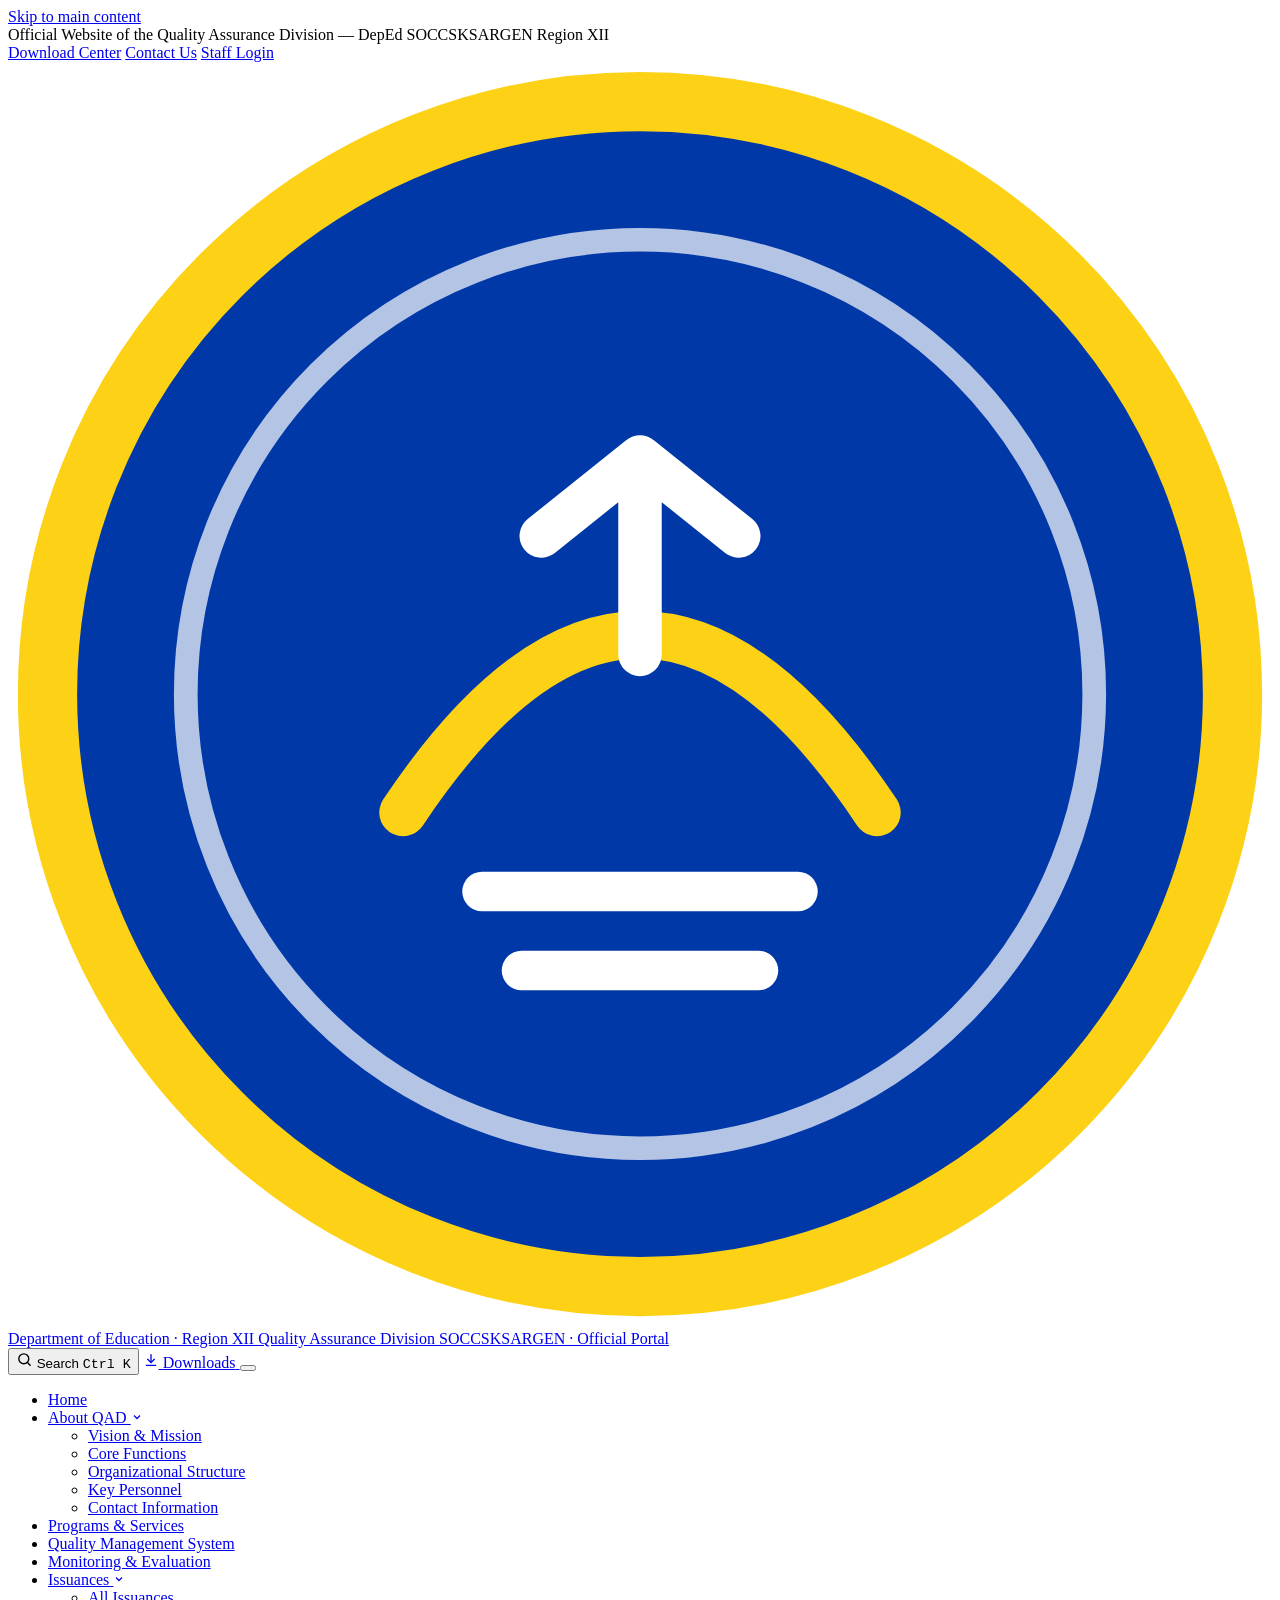
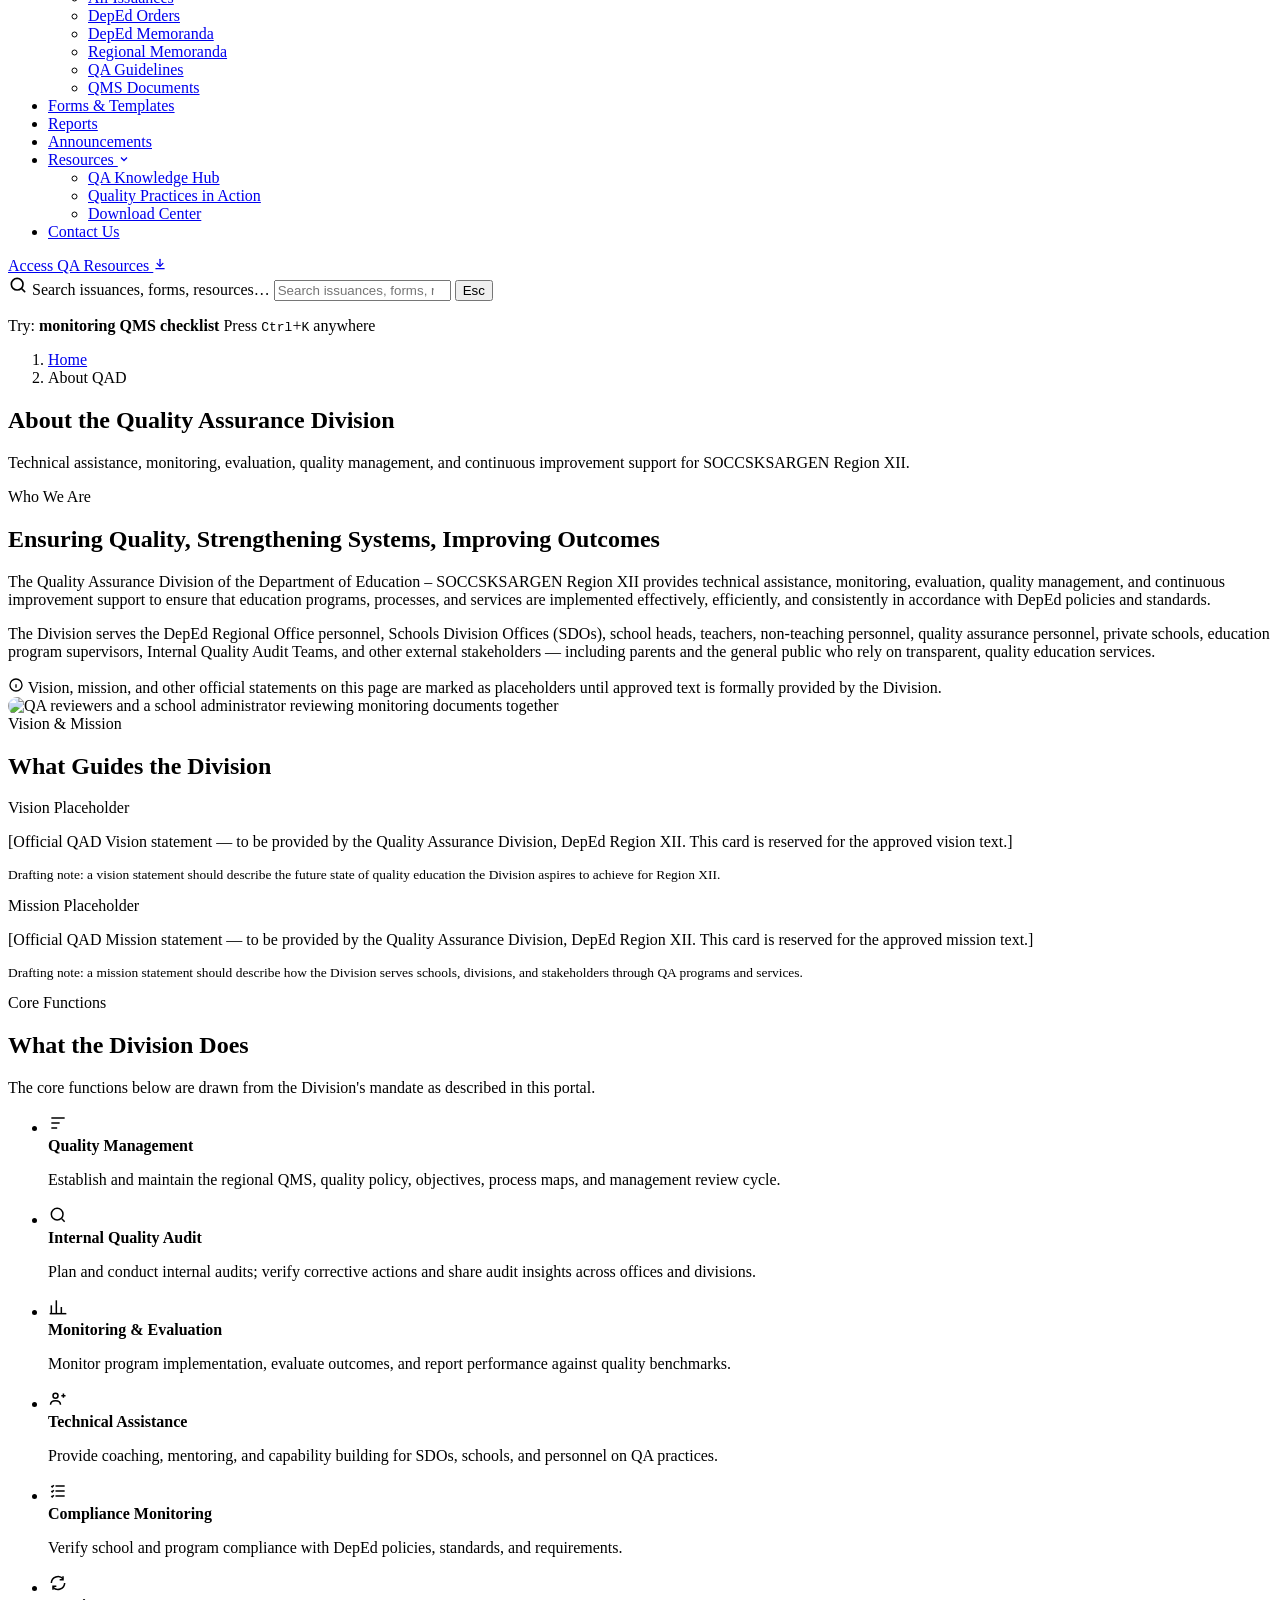
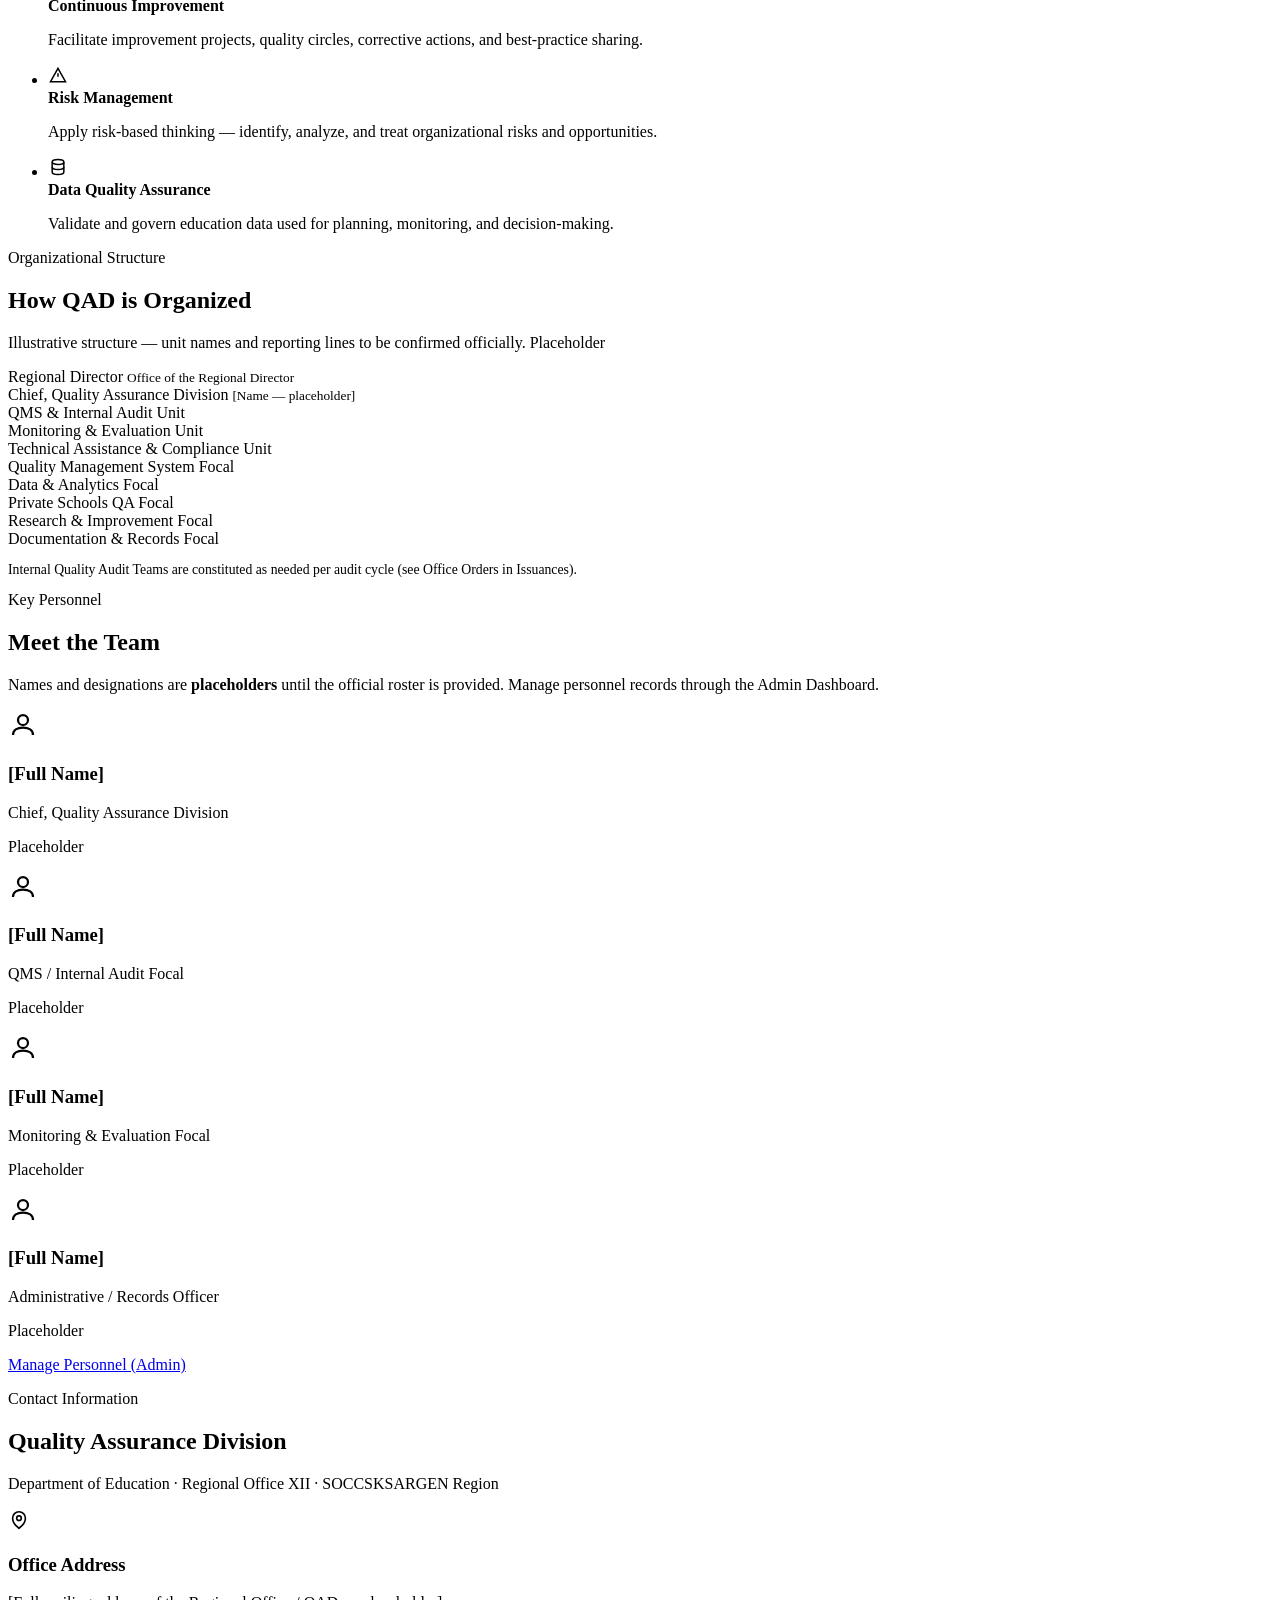
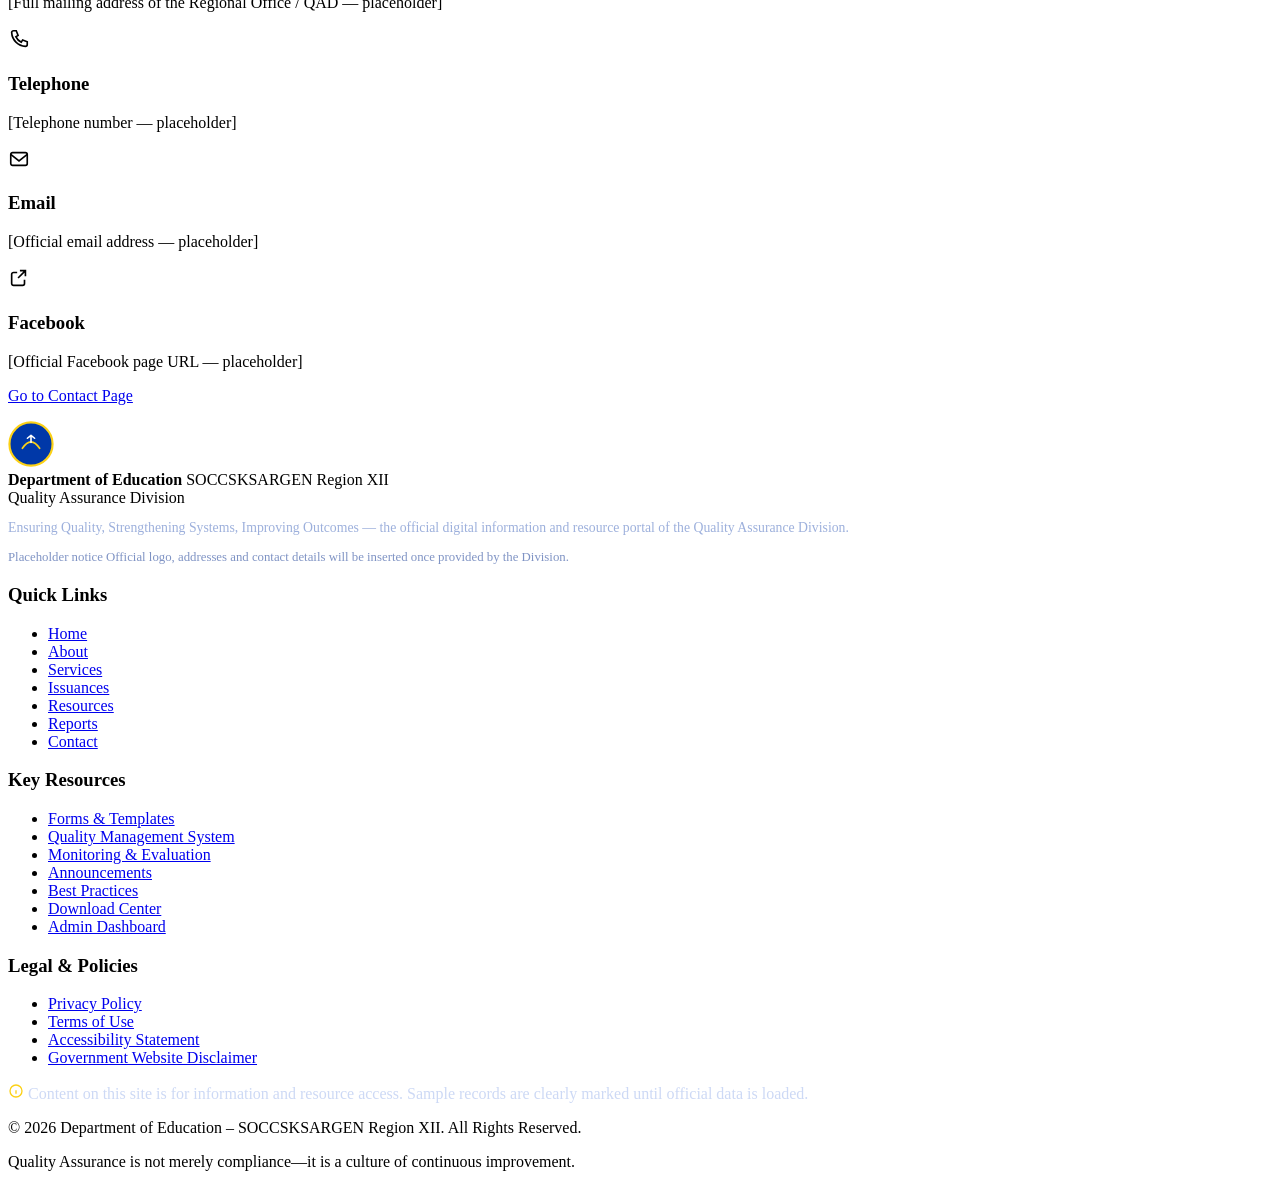
==== about.html @ a79f0c4d "Add files via upload" ====
<!DOCTYPE html>
<html lang="en-PH">
<head>
  <meta charset="UTF-8">
  <meta name="viewport" content="width=device-width, initial-scale=1.0">
  <title>About QAD | QAD DepEd Region XII</title>
  <meta name="description" content="Vision, mission, core functions, organizational structure and key personnel of the Quality Assurance Division — DepEd SOCCSKSARGEN Region XII.">
  <meta name="author" content="Quality Assurance Division, DepEd SOCCSKSARGEN Region XII">
  <meta name="theme-color" content="#0038a8">
  <meta property="og:title" content="About QAD | QAD DepEd Region XII">
  <meta property="og:description" content="Vision, mission, core functions, organizational structure and key personnel of the Quality Assurance Division — DepEd SOCCSKSARGEN Region XII.">
  <meta property="og:type" content="website">
  <meta property="og:locale" content="en_PH">
  <link rel="icon" href="assets/img/favicon.svg" type="image/svg+xml">
  <link rel="stylesheet" href="assets/css/styles.css">
  <script type="application/ld+json">
  {
    "@context": "https://schema.org",
    "@type": "GovernmentService",
    "name": "Quality Assurance Division",
    "provider": {
      "@type": "Organization",
      "name": "Department of Education — SOCCSKSARGEN Region XII",
      "areaServed": "SOCCSKSARGEN (Region XII), Philippines"
    },
    "description": "Technical assistance, monitoring, evaluation, quality management and continuous improvement support for Region XII."
  }
  </script>
</head>
<body class="page-about">
<a class="skip-link" href="#main-content">Skip to main content</a>
<div class="topbar">
  <div class="container">
    <span class="topbar__tag">Official Website of the Quality Assurance Division — DepEd SOCCSKSARGEN Region XII</span>
    <div class="topbar__links">
      <a href="resources.html#downloads">Download Center</a>
      <a href="contact.html">Contact Us</a>
      <a href="admin-dashboard.html">Staff Login</a>
    </div>
  </div>
</div>

<header class="site-header" role="banner">
  <div class="container header-main">
    <a class="brand" href="index.html" aria-label="QAD DepEd Region XII — Home">
      <!-- Placeholder seal: replace with the official DepEd Region XII / QAD logo -->
      <svg class="brand__seal" viewBox="0 0 64 64" role="img" aria-label="Placeholder official seal">
        <circle cx="32" cy="32" r="30" fill="#0038a8"/>
        <circle cx="32" cy="32" r="30" fill="none" stroke="#fcd116" stroke-width="3"/>
        <circle cx="32" cy="32" r="23" fill="none" stroke="#fff" stroke-width="1.2" opacity=".7"/>
        <path d="M20 38c4-6 8-9 12-9s8 3 12 9" fill="none" stroke="#fcd116" stroke-width="2.4" stroke-linecap="round"/>
        <path d="M32 20v10M27 24l5-4 5 4" fill="none" stroke="#fff" stroke-width="2.2" stroke-linecap="round" stroke-linejoin="round"/>
        <path d="M24 42h16M26 46h12" stroke="#fff" stroke-width="2" stroke-linecap="round"/>
      </svg>
      <span class="brand__text">
        <span class="brand__dep">Department of Education · Region XII</span>
        <span class="brand__title">Quality Assurance Division</span>
        <span class="brand__sub">SOCCSKSARGEN · Official Portal</span>
      </span>
    </a>

    <div class="header-actions">
      <button type="button" class="icon-btn" data-open-search aria-label="Open search">
        <svg width="17" height="17" viewBox="0 0 24 24" fill="none" stroke="currentColor" stroke-width="2" stroke-linecap="round" aria-hidden="true"><circle cx="11" cy="11" r="7"/><path d="M20 20l-3.5-3.5"/></svg>
        <span class="icon-btn__label">Search</span> <kbd>Ctrl K</kbd>
      </button>
      <a class="icon-btn" href="resources.html#downloads">
        <svg width="16" height="16" viewBox="0 0 24 24" fill="none" stroke="currentColor" stroke-width="2" stroke-linecap="round" aria-hidden="true"><path d="M12 4v11"/><path d="M7 11l5 5 5-5"/><path d="M5 20h14"/></svg>
        <span class="icon-btn__label">Downloads</span>
      </a>
      <button type="button" class="nav-toggle" aria-label="Toggle navigation menu" aria-expanded="false" aria-controls="main-nav">
        <span></span><span></span><span></span>
      </button>
    </div>
  </div>

  <nav class="main-nav" id="main-nav" aria-label="Primary">
    <div class="container">
      <ul class="nav-list">
        <li><a class="nav-link" data-page="index.html" href="index.html">Home</a></li>
        <li class="nav-item--drop">
          <a class="nav-link" data-page="about.html" href="about.html" aria-haspopup="true" aria-expanded="false">
            About QAD
            <svg class="caret" width="12" height="12" viewBox="0 0 24 24" fill="none" stroke="currentColor" stroke-width="2.5" aria-hidden="true"><path d="M6 9l6 6 6-6"/></svg>
          </a>
          <ul class="nav-dropdown">
            <li><a href="about.html#vision-mission">Vision & Mission</a></li>
            <li><a href="about.html#core-functions">Core Functions</a></li>
            <li><a href="about.html#structure">Organizational Structure</a></li>
            <li><a href="about.html#personnel">Key Personnel</a></li>
            <li><a href="about.html#contact-info">Contact Information</a></li>
          </ul>
        </li>
        <li><a class="nav-link" data-page="programs.html" href="programs.html">Programs &amp; Services</a></li>
        <li><a class="nav-link" data-page="qms.html" href="qms.html">Quality Management System</a></li>
        <li><a class="nav-link" data-page="monitoring.html" href="monitoring.html">Monitoring &amp; Evaluation</a></li>
        <li class="nav-item--drop">
          <a class="nav-link" data-page="issuances.html" href="issuances.html" aria-haspopup="true" aria-expanded="false">
            Issuances
            <svg class="caret" width="12" height="12" viewBox="0 0 24 24" fill="none" stroke="currentColor" stroke-width="2.5" aria-hidden="true"><path d="M6 9l6 6 6-6"/></svg>
          </a>
          <ul class="nav-dropdown">
            <li><a href="issuances.html">All Issuances</a></li>
            <li><a href="issuances.html?type=DepEd%20Orders">DepEd Orders</a></li>
            <li><a href="issuances.html?type=DepEd%20Memoranda">DepEd Memoranda</a></li>
            <li><a href="issuances.html?type=Regional%20Memoranda">Regional Memoranda</a></li>
            <li><a href="issuances.html?type=QA%20Guidelines">QA Guidelines</a></li>
            <li><a href="issuances.html?type=QMS%20Documents">QMS Documents</a></li>
          </ul>
        </li>
        <li><a class="nav-link" data-page="forms.html" href="forms.html">Forms &amp; Templates</a></li>
        <li><a class="nav-link" data-page="reports.html" href="reports.html">Reports</a></li>
        <li><a class="nav-link" data-page="announcements.html" href="announcements.html">Announcements</a></li>
        <li class="nav-item--drop">
          <a class="nav-link" data-page="resources.html" href="resources.html" aria-haspopup="true" aria-expanded="false">
            Resources
            <svg class="caret" width="12" height="12" viewBox="0 0 24 24" fill="none" stroke="currentColor" stroke-width="2.5" aria-hidden="true"><path d="M6 9l6 6 6-6"/></svg>
          </a>
          <ul class="nav-dropdown">
            <li><a href="resources.html">QA Knowledge Hub</a></li>
            <li><a href="resources.html#best-practices">Quality Practices in Action</a></li>
            <li><a href="resources.html#downloads">Download Center</a></li>
          </ul>
        </li>
        <li><a class="nav-link" data-page="contact.html" href="contact.html">Contact Us</a></li>
        <li style="display:none" data-wide-only><a class="nav-link" href="admin-dashboard.html">Admin</a></li>
      </ul>
      <a class="btn btn--gold nav-cta" href="resources.html#downloads">
        Access QA Resources
        <svg width="14" height="14" viewBox="0 0 24 24" fill="none" stroke="currentColor" stroke-width="2.2" stroke-linecap="round" aria-hidden="true"><path d="M12 4v11"/><path d="M7 11l5 5 5-5"/><path d="M5 20h14"/></svg>
      </a>
    </div>
  </nav>
</header>


<div class="search-modal" id="search-modal" role="dialog" aria-modal="true" aria-label="Search the QAD website" aria-hidden="true">
  <div class="search-panel">
    <div class="search-panel__bar">
      <svg width="20" height="20" viewBox="0 0 24 24" fill="none" stroke="currentColor" stroke-width="2" stroke-linecap="round" aria-hidden="true"><circle cx="11" cy="11" r="7"/><path d="M20 20l-3.5-3.5"/></svg>
      <label class="visually-hidden" for="global-search-input">Search issuances, forms, resources…</label>
      <input id="global-search-input" type="search" placeholder="Search issuances, forms, resources, announcements…" autocomplete="off">
      <button type="button" class="search-panel__close" id="search-close">Esc</button>
    </div>
    <ul class="search-results" id="global-search-results" role="listbox" aria-label="Search results"></ul>
    <div class="search-hint">
      <span>Try: <strong>monitoring</strong></span>
      <span><strong>QMS</strong></span>
      <span><strong>checklist</strong></span>
      <span>Press <kbd>Ctrl</kbd>+<kbd>K</kbd> anywhere</span>
    </div>
  </div>
</div>

<main id="main-content">

  <section class="page-hero">
    <div class="container">
      <ol class="breadcrumb" aria-label="Breadcrumb"><li><a href="index.html">Home</a></li><li>About QAD</li></ol>
      <h1>About the Quality Assurance Division</h1>
      <p>Technical assistance, monitoring, evaluation, quality management, and continuous improvement support for SOCCSKSARGEN Region XII.</p>
    </div>
  </section>

  <!-- Overview -->
  <section class="section" aria-labelledby="ov-title">
    <div class="container">
      <div class="grid grid-2" style="gap:2rem;align-items:start;">
        <div>
          <span class="eyebrow">Who We Are</span>
          <h2 id="ov-title">Ensuring Quality, Strengthening Systems, Improving Outcomes</h2>
          <p>The Quality Assurance Division of the Department of Education – SOCCSKSARGEN Region XII provides technical assistance, monitoring, evaluation, quality management, and continuous improvement support to ensure that education programs, processes, and services are implemented effectively, efficiently, and consistently in accordance with DepEd policies and standards.</p>
          <p>The Division serves the DepEd Regional Office personnel, Schools Division Offices (SDOs), school heads, teachers, non-teaching personnel, quality assurance personnel, private schools, education program supervisors, Internal Quality Audit Teams, and other external stakeholders — including parents and the general public who rely on transparent, quality education services.</p>
          <div class="callout">
            <svg width="16" height="16" viewBox="0 0 24 24" fill="none" stroke="currentColor" stroke-width="2" aria-hidden="true"><circle cx="12" cy="12" r="9"/><path d="M12 11v5M12 8h.01"/></svg>
            <span>Vision, mission, and other official statements on this page are marked as placeholders until approved text is formally provided by the Division.</span>
          </div>
        </div>
        <div>
          <img src="assets/img/about-team.jpg" alt="QA reviewers and a school administrator reviewing monitoring documents together" width="900" height="600" style="border-radius:16px;box-shadow:var(--shadow-md);" loading="lazy">
        </div>
      </div>
    </div>
  </section>

  <!-- Vision & Mission -->
  <section class="section section--tint" id="vision-mission" aria-labelledby="vm-title">
    <div class="container">
      <div class="section-head section-head--center">
        <span class="eyebrow">Vision &amp; Mission</span>
        <h2 id="vm-title">What Guides the Division</h2>
      </div>
      <div class="grid grid-2">
        <div class="card" style="border-top:5px solid var(--blue-700);">
          <div class="card__meta"><span class="eyebrow">Vision</span> <span class="chip chip--placeholder">Placeholder</span></div>
          <p>[Official QAD Vision statement — to be provided by the Quality Assurance Division, DepEd Region XII. This card is reserved for the approved vision text.]</p>
          <p class="mb-0 text-muted" style="font-size:.84rem;">Drafting note: a vision statement should describe the future state of quality education the Division aspires to achieve for Region XII.</p>
        </div>
        <div class="card" style="border-top:5px solid var(--gold-500);">
          <div class="card__meta"><span class="eyebrow">Mission</span> <span class="chip chip--placeholder">Placeholder</span></div>
          <p>[Official QAD Mission statement — to be provided by the Quality Assurance Division, DepEd Region XII. This card is reserved for the approved mission text.]</p>
          <p class="mb-0 text-muted" style="font-size:.84rem;">Drafting note: a mission statement should describe how the Division serves schools, divisions, and stakeholders through QA programs and services.</p>
        </div>
      </div>
    </div>
  </section>

  <!-- Core Functions -->
  <section class="section" id="core-functions" aria-labelledby="cf-title">
    <div class="container">
      <div class="section-head">
        <span class="eyebrow">Core Functions</span>
        <h2 id="cf-title">What the Division Does</h2>
        <p>The core functions below are drawn from the Division's mandate as described in this portal.</p>
      </div>
      <div class="grid grid-2" style="gap:1.5rem;">
        <ul class="function-list">
          <li>
            <span class="fn-icon"><svg width="20" height="20" viewBox="0 0 24 24" fill="none" stroke="currentColor" stroke-width="1.8"><path d="M4 6h16M4 12h10M4 18h7"/></svg></span>
            <div><strong>Quality Management</strong><p>Establish and maintain the regional QMS, quality policy, objectives, process maps, and management review cycle.</p></div>
          </li>
          <li>
            <span class="fn-icon"><svg width="20" height="20" viewBox="0 0 24 24" fill="none" stroke="currentColor" stroke-width="1.8"><circle cx="11" cy="11" r="7"/><path d="M20 20l-3.5-3.5"/></svg></span>
            <div><strong>Internal Quality Audit</strong><p>Plan and conduct internal audits; verify corrective actions and share audit insights across offices and divisions.</p></div>
          </li>
          <li>
            <span class="fn-icon"><svg width="20" height="20" viewBox="0 0 24 24" fill="none" stroke="currentColor" stroke-width="1.8"><path d="M4 20V10"/><path d="M10 20V4"/><path d="M16 20v-8"/><path d="M22 20H2"/></svg></span>
            <div><strong>Monitoring &amp; Evaluation</strong><p>Monitor program implementation, evaluate outcomes, and report performance against quality benchmarks.</p></div>
          </li>
          <li>
            <span class="fn-icon"><svg width="20" height="20" viewBox="0 0 24 24" fill="none" stroke="currentColor" stroke-width="1.8"><circle cx="9" cy="8" r="3"/><path d="M3 19c0-3 2.5-5 6-5s6 2 6 5"/><path d="M16 8h5M18.5 5.5v5"/></svg></span>
            <div><strong>Technical Assistance</strong><p>Provide coaching, mentoring, and capability building for SDOs, schools, and personnel on QA practices.</p></div>
          </li>
        </ul>
        <ul class="function-list">
          <li>
            <span class="fn-icon"><svg width="20" height="20" viewBox="0 0 24 24" fill="none" stroke="currentColor" stroke-width="1.8"><path d="M9 6h11M9 12h11M9 18h11"/><path d="M4 6l1 1 2-2M4 12l1 1 2-2M4 18l1 1 2-2"/></svg></span>
            <div><strong>Compliance Monitoring</strong><p>Verify school and program compliance with DepEd policies, standards, and requirements.</p></div>
          </li>
          <li>
            <span class="fn-icon"><svg width="20" height="20" viewBox="0 0 24 24" fill="none" stroke="currentColor" stroke-width="1.8"><path d="M4 12a8 8 0 0 1 14-5M20 12a8 8 0 0 1-14 5"/><path d="M18 4v4h-4M6 20v-4h4"/></svg></span>
            <div><strong>Continuous Improvement</strong><p>Facilitate improvement projects, quality circles, corrective actions, and best-practice sharing.</p></div>
          </li>
          <li>
            <span class="fn-icon"><svg width="20" height="20" viewBox="0 0 24 24" fill="none" stroke="currentColor" stroke-width="1.8"><path d="M12 4l9 16H3z"/><path d="M12 10v4M12 17h.01"/></svg></span>
            <div><strong>Risk Management</strong><p>Apply risk-based thinking — identify, analyze, and treat organizational risks and opportunities.</p></div>
          </li>
          <li>
            <span class="fn-icon"><svg width="20" height="20" viewBox="0 0 24 24" fill="none" stroke="currentColor" stroke-width="1.8"><ellipse cx="12" cy="6" rx="7" ry="3"/><path d="M5 6v6c0 1.7 3.1 3 7 3s7-1.3 7-3V6"/><path d="M5 12v6c0 1.7 3.1 3 7 3s7-1.3 7-3v-6"/></svg></span>
            <div><strong>Data Quality Assurance</strong><p>Validate and govern education data used for planning, monitoring, and decision-making.</p></div>
          </li>
        </ul>
      </div>
    </div>
  </section>

  <!-- Organizational Structure -->
  <section class="section section--tint" id="structure" aria-labelledby="org-title">
    <div class="container">
      <div class="section-head section-head--center">
        <span class="eyebrow">Organizational Structure</span>
        <h2 id="org-title">How QAD is Organized</h2>
        <p>Illustrative structure — unit names and reporting lines to be confirmed officially. <span class="chip chip--placeholder">Placeholder</span></p>
      </div>

      <div class="org-chart">
        <div class="org-node org-node--gold">Regional Director <small>Office of the Regional Director</small></div>
        <div class="org-connector"></div>
        <div class="org-node">Chief, Quality Assurance Division <small>[Name — placeholder]</small></div>
        <div class="org-connector"></div>
        <div class="org-row">
          <div class="org-node">QMS &amp; Internal Audit Unit</div>
          <div class="org-node">Monitoring &amp; Evaluation Unit</div>
          <div class="org-node">Technical Assistance &amp; Compliance Unit</div>
        </div>
        <div class="org-connector"></div>
        <div class="org-row">
          <div class="org-node">Quality Management System Focal</div>
          <div class="org-node">Data &amp; Analytics Focal</div>
          <div class="org-node">Private Schools QA Focal</div>
          <div class="org-node">Research &amp; Improvement Focal</div>
          <div class="org-node">Documentation &amp; Records Focal</div>
        </div>
      </div>
      <p class="text-center text-muted" style="font-size:.86rem;">Internal Quality Audit Teams are constituted as needed per audit cycle (see Office Orders in Issuances).</p>
    </div>
  </section>

  <!-- Key Personnel -->
  <section class="section" id="personnel" aria-labelledby="pers-title">
    <div class="container">
      <div class="section-head section-head--center">
        <span class="eyebrow">Key Personnel</span>
        <h2 id="pers-title">Meet the Team</h2>
        <p>Names and designations are <strong>placeholders</strong> until the official roster is provided. Manage personnel records through the Admin Dashboard.</p>
      </div>
      <div class="grid grid-4">
        <div class="person-card">
          <div class="person-card__avatar" aria-hidden="true"><svg width="30" height="30" viewBox="0 0 24 24" fill="none" stroke="currentColor" stroke-width="1.8"><circle cx="12" cy="8" r="4"/><path d="M4 20c0-4 3.5-6 8-6s8 2 8 6"/></svg></div>
          <h3>[Full Name]</h3>
          <span class="role">Chief, Quality Assurance Division</span>
          <p class="placeholder-note"><span class="chip chip--placeholder">Placeholder</span></p>
        </div>
        <div class="person-card">
          <div class="person-card__avatar" aria-hidden="true"><svg width="30" height="30" viewBox="0 0 24 24" fill="none" stroke="currentColor" stroke-width="1.8"><circle cx="12" cy="8" r="4"/><path d="M4 20c0-4 3.5-6 8-6s8 2 8 6"/></svg></div>
          <h3>[Full Name]</h3>
          <span class="role">QMS / Internal Audit Focal</span>
          <p class="placeholder-note"><span class="chip chip--placeholder">Placeholder</span></p>
        </div>
        <div class="person-card">
          <div class="person-card__avatar" aria-hidden="true"><svg width="30" height="30" viewBox="0 0 24 24" fill="none" stroke="currentColor" stroke-width="1.8"><circle cx="12" cy="8" r="4"/><path d="M4 20c0-4 3.5-6 8-6s8 2 8 6"/></svg></div>
          <h3>[Full Name]</h3>
          <span class="role">Monitoring &amp; Evaluation Focal</span>
          <p class="placeholder-note"><span class="chip chip--placeholder">Placeholder</span></p>
        </div>
        <div class="person-card">
          <div class="person-card__avatar" aria-hidden="true"><svg width="30" height="30" viewBox="0 0 24 24" fill="none" stroke="currentColor" stroke-width="1.8"><circle cx="12" cy="8" r="4"/><path d="M4 20c0-4 3.5-6 8-6s8 2 8 6"/></svg></div>
          <h3>[Full Name]</h3>
          <span class="role">Administrative / Records Officer</span>
          <p class="placeholder-note"><span class="chip chip--placeholder">Placeholder</span></p>
        </div>
      </div>
      <p class="text-center mt-2"><a class="btn btn--outline" href="admin-dashboard.html">Manage Personnel (Admin)</a></p>
    </div>
  </section>

  <!-- Contact Information -->
  <section class="section section--tint" id="contact-info" aria-labelledby="ci-title">
    <div class="container">
      <div class="section-head">
        <span class="eyebrow">Contact Information</span>
        <h2 id="ci-title">Quality Assurance Division</h2>
        <p>Department of Education · Regional Office XII · SOCCSKSARGEN Region</p>
      </div>
      <div class="grid grid-4">
        <div class="card"><div class="card__icon"><svg width="22" height="22" viewBox="0 0 24 24" fill="none" stroke="currentColor" stroke-width="1.8"><path d="M12 21s-7-5.2-7-11a7 7 0 0 1 14 0c0 5.8-7 11-7 11z"/><circle cx="12" cy="10" r="2.5"/></svg></div><h3>Office Address</h3><p>[Full mailing address of the Regional Office / QAD — placeholder]</p></div>
        <div class="card"><div class="card__icon"><svg width="22" height="22" viewBox="0 0 24 24" fill="none" stroke="currentColor" stroke-width="1.8"><path d="M6 3h3l2 5-2.5 1.5a12 12 0 0 0 6 6L16 13l5 2v3a2 2 0 0 1-2 2A16 16 0 0 1 4 5a2 2 0 0 1 2-2z"/></svg></div><h3>Telephone</h3><p>[Telephone number — placeholder]</p></div>
        <div class="card"><div class="card__icon"><svg width="22" height="22" viewBox="0 0 24 24" fill="none" stroke="currentColor" stroke-width="1.8"><rect x="3" y="5" width="18" height="14" rx="2"/><path d="M3 7l9 7 9-7"/></svg></div><h3>Email</h3><p>[Official email address — placeholder]</p></div>
        <div class="card"><div class="card__icon card__icon--gold"><svg width="22" height="22" viewBox="0 0 24 24" fill="none" stroke="currentColor" stroke-width="1.8"><path d="M13 4h6v6M19 4l-8 8"/><path d="M18 14v4a2 2 0 0 1-2 2H6a2 2 0 0 1-2-2V8a2 2 0 0 1 2-2h4"/></svg></div><h3>Facebook</h3><p>[Official Facebook page URL — placeholder]</p></div>
      </div>
      <p class="mt-2"><a class="btn btn--primary" href="contact.html">Go to Contact Page</a></p>
    </div>
  </section>

</main>

<footer class="site-footer" role="contentinfo">
  <div class="container">
    <div class="footer-grid">
      <div>
        <div class="footer-brand">
          <svg width="46" height="46" viewBox="0 0 64 64" aria-hidden="true">
            <circle cx="32" cy="32" r="30" fill="#0038a8" stroke="#fcd116" stroke-width="3"/>
            <path d="M20 38c4-6 8-9 12-9s8 3 12 9" fill="none" stroke="#fcd116" stroke-width="2.4" stroke-linecap="round"/>
            <path d="M32 20v10M27 24l5-4 5 4" fill="none" stroke="#fff" stroke-width="2.2" stroke-linecap="round" stroke-linejoin="round"/>
          </svg>
          <div>
            <strong>Department of Education</strong>
            <span>SOCCSKSARGEN Region XII<br>Quality Assurance Division</span>
          </div>
        </div>
        <p style="font-size:.86rem;color:#9db0dc;">
          Ensuring Quality, Strengthening Systems, Improving Outcomes — the official digital information and resource portal of the Quality Assurance Division.
        </p>
        <p style="font-size:.8rem;color:#7f93c4;">
          <span class="chip chip--placeholder">Placeholder notice</span>
          Official logo, addresses and contact details will be inserted once provided by the Division.
        </p>
      </div>

      <div>
        <h3>Quick Links</h3>
        <ul class="footer-links">
          <li><a href="index.html">Home</a></li>
          <li><a href="about.html">About</a></li>
          <li><a href="programs.html">Services</a></li>
          <li><a href="issuances.html">Issuances</a></li>
          <li><a href="resources.html">Resources</a></li>
          <li><a href="reports.html">Reports</a></li>
          <li><a href="contact.html">Contact</a></li>
        </ul>
      </div>

      <div>
        <h3>Key Resources</h3>
        <ul class="footer-links">
          <li><a href="forms.html">Forms &amp; Templates</a></li>
          <li><a href="qms.html">Quality Management System</a></li>
          <li><a href="monitoring.html">Monitoring &amp; Evaluation</a></li>
          <li><a href="announcements.html">Announcements</a></li>
          <li><a href="resources.html#best-practices">Best Practices</a></li>
          <li><a href="resources.html#downloads">Download Center</a></li>
          <li><a href="admin-dashboard.html">Admin Dashboard</a></li>
        </ul>
      </div>

      <div>
        <h3>Legal &amp; Policies</h3>
        <ul class="footer-legal">
          <li><a href="#" data-demo-link>Privacy Policy</a></li>
          <li><a href="#" data-demo-link>Terms of Use</a></li>
          <li><a href="#" data-demo-link>Accessibility Statement</a></li>
          <li><a href="#" data-demo-link>Government Website Disclaimer</a></li>
        </ul>
        <div class="callout callout--info" style="margin-top:1rem;background:rgba(255,255,255,.06);border-color:rgba(255,255,255,.2);border-left-color:#fcd116;color:#cdd9f5;">
          <svg width="16" height="16" viewBox="0 0 24 24" fill="none" stroke="#fcd116" stroke-width="2" aria-hidden="true"><circle cx="12" cy="12" r="9"/><path d="M12 11v5M12 8h.01"/></svg>
          <span>Content on this site is for information and resource access. Sample records are clearly marked until official data is loaded.</span>
        </div>
      </div>
    </div>

    <div class="footer-bottom">
      <p>© <span data-year>2026</span> Department of Education – SOCCSKSARGEN Region XII. All Rights Reserved.</p>
      <p>Quality Assurance is not merely compliance—it is a culture of continuous improvement.</p>
    </div>
  </div>
</footer>

<script src="assets/js/data.js" defer></script>
<script src="assets/js/main.js" defer></script>
</body>
</html>
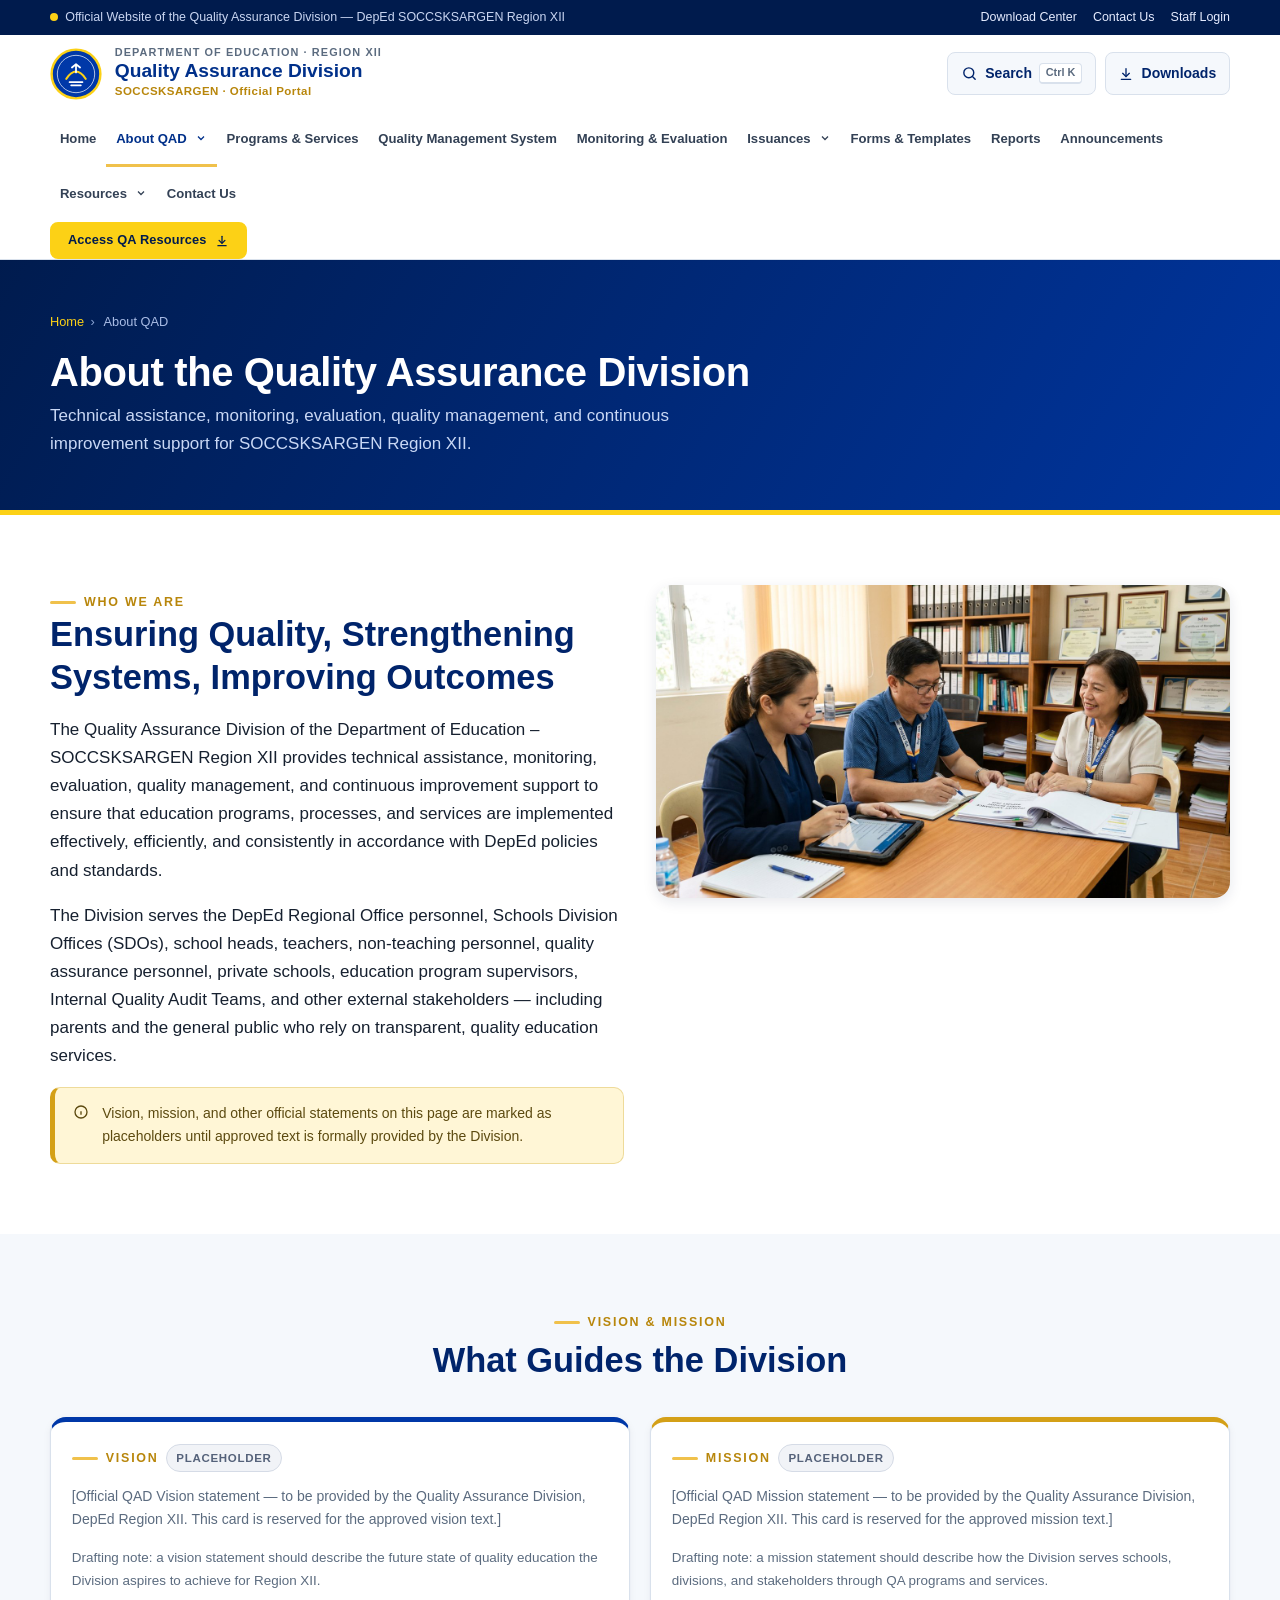
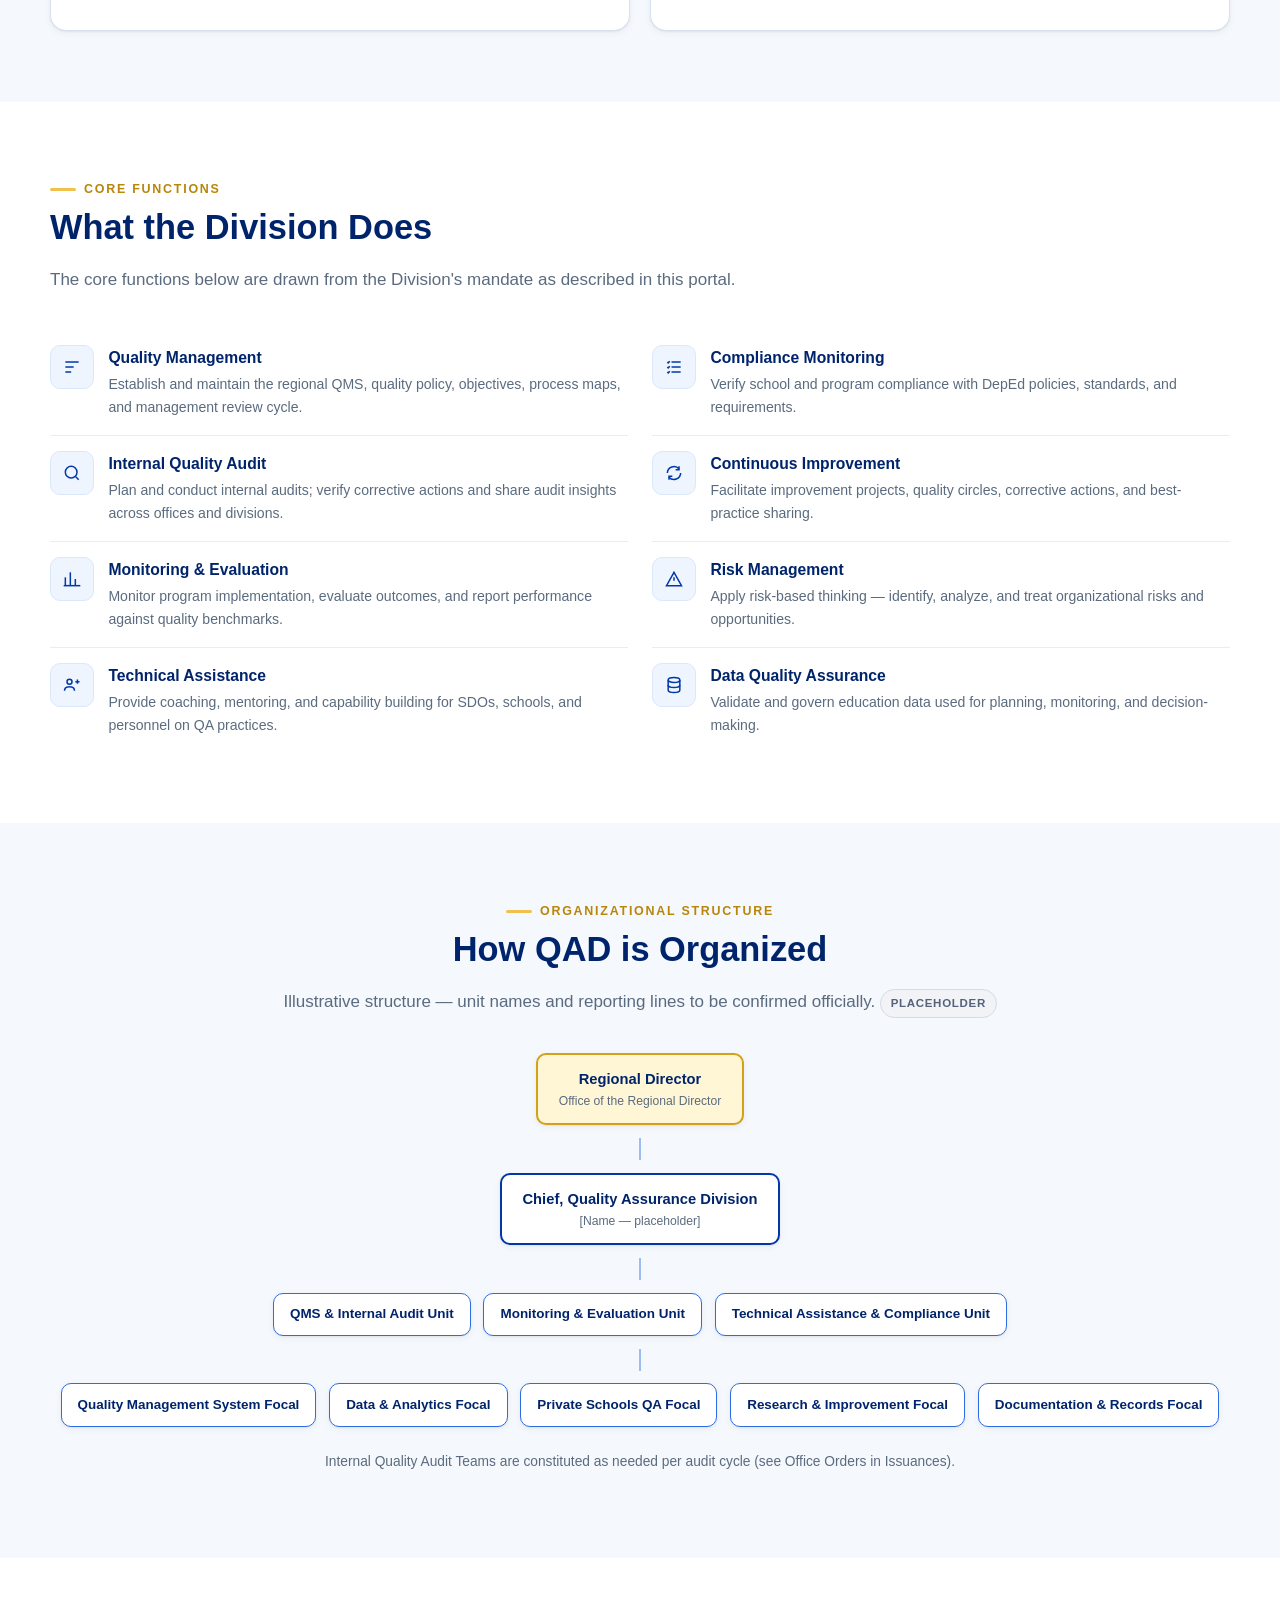
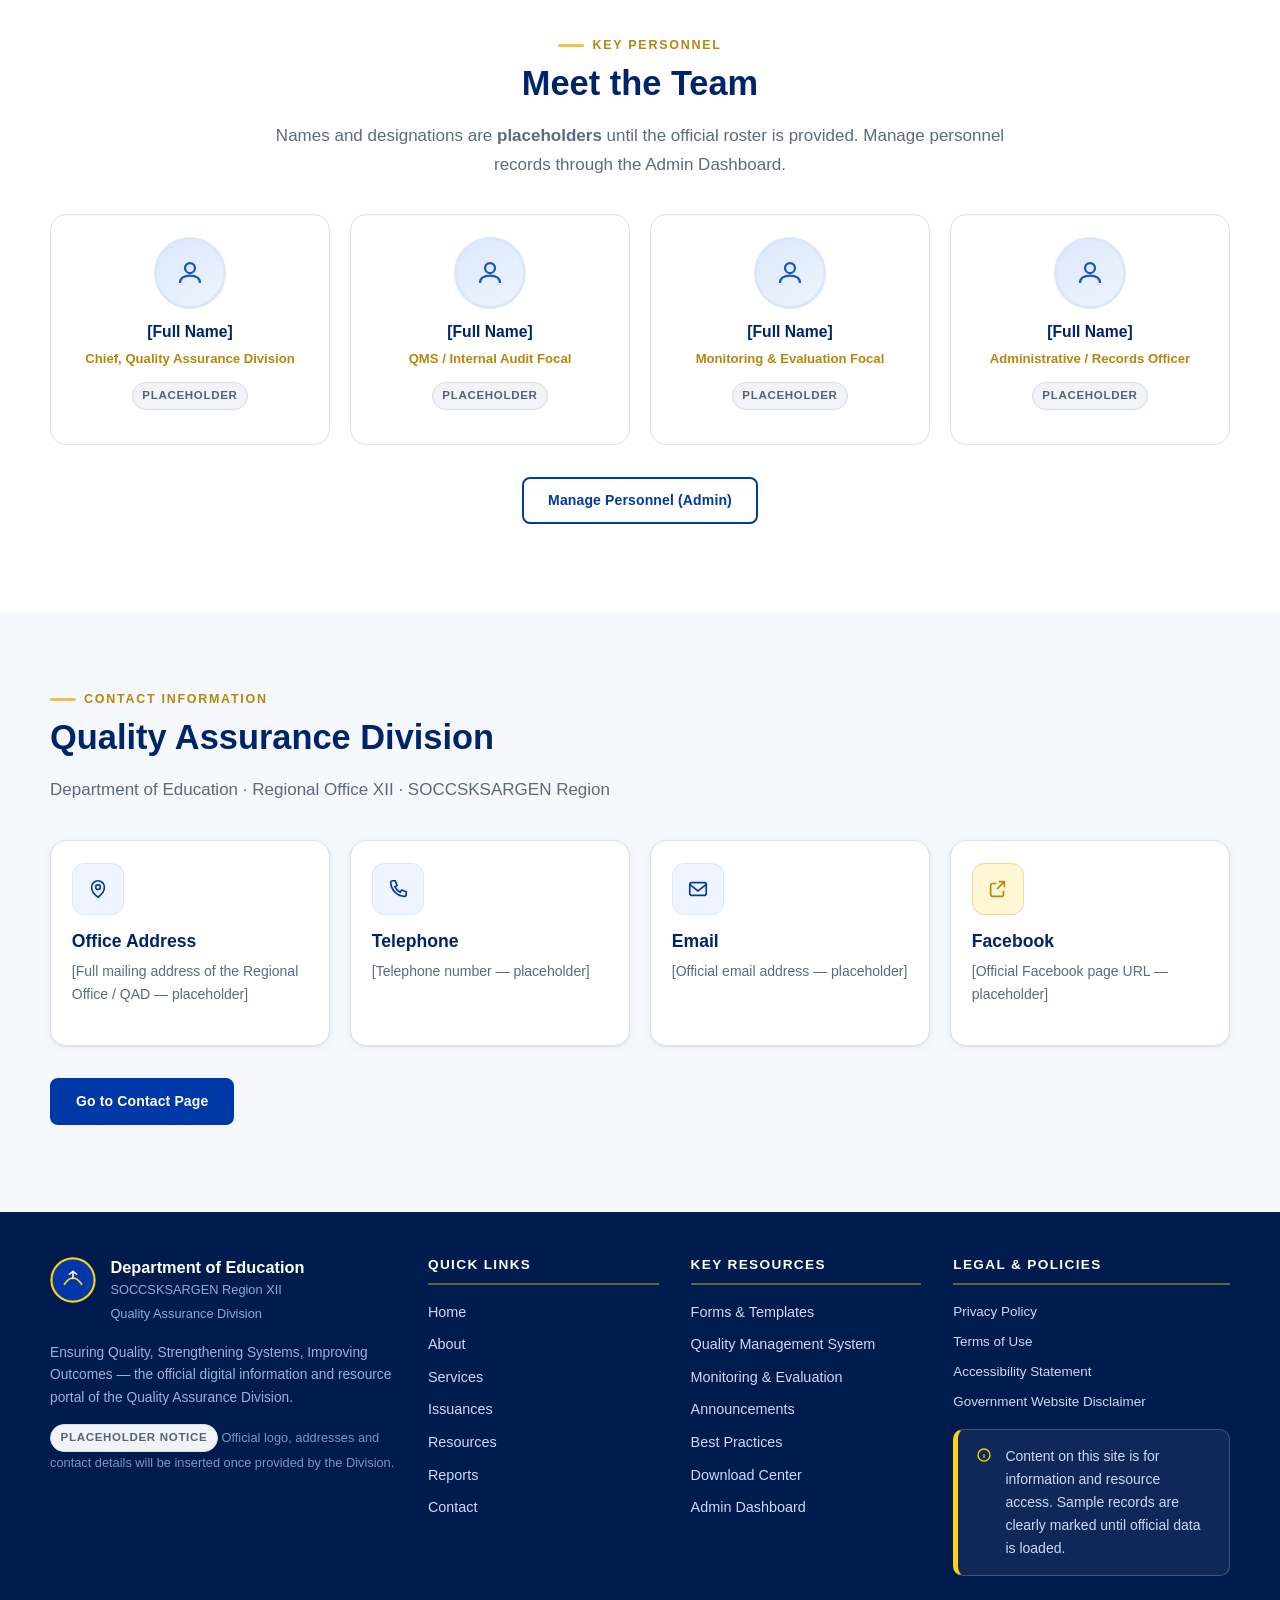
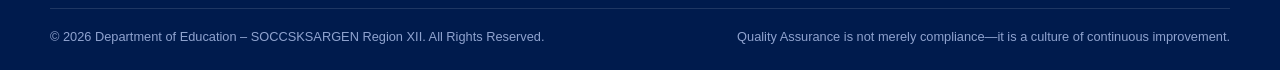
==== commit 13891889: "Add files via upload" ====
--- a/about.html
+++ b/about.html
@@ -11,8 +11,8 @@
   <meta property="og:description" content="Vision, mission, core functions, organizational structure and key personnel of the Quality Assurance Division — DepEd SOCCSKSARGEN Region XII.">
   <meta property="og:type" content="website">
   <meta property="og:locale" content="en_PH">
-  <link rel="icon" href="assets/img/favicon.svg" type="image/svg+xml">
-  <link rel="stylesheet" href="assets/css/styles.css">
+  <link rel="icon" href="favicon.svg" type="image/svg+xml">
+  <link rel="stylesheet" href="styles.css">
   <script type="application/ld+json">
   {
     "@context": "https://schema.org",
@@ -177,7 +177,7 @@
           </div>
         </div>
         <div>
-          <img src="assets/img/about-team.jpg" alt="QA reviewers and a school administrator reviewing monitoring documents together" width="900" height="600" style="border-radius:16px;box-shadow:var(--shadow-md);" loading="lazy">
+          <img src="about-team.jpg" alt="QA reviewers and a school administrator reviewing monitoring documents together" width="900" height="600" style="border-radius:16px;box-shadow:var(--shadow-md);" loading="lazy">
         </div>
       </div>
     </div>
@@ -416,8 +416,8 @@
   </div>
 </footer>
 
-<script src="assets/js/data.js" defer></script>
-<script src="assets/js/main.js" defer></script>
+<script src="data.js" defer></script>
+<script src="main.js" defer></script>
 </body>
 </html>
 
--- a/styles.css
+++ b/styles.css
@@ -0,0 +1,1725 @@
+/* ============================================================
+   QUALITY ASSURANCE DIVISION — DepEd SOCCSKSARGEN Region XII
+   Official Website Stylesheet
+   Mobile-first · WCAG-conscious · No external dependencies
+   ============================================================ */
+
+/* ---------- 1. Design Tokens ---------- */
+:root {
+  /* Brand palette (DepEd-inspired) */
+  --blue-950: #001b4d;
+  --blue-900: #00246b;
+  --blue-800: #00308a;
+  --blue-700: #0038a8;   /* primary DepEd blue */
+  --blue-600: #1552c4;
+  --blue-500: #2e6de0;
+  --blue-100: #dbe7fb;
+  --blue-50:  #eff5ff;
+
+  --gold-600: #b8860b;
+  --gold-500: #d4a017;
+  --gold-400: #f0c14b;
+  --gold-300: #fcd116;   /* flag gold */
+  --gold-100: #fff6d6;
+
+  --red-600: #b32424;
+  --green-700: #1b7a43;
+  --green-100: #e2f5ea;
+
+  --ink-900: #16202f;
+  --ink-700: #334155;
+  --ink-500: #5b6b7f;
+  --ink-400: #7a8798;
+  --line:     #d9e1ec;
+  --line-soft:#e8edf5;
+  --surface:  #ffffff;
+  --surface-2:#f5f8fc;
+  --surface-3:#eef3fa;
+
+  --focus: #ffbf47;
+
+  /* Typography */
+  --font-sans: "Segoe UI", "Helvetica Neue", Arial, "Noto Sans", "Liberation Sans", sans-serif;
+  --font-serif: Georgia, "Times New Roman", serif;
+
+  --fs-xs: .78rem;
+  --fs-sm: .875rem;
+  --fs-base: 1rem;
+  --fs-md: 1.0625rem;
+  --fs-lg: 1.25rem;
+  --fs-xl: clamp(1.35rem, 1.1rem + 1vw, 1.65rem);
+  --fs-2xl: clamp(1.6rem, 1.2rem + 1.6vw, 2.15rem);
+  --fs-3xl: clamp(1.9rem, 1.3rem + 2.4vw, 2.75rem);
+  --fs-hero: clamp(2rem, 1.2rem + 3.6vw, 3.35rem);
+
+  /* Layout */
+  --container: 1180px;
+  --radius: 10px;
+  --radius-lg: 16px;
+  --shadow-sm: 0 1px 2px rgba(16, 32, 64, .06), 0 2px 8px rgba(16, 32, 64, .05);
+  --shadow-md: 0 4px 14px rgba(16, 32, 64, .10);
+  --shadow-lg: 0 14px 40px rgba(0, 36, 107, .14);
+  --header-h: 118px;
+  --transition: .2s ease;
+}
+
+/* ---------- 2. Reset & Base ---------- */
+*, *::before, *::after { box-sizing: border-box; }
+
+html { scroll-behavior: smooth; -webkit-text-size-adjust: 100%; }
+
+body {
+  margin: 0;
+  font-family: var(--font-sans);
+  font-size: var(--fs-md);
+  line-height: 1.65;
+  color: var(--ink-900);
+  background: var(--surface);
+}
+
+img, svg { max-width: 100%; height: auto; display: block; }
+a { color: var(--blue-700); text-decoration-thickness: 1px; text-underline-offset: 2px; }
+a:hover { color: var(--blue-600); }
+
+h1, h2, h3, h4 { line-height: 1.25; margin: 0 0 .5em; font-weight: 700; color: var(--blue-900); }
+h1 { font-size: var(--fs-3xl); letter-spacing: -.01em; }
+h2 { font-size: var(--fs-2xl); }
+h3 { font-size: var(--fs-xl); }
+h4 { font-size: var(--fs-lg); }
+p { margin: 0 0 1em; }
+
+ul, ol { padding-left: 1.3em; }
+
+button { font: inherit; cursor: pointer; }
+input, select, textarea { font: inherit; color: inherit; }
+
+:focus-visible {
+  outline: 3px solid var(--focus);
+  outline-offset: 2px;
+  border-radius: 4px;
+}
+
+::selection { background: var(--blue-100); }
+
+/* Accessibility helpers */
+.visually-hidden {
+  position: absolute !important;
+  width: 1px; height: 1px;
+  padding: 0; margin: -1px;
+  overflow: hidden; clip: rect(0 0 0 0);
+  white-space: nowrap; border: 0;
+}
+
+.skip-link {
+  position: absolute;
+  left: 8px; top: -60px;
+  z-index: 2000;
+  background: var(--blue-900);
+  color: #fff;
+  padding: .7rem 1.2rem;
+  border-radius: 0 0 8px 8px;
+  font-weight: 600;
+  transition: top var(--transition);
+}
+.skip-link:focus { top: 0; color: #fff; }
+
+/* ---------- 3. Layout Utilities ---------- */
+.container {
+  width: min(100% - 2rem, var(--container));
+  margin-inline: auto;
+}
+.section { padding: clamp(2.6rem, 2rem + 3vw, 4.5rem) 0; }
+.section--tint { background: var(--surface-2); }
+.section--navy {
+  background: linear-gradient(160deg, var(--blue-950) 0%, var(--blue-800) 70%, var(--blue-700) 100%);
+  color: #e8eefb;
+}
+.section--navy h2, .section--navy h3 { color: #fff; }
+
+.section-head { max-width: 780px; margin-bottom: 2.2rem; }
+.section-head--center { margin-inline: auto; text-align: center; }
+.section-head .eyebrow { margin-bottom: .4rem; }
+.section-head p { color: var(--ink-500); font-size: var(--fs-md); margin-bottom: 0; }
+.section--navy .section-head p { color: #c3d2f0; }
+
+.eyebrow {
+  display: inline-flex;
+  align-items: center;
+  gap: .5rem;
+  font-size: var(--fs-xs);
+  font-weight: 700;
+  letter-spacing: .14em;
+  text-transform: uppercase;
+  color: var(--gold-600);
+}
+.eyebrow::before {
+  content: "";
+  width: 26px; height: 3px;
+  background: var(--gold-400);
+  border-radius: 2px;
+}
+
+.grid { display: grid; gap: 1.25rem; }
+.grid-2 { grid-template-columns: repeat(auto-fit, minmax(280px, 1fr)); }
+.grid-3 { grid-template-columns: repeat(auto-fit, minmax(260px, 1fr)); }
+.grid-4 { grid-template-columns: repeat(auto-fit, minmax(220px, 1fr)); }
+
+.text-muted { color: var(--ink-500); }
+.text-center { text-align: center; }
+.mb-0 { margin-bottom: 0; }
+.mt-1 { margin-top: 1rem; }
+.mt-2 { margin-top: 2rem; }
+
+/* Chips / badges */
+.chip {
+  display: inline-flex;
+  align-items: center;
+  gap: .35rem;
+  font-size: .72rem;
+  font-weight: 700;
+  letter-spacing: .06em;
+  text-transform: uppercase;
+  padding: .22rem .6rem;
+  border-radius: 999px;
+  border: 1px solid transparent;
+  white-space: nowrap;
+}
+.chip--sample { background: var(--gold-100); color: #7a5c00; border-color: #eedb9a; }
+.chip--placeholder { background: #f1f3f7; color: #55627a; border-color: #d5dbe6; }
+.chip--blue { background: var(--blue-50); color: var(--blue-800); border-color: var(--blue-100); }
+.chip--green { background: var(--green-100); color: var(--green-700); border-color: #bfe8d0; }
+.chip--red { background: #fdecec; color: var(--red-600); border-color: #f5c9c9; }
+
+/* Notice / callout */
+.callout {
+  display: flex;
+  gap: .85rem;
+  align-items: flex-start;
+  background: var(--gold-100);
+  border: 1px solid #eedb9a;
+  border-left: 5px solid var(--gold-500);
+  border-radius: var(--radius);
+  padding: .9rem 1.1rem;
+  font-size: var(--fs-sm);
+  color: #5c4a10;
+}
+.callout svg { flex: 0 0 auto; margin-top: 2px; }
+.callout--info { background: var(--blue-50); border-color: var(--blue-100); border-left-color: var(--blue-600); color: var(--blue-900); }
+
+/* ---------- 4. Buttons ---------- */
+.btn {
+  display: inline-flex;
+  align-items: center;
+  justify-content: center;
+  gap: .55rem;
+  padding: .78rem 1.5rem;
+  border-radius: 8px;
+  border: 2px solid transparent;
+  font-weight: 600;
+  font-size: var(--fs-sm);
+  letter-spacing: .01em;
+  text-decoration: none;
+  transition: background var(--transition), color var(--transition), border-color var(--transition), transform var(--transition);
+  line-height: 1.3;
+}
+.btn:active { transform: translateY(1px); }
+.btn svg { flex: 0 0 auto; }
+
+.btn--primary {
+  background: var(--blue-700);
+  color: #fff;
+  border-color: var(--blue-700);
+}
+.btn--primary:hover { background: var(--blue-800); border-color: var(--blue-800); color: #fff; }
+
+.btn--gold {
+  background: var(--gold-300);
+  color: var(--blue-950);
+  border-color: var(--gold-300);
+}
+.btn--gold:hover { background: var(--gold-400); border-color: var(--gold-400); color: var(--blue-950); }
+
+.btn--outline {
+  background: transparent;
+  color: var(--blue-700);
+  border-color: var(--blue-700);
+}
+.btn--outline:hover { background: var(--blue-50); color: var(--blue-800); }
+
+.btn--ghost-light {
+  background: rgba(255,255,255,.08);
+  color: #fff;
+  border-color: rgba(255,255,255,.65);
+}
+.btn--ghost-light:hover { background: #fff; color: var(--blue-900); border-color: #fff; }
+
+.btn--sm { padding: .5rem 1rem; font-size: var(--fs-xs); }
+.btn--block { width: 100%; }
+
+/* ---------- 5. Top government strip ---------- */
+.topbar {
+  background: var(--blue-950);
+  color: #c9d6f2;
+  font-size: .78rem;
+  padding: .45rem 0;
+}
+.topbar .container {
+  display: flex;
+  flex-wrap: wrap;
+  justify-content: space-between;
+  gap: .4rem 1.2rem;
+  align-items: center;
+}
+.topbar a { color: #e5ecff; text-decoration: none; }
+.topbar a:hover { text-decoration: underline; color: #fff; }
+.topbar__tag {
+  display: inline-flex;
+  align-items: center;
+  gap: .45rem;
+}
+.topbar__tag::before {
+  content: "";
+  width: 8px; height: 8px;
+  border-radius: 50%;
+  background: var(--gold-300);
+}
+.topbar__links { display: none; gap: 1rem; }
+@media (min-width: 760px) { .topbar__links { display: flex; } }
+
+/* ---------- 6. Header & Navigation ---------- */
+.site-header {
+  position: sticky;
+  top: 0;
+  z-index: 1000;
+  background: var(--surface);
+  border-bottom: 1px solid var(--line);
+  box-shadow: 0 1px 0 rgba(0,0,0,.02);
+}
+.site-header.is-scrolled { box-shadow: var(--shadow-md); }
+
+.header-main {
+  display: flex;
+  align-items: center;
+  justify-content: space-between;
+  gap: 1rem;
+  padding: .7rem 0;
+}
+
+.brand {
+  display: flex;
+  align-items: center;
+  gap: .8rem;
+  text-decoration: none;
+  color: inherit;
+  min-width: 0;
+}
+.brand:hover { color: inherit; }
+
+.brand__seal { flex: 0 0 auto; width: 52px; height: 52px; }
+.brand__text { min-width: 0; }
+.brand__dep {
+  font-size: .68rem;
+  font-weight: 700;
+  letter-spacing: .1em;
+  text-transform: uppercase;
+  color: var(--ink-500);
+  display: block;
+  line-height: 1.2;
+}
+.brand__title {
+  display: block;
+  font-size: clamp(.95rem, .8rem + .6vw, 1.2rem);
+  font-weight: 800;
+  color: var(--blue-800);
+  line-height: 1.2;
+  white-space: nowrap;
+  overflow: hidden;
+  text-overflow: ellipsis;
+}
+.brand__sub {
+  display: block;
+  font-size: .72rem;
+  color: var(--gold-600);
+  font-weight: 600;
+  letter-spacing: .04em;
+}
+
+.header-actions { display: flex; align-items: center; gap: .55rem; }
+
+.icon-btn {
+  display: inline-flex;
+  align-items: center;
+  justify-content: center;
+  gap: .45rem;
+  background: var(--surface-2);
+  border: 1px solid var(--line);
+  color: var(--blue-900);
+  border-radius: 8px;
+  padding: .55rem .8rem;
+  font-size: var(--fs-sm);
+  font-weight: 600;
+  text-decoration: none;
+  transition: background var(--transition), border-color var(--transition);
+}
+.icon-btn:hover { background: var(--blue-50); border-color: var(--blue-100); color: var(--blue-800); }
+.icon-btn kbd {
+  font-family: inherit;
+  font-size: .68rem;
+  background: #fff;
+  border: 1px solid var(--line);
+  border-bottom-width: 2px;
+  border-radius: 4px;
+  padding: 0 .35rem;
+  color: var(--ink-500);
+}
+.icon-btn__label { display: none; }
+@media (min-width: 900px) { .icon-btn__label { display: inline; } }
+
+.nav-toggle {
+  display: inline-flex;
+  flex-direction: column;
+  justify-content: center;
+  gap: 5px;
+  width: 44px; height: 44px;
+  padding: 10px;
+  background: var(--blue-700);
+  border: none;
+  border-radius: 8px;
+}
+.nav-toggle span {
+  display: block;
+  height: 2.5px;
+  background: #fff;
+  border-radius: 2px;
+  transition: transform var(--transition), opacity var(--transition);
+}
+.nav-toggle[aria-expanded="true"] span:nth-child(1) { transform: translateY(7.5px) rotate(45deg); }
+.nav-toggle[aria-expanded="true"] span:nth-child(2) { opacity: 0; }
+.nav-toggle[aria-expanded="true"] span:nth-child(3) { transform: translateY(-7.5px) rotate(-45deg); }
+@media (min-width: 1100px) { .nav-toggle { display: none; } }
+
+/* Primary nav */
+.main-nav { border-top: 1px solid var(--line-soft); display: none; }
+.main-nav.is-open { display: block; }
+@media (min-width: 1100px) {
+  .main-nav { display: block !important; border-top: none; }
+}
+
+.nav-list {
+  list-style: none;
+  margin: 0;
+  padding: .4rem 0 .8rem;
+  display: flex;
+  flex-direction: column;
+}
+@media (min-width: 1100px) {
+  .nav-list {
+    flex-direction: row;
+    flex-wrap: wrap;
+    padding: 0;
+    gap: 0;
+  }
+}
+
+.nav-list > li { position: relative; }
+
+.nav-link {
+  display: flex;
+  align-items: center;
+  justify-content: space-between;
+  gap: .5rem;
+  padding: .78rem 1rem;
+  color: var(--ink-700);
+  text-decoration: none;
+  font-size: var(--fs-sm);
+  font-weight: 600;
+  border-radius: 6px;
+  transition: background var(--transition), color var(--transition);
+}
+.nav-link:hover { background: var(--blue-50); color: var(--blue-800); }
+.nav-link.is-active {
+  color: var(--blue-800);
+  background: var(--blue-50);
+}
+.nav-link .caret { transition: transform var(--transition); flex: 0 0 auto; }
+
+@media (min-width: 1100px) {
+  .nav-list { align-items: stretch; }
+  .nav-link {
+    padding: .95rem .62rem;
+    font-size: .82rem;
+    border-radius: 0;
+    border-bottom: 3px solid transparent;
+    white-space: nowrap;
+  }
+  .nav-link:hover { background: transparent; color: var(--blue-800); border-bottom-color: var(--blue-100); }
+  .nav-link.is-active { background: transparent; border-bottom-color: var(--gold-400); color: var(--blue-800); }
+}
+
+/* Dropdown */
+.nav-item--drop > .nav-link .caret { display: inline-block; }
+@media (min-width: 1100px) {
+  .nav-item--drop > .nav-link .caret { display: inline-block; }
+}
+
+.nav-dropdown {
+  list-style: none;
+  margin: 0;
+  padding: .35rem;
+  background: var(--surface);
+  border: 1px solid var(--line);
+  border-radius: var(--radius);
+  box-shadow: var(--shadow-md);
+  min-width: 240px;
+  display: none;
+  position: absolute;
+  left: .5rem;
+  top: calc(100% - 2px);
+  z-index: 50;
+}
+@media (min-width: 1100px) {
+  .nav-dropdown { left: 0; top: 100%; }
+}
+.nav-item--drop:hover > .nav-dropdown,
+.nav-item--drop:focus-within > .nav-dropdown,
+.nav-item--drop.is-open > .nav-dropdown { display: block; }
+
+.nav-dropdown a {
+  display: block;
+  padding: .55rem .8rem;
+  font-size: var(--fs-sm);
+  color: var(--ink-700);
+  text-decoration: none;
+  border-radius: 6px;
+}
+.nav-dropdown a:hover { background: var(--blue-50); color: var(--blue-800); }
+
+.nav-cta { display: none; }
+@media (min-width: 1100px) {
+  .nav-cta {
+    display: inline-flex;
+    margin-left: auto;
+    align-self: center;
+    padding: .5rem 1rem;
+    font-size: .8rem;
+  }
+}
+
+/* ---------- 7. Search modal ---------- */
+.search-modal {
+  position: fixed;
+  inset: 0;
+  z-index: 1500;
+  display: none;
+  align-items: flex-start;
+  justify-content: center;
+  padding: 10vh 1rem 2rem;
+  background: rgba(0, 20, 60, .55);
+  backdrop-filter: blur(3px);
+}
+.search-modal.is-open { display: flex; }
+
+.search-panel {
+  width: min(680px, 100%);
+  background: var(--surface);
+  border-radius: var(--radius-lg);
+  box-shadow: var(--shadow-lg);
+  overflow: hidden;
+  animation: pop .18s ease;
+}
+@keyframes pop { from { transform: translateY(-8px); opacity: 0; } to { transform: none; opacity: 1; } }
+
+.search-panel__bar {
+  display: flex;
+  align-items: center;
+  gap: .7rem;
+  padding: 1rem 1.1rem;
+  border-bottom: 1px solid var(--line);
+}
+.search-panel__bar svg { flex: 0 0 auto; color: var(--blue-700); }
+.search-panel__bar input {
+  flex: 1;
+  border: none;
+  outline: none;
+  font-size: 1.05rem;
+  background: transparent;
+  min-width: 0;
+}
+.search-panel__close {
+  border: 1px solid var(--line);
+  background: var(--surface-2);
+  border-radius: 6px;
+  padding: .3rem .6rem;
+  font-size: .75rem;
+  color: var(--ink-500);
+}
+.search-results {
+  max-height: min(52vh, 460px);
+  overflow-y: auto;
+  padding: .5rem;
+  list-style: none;
+  margin: 0;
+}
+.search-results li a {
+  display: block;
+  padding: .7rem .9rem;
+  border-radius: 8px;
+  text-decoration: none;
+  color: inherit;
+}
+.search-results li a:hover,
+.search-results li a:focus-visible { background: var(--blue-50); }
+.search-results .sr-type {
+  font-size: .7rem;
+  font-weight: 700;
+  text-transform: uppercase;
+  letter-spacing: .08em;
+  color: var(--gold-600);
+}
+.search-results .sr-title { font-weight: 600; color: var(--blue-900); font-size: .95rem; }
+.search-results .sr-desc { font-size: .82rem; color: var(--ink-500); }
+.search-empty { padding: 1.4rem 1rem; text-align: center; color: var(--ink-500); font-size: var(--fs-sm); }
+.search-hint {
+  padding: .6rem 1.1rem;
+  background: var(--surface-2);
+  border-top: 1px solid var(--line);
+  font-size: .75rem;
+  color: var(--ink-400);
+  display: flex;
+  gap: 1rem;
+  flex-wrap: wrap;
+}
+
+/* ---------- 8. Hero ---------- */
+.hero {
+  position: relative;
+  background:
+    linear-gradient(105deg, rgba(0, 27, 77, .94) 0%, rgba(0, 36, 107, .88) 46%, rgba(0, 56, 168, .62) 100%),
+    var(--blue-900);
+  color: #eef3ff;
+  overflow: hidden;
+}
+.hero::after {
+  content: "";
+  position: absolute;
+  inset: auto 0 0;
+  height: 6px;
+  background: linear-gradient(90deg, var(--blue-700) 0 60%, var(--gold-300) 60% 100%);
+}
+.hero__grid {
+  position: relative;
+  z-index: 2;
+  display: grid;
+  gap: 2rem;
+  padding: clamp(2.8rem, 2rem + 4vw, 5rem) 0 clamp(3rem, 2rem + 4vw, 5.2rem);
+  align-items: center;
+}
+@media (min-width: 920px) {
+  .hero__grid { grid-template-columns: 1.1fr .9fr; gap: 3rem; }
+}
+
+.hero__kicker {
+  display: inline-flex;
+  align-items: center;
+  gap: .55rem;
+  background: rgba(252, 209, 22, .14);
+  border: 1px solid rgba(252, 209, 22, .45);
+  color: var(--gold-300);
+  font-size: .75rem;
+  font-weight: 700;
+  letter-spacing: .13em;
+  text-transform: uppercase;
+  padding: .4rem .9rem;
+  border-radius: 999px;
+  margin-bottom: 1.1rem;
+}
+
+.hero h1 {
+  color: #fff;
+  font-size: var(--fs-hero);
+  line-height: 1.08;
+  letter-spacing: -.015em;
+  margin-bottom: .35rem;
+}
+.hero__region {
+  font-size: clamp(1.1rem, 1rem + 1vw, 1.5rem);
+  font-weight: 600;
+  color: var(--blue-100);
+  margin-bottom: 1rem;
+  font-family: var(--font-serif);
+  font-style: italic;
+  font-weight: 500;
+}
+.hero__tagline {
+  font-size: clamp(1.02rem, .95rem + .5vw, 1.2rem);
+  color: #f3f7ff;
+  border-left: 4px solid var(--gold-300);
+  padding-left: 1rem;
+  margin-bottom: 1.7rem;
+  max-width: 560px;
+}
+.hero__actions { display: flex; flex-wrap: wrap; gap: .8rem; margin-bottom: 1.6rem; }
+
+.hero__search {
+  display: flex;
+  max-width: 540px;
+  background: #fff;
+  border-radius: 10px;
+  overflow: hidden;
+  box-shadow: var(--shadow-lg);
+}
+.hero__search svg { margin: 0 .35rem 0 1rem; color: var(--blue-700); align-self: center; flex: 0 0 auto; }
+.hero__search input {
+  flex: 1;
+  border: none;
+  outline: none;
+  padding: .85rem .6rem;
+  min-width: 0;
+  font-size: .95rem;
+}
+.hero__search button {
+  border: none;
+  background: var(--blue-700);
+  color: #fff;
+  font-weight: 700;
+  padding: 0 1.2rem;
+  font-size: .88rem;
+}
+.hero__search button:hover { background: var(--blue-800); }
+
+.hero__media {
+  position: relative;
+  border-radius: var(--radius-lg);
+  overflow: hidden;
+  box-shadow: 0 24px 60px rgba(0, 10, 40, .45);
+  border: 1px solid rgba(255,255,255,.22);
+  aspect-ratio: 4 / 3;
+  background: var(--blue-800);
+}
+.hero__media img { width: 100%; height: 100%; object-fit: cover; }
+.hero__media-cap {
+  position: absolute;
+  left: 0; right: 0; bottom: 0;
+  padding: 1.6rem 1rem .75rem;
+  background: linear-gradient(transparent, rgba(0, 15, 45, .88));
+  font-size: .78rem;
+  color: #dbe6ff;
+}
+.hero__stats {
+  position: relative;
+  z-index: 2;
+  display: grid;
+  grid-template-columns: repeat(2, 1fr);
+  gap: 1px;
+  background: rgba(255,255,255,.16);
+  border-top: 1px solid rgba(255,255,255,.16);
+}
+@media (min-width: 760px) { .hero__stats { grid-template-columns: repeat(4, 1fr); } }
+.hero__stat {
+  background: rgba(0, 20, 60, .55);
+  padding: 1rem 1.1rem;
+  text-align: center;
+}
+.hero__stat strong {
+  display: block;
+  font-size: 1.5rem;
+  color: var(--gold-300);
+  line-height: 1.2;
+}
+.hero__stat span { font-size: .78rem; color: #c9d8f5; }
+
+/* ---------- 9. Quick access ---------- */
+.quick-access { margin-top: -1.9rem; position: relative; z-index: 5; }
+.quick-access__grid {
+  display: grid;
+  grid-template-columns: repeat(2, 1fr);
+  gap: .8rem;
+  background: var(--surface);
+  border: 1px solid var(--line);
+  box-shadow: var(--shadow-md);
+  border-radius: var(--radius-lg);
+  padding: 1rem;
+}
+@media (min-width: 760px) { .quick-access__grid { grid-template-columns: repeat(4, 1fr); padding: 1.2rem; gap: 1rem; } }
+@media (min-width: 1024px) { .quick-access__grid { grid-template-columns: repeat(7, 1fr); } }
+
+.quick-card {
+  display: flex;
+  flex-direction: column;
+  align-items: center;
+  text-align: center;
+  gap: .5rem;
+  padding: .85rem .5rem;
+  border-radius: var(--radius);
+  text-decoration: none;
+  color: var(--blue-900);
+  font-size: .8rem;
+  font-weight: 700;
+  border: 1px solid transparent;
+  transition: background var(--transition), border-color var(--transition), transform var(--transition);
+}
+.quick-card:hover { background: var(--blue-50); border-color: var(--blue-100); color: var(--blue-800); transform: translateY(-2px); }
+.quick-card__icon {
+  width: 42px; height: 42px;
+  border-radius: 10px;
+  background: linear-gradient(145deg, var(--blue-700), var(--blue-500));
+  color: #fff;
+  display: grid;
+  place-items: center;
+}
+.quick-card:nth-child(2n) .quick-card__icon { background: linear-gradient(145deg, var(--gold-600), var(--gold-400)); }
+
+/* ---------- 10. Cards ---------- */
+.card {
+  background: var(--surface);
+  border: 1px solid var(--line);
+  border-radius: var(--radius-lg);
+  padding: 1.4rem 1.3rem;
+  box-shadow: var(--shadow-sm);
+  display: flex;
+  flex-direction: column;
+  height: 100%;
+  transition: box-shadow var(--transition), transform var(--transition), border-color var(--transition);
+}
+.card:hover { box-shadow: var(--shadow-md); transform: translateY(-3px); border-color: var(--blue-100); }
+.card__icon {
+  width: 52px; height: 52px;
+  border-radius: 12px;
+  display: grid;
+  place-items: center;
+  background: var(--blue-50);
+  color: var(--blue-700);
+  margin-bottom: 1rem;
+  border: 1px solid var(--blue-100);
+}
+.card__icon--gold { background: var(--gold-100); color: var(--gold-600); border-color: #eedb9a; }
+.card h3 { font-size: 1.1rem; margin-bottom: .45rem; }
+.card p { font-size: var(--fs-sm); color: var(--ink-500); flex: 1; margin-bottom: 1rem; }
+.card .btn { align-self: flex-start; }
+.card__meta {
+  display: flex;
+  flex-wrap: wrap;
+  gap: .45rem;
+  margin-bottom: .8rem;
+}
+
+/* ---------- 11. QA Framework cycle ---------- */
+.framework-wrap {
+  display: grid;
+  gap: 2.5rem;
+  align-items: center;
+}
+@media (min-width: 920px) { .framework-wrap { grid-template-columns: 1.05fr .95fr; } }
+
+.cycle {
+  position: relative;
+  width: min(440px, 92vw);
+  aspect-ratio: 1;
+  margin-inline: auto;
+}
+.cycle svg { width: 100%; height: 100%; }
+.cycle__center {
+  position: absolute;
+  inset: 31%;
+  border-radius: 50%;
+  background: radial-gradient(circle at 35% 30%, var(--blue-600), var(--blue-900));
+  color: #fff;
+  display: grid;
+  place-items: center;
+  text-align: center;
+  padding: 1rem;
+  box-shadow: inset 0 0 0 4px rgba(252, 209, 22, .55), var(--shadow-lg);
+  font-size: clamp(.72rem, .6rem + .6vw, .92rem);
+  font-weight: 800;
+  letter-spacing: .06em;
+  text-transform: uppercase;
+  line-height: 1.45;
+}
+
+.framework-steps { list-style: none; margin: 0; padding: 0; counter-reset: fw; }
+.framework-steps li {
+  position: relative;
+  padding: .65rem 0 .65rem 3.1rem;
+  border-bottom: 1px dashed var(--line);
+  font-size: var(--fs-sm);
+  color: var(--ink-700);
+}
+.framework-steps li:last-child { border-bottom: none; }
+.framework-steps li strong {
+  display: block;
+  color: var(--blue-900);
+  font-size: .98rem;
+  letter-spacing: .04em;
+}
+.framework-steps li::before {
+  counter-increment: fw;
+  content: counter(fw);
+  position: absolute;
+  left: 0; top: .6rem;
+  width: 34px; height: 34px;
+  border-radius: 50%;
+  background: var(--blue-700);
+  color: #fff;
+  font-weight: 800;
+  font-size: .85rem;
+  display: grid;
+  place-items: center;
+}
+.framework-steps li:nth-child(6)::before { background: var(--gold-500); color: var(--blue-950); }
+
+/* ---------- 12. QMS section ---------- */
+.qms-grid { display: grid; gap: 1rem; grid-template-columns: repeat(auto-fit, minmax(240px, 1fr)); }
+.qms-item {
+  background: rgba(255,255,255,.07);
+  border: 1px solid rgba(255,255,255,.16);
+  border-radius: var(--radius);
+  padding: 1.1rem 1.15rem;
+  transition: background var(--transition), border-color var(--transition);
+}
+.qms-item:hover { background: rgba(255,255,255,.12); border-color: rgba(252,209,22,.5); }
+.qms-item h3 {
+  color: #fff;
+  font-size: .98rem;
+  display: flex;
+  align-items: center;
+  gap: .55rem;
+  margin-bottom: .4rem;
+}
+.qms-item h3 svg { color: var(--gold-300); flex: 0 0 auto; }
+.qms-item p { color: #c6d4f2; font-size: .86rem; margin: 0; }
+
+.iso-banner {
+  display: flex;
+  flex-wrap: wrap;
+  align-items: center;
+  gap: 1.2rem;
+  background: rgba(252, 209, 22, .12);
+  border: 1px solid rgba(252, 209, 22, .4);
+  border-radius: var(--radius-lg);
+  padding: 1.2rem 1.4rem;
+  margin-bottom: 1.8rem;
+}
+.iso-banner strong { color: var(--gold-300); font-size: 1.15rem; letter-spacing: .03em; }
+.iso-banner p { margin: 0; color: #e8eeff; font-size: var(--fs-sm); flex: 1; min-width: 240px; }
+
+/* ---------- 13. Dashboard / KPI ---------- */
+.sample-banner {
+  display: flex;
+  align-items: center;
+  gap: .7rem;
+  background: repeating-linear-gradient(-45deg, var(--gold-100), var(--gold-100) 12px, #fff8e4 12px, #fff8e4 24px);
+  border: 1px dashed var(--gold-500);
+  border-radius: var(--radius);
+  padding: .7rem 1rem;
+  font-size: var(--fs-sm);
+  color: #6b5310;
+  font-weight: 600;
+  margin-bottom: 1.4rem;
+}
+
+.kpi-grid {
+  display: grid;
+  grid-template-columns: repeat(auto-fit, minmax(165px, 1fr));
+  gap: .9rem;
+  margin-bottom: 1.6rem;
+}
+.kpi {
+  background: var(--surface);
+  border: 1px solid var(--line);
+  border-radius: var(--radius);
+  padding: 1rem 1.05rem;
+  box-shadow: var(--shadow-sm);
+  position: relative;
+  overflow: hidden;
+}
+.kpi::before {
+  content: "";
+  position: absolute;
+  left: 0; top: 0; bottom: 0;
+  width: 4px;
+  background: var(--blue-600);
+}
+.kpi:nth-child(2n)::before { background: var(--gold-500); }
+.kpi:nth-child(3n)::before { background: var(--green-700); }
+.kpi__label {
+  font-size: .74rem;
+  font-weight: 700;
+  text-transform: uppercase;
+  letter-spacing: .07em;
+  color: var(--ink-500);
+  display: block;
+  margin-bottom: .3rem;
+}
+.kpi__value {
+  font-size: 1.85rem;
+  font-weight: 800;
+  color: var(--blue-900);
+  line-height: 1.1;
+  display: block;
+}
+.kpi__delta { font-size: .76rem; color: var(--ink-400); display: block; margin-top: .25rem; }
+.kpi__delta.up { color: var(--green-700); font-weight: 600; }
+
+.panel {
+  background: var(--surface);
+  border: 1px solid var(--line);
+  border-radius: var(--radius-lg);
+  box-shadow: var(--shadow-sm);
+  overflow: hidden;
+}
+.panel__head {
+  display: flex;
+  flex-wrap: wrap;
+  align-items: center;
+  justify-content: space-between;
+  gap: .6rem;
+  padding: .95rem 1.2rem;
+  border-bottom: 1px solid var(--line-soft);
+  background: var(--surface-2);
+}
+.panel__head h3 { margin: 0; font-size: 1rem; color: var(--blue-900); }
+.panel__body { padding: 1.2rem; }
+
+.chart-grid {
+  display: grid;
+  gap: 1.1rem;
+  grid-template-columns: 1fr;
+}
+@media (min-width: 880px) {
+  .chart-grid { grid-template-columns: 1.25fr 1fr; }
+  .chart-grid .span-2 { grid-column: 1 / -1; }
+}
+
+.chart-box { position: relative; }
+.chart-box svg { width: 100%; height: auto; }
+.chart-legend {
+  display: flex;
+  flex-wrap: wrap;
+  gap: .8rem 1.2rem;
+  font-size: .78rem;
+  color: var(--ink-500);
+  margin-top: .7rem;
+}
+.chart-legend span { display: inline-flex; align-items: center; gap: .4rem; }
+.chart-legend i {
+  width: 12px; height: 12px;
+  border-radius: 3px;
+  display: inline-block;
+}
+
+/* Progress bars */
+.progress-list { list-style: none; margin: 0; padding: 0; }
+.progress-list li { margin-bottom: 1rem; }
+.progress-list li:last-child { margin-bottom: 0; }
+.progress-row {
+  display: flex;
+  justify-content: space-between;
+  gap: 1rem;
+  font-size: .86rem;
+  font-weight: 600;
+  color: var(--ink-700);
+  margin-bottom: .3rem;
+}
+.progress-row span:last-child { color: var(--blue-800); }
+.progress-track {
+  height: 10px;
+  background: var(--surface-3);
+  border-radius: 999px;
+  overflow: hidden;
+}
+.progress-fill {
+  height: 100%;
+  background: linear-gradient(90deg, var(--blue-600), var(--blue-500));
+  border-radius: 999px;
+  transition: width .8s ease;
+}
+.progress-fill.gold { background: linear-gradient(90deg, var(--gold-600), var(--gold-400)); }
+.progress-fill.green { background: linear-gradient(90deg, #157a3e, #37b26a); }
+
+/* ---------- 14. Tables & filters ---------- */
+.table-wrap { overflow-x: auto; -webkit-overflow-scrolling: touch; }
+
+table.data {
+  width: 100%;
+  border-collapse: collapse;
+  font-size: var(--fs-sm);
+  min-width: 640px;
+}
+table.data th, table.data td {
+  padding: .75rem .9rem;
+  text-align: left;
+  border-bottom: 1px solid var(--line-soft);
+  vertical-align: top;
+}
+table.data th {
+  background: var(--surface-2);
+  color: var(--blue-900);
+  font-size: .74rem;
+  text-transform: uppercase;
+  letter-spacing: .07em;
+  position: sticky;
+  top: 0;
+}
+table.data tbody tr:hover { background: var(--blue-50); }
+table.data .doc-title { font-weight: 700; color: var(--blue-900); }
+table.data .doc-num { font-family: ui-monospace, "Courier New", monospace; font-size: .82rem; color: var(--gold-600); font-weight: 700; }
+
+.filters {
+  display: grid;
+  gap: .8rem;
+  grid-template-columns: 1fr;
+  margin-bottom: 1.2rem;
+}
+@media (min-width: 700px) {
+  .filters { grid-template-columns: 2fr 1fr 1fr auto; align-items: end; }
+}
+.field label {
+  display: block;
+  font-size: .76rem;
+  font-weight: 700;
+  text-transform: uppercase;
+  letter-spacing: .06em;
+  color: var(--ink-500);
+  margin-bottom: .3rem;
+}
+.field input, .field select, .field textarea {
+  width: 100%;
+  padding: .68rem .85rem;
+  border: 1.5px solid var(--line);
+  border-radius: 8px;
+  background: var(--surface);
+  font-size: .95rem;
+  transition: border-color var(--transition), box-shadow var(--transition);
+}
+.field input:focus, .field select:focus, .field textarea:focus {
+  outline: none;
+  border-color: var(--blue-600);
+  box-shadow: 0 0 0 3px var(--blue-100);
+}
+.field textarea { resize: vertical; min-height: 130px; }
+
+.result-count { font-size: var(--fs-sm); color: var(--ink-500); margin-bottom: .9rem; }
+
+.tabs {
+  display: flex;
+  flex-wrap: wrap;
+  gap: .5rem;
+  margin-bottom: 1.3rem;
+}
+.tab {
+  border: 1.5px solid var(--line);
+  background: var(--surface);
+  color: var(--ink-700);
+  border-radius: 999px;
+  padding: .45rem 1rem;
+  font-size: .82rem;
+  font-weight: 600;
+  transition: all var(--transition);
+}
+.tab:hover { border-color: var(--blue-500); color: var(--blue-800); }
+.tab.is-active, .tab[aria-selected="true"] {
+  background: var(--blue-700);
+  border-color: var(--blue-700);
+  color: #fff;
+}
+
+/* ---------- 15. Announcements ---------- */
+.news-grid { display: grid; gap: 1.2rem; grid-template-columns: repeat(auto-fit, minmax(270px, 1fr)); }
+.news-card {
+  background: var(--surface);
+  border: 1px solid var(--line);
+  border-radius: var(--radius-lg);
+  overflow: hidden;
+  display: flex;
+  flex-direction: column;
+  box-shadow: var(--shadow-sm);
+  transition: box-shadow var(--transition), transform var(--transition);
+}
+.news-card:hover { box-shadow: var(--shadow-md); transform: translateY(-3px); }
+.news-card__accent { height: 5px; background: linear-gradient(90deg, var(--blue-700), var(--gold-400)); }
+.news-card__body { padding: 1.2rem 1.25rem; display: flex; flex-direction: column; flex: 1; }
+.news-card__date {
+  font-size: .76rem;
+  font-weight: 700;
+  color: var(--gold-600);
+  letter-spacing: .05em;
+  text-transform: uppercase;
+  margin-bottom: .5rem;
+  display: flex;
+  align-items: center;
+  gap: .6rem;
+  flex-wrap: wrap;
+}
+.news-card h3 { font-size: 1.05rem; margin-bottom: .5rem; }
+.news-card p { font-size: var(--fs-sm); color: var(--ink-500); flex: 1; }
+.news-card__foot {
+  display: flex;
+  justify-content: space-between;
+  align-items: center;
+  gap: .6rem;
+  margin-top: .8rem;
+  padding-top: .8rem;
+  border-top: 1px dashed var(--line);
+}
+
+/* ---------- 16. Knowledge hub ---------- */
+.hub-search {
+  display: flex;
+  max-width: 640px;
+  margin: 0 auto 1.8rem;
+  background: #fff;
+  border: 2px solid var(--blue-100);
+  border-radius: 10px;
+  overflow: hidden;
+  box-shadow: var(--shadow-sm);
+}
+.hub-search svg { align-self: center; margin-left: 1rem; color: var(--blue-700); }
+.hub-search input { flex: 1; border: none; outline: none; padding: .85rem .7rem; min-width: 0; }
+.hub-search button {
+  border: none;
+  background: var(--blue-700);
+  color: #fff;
+  font-weight: 700;
+  padding: 0 1.3rem;
+}
+
+.resource-item {
+  display: flex;
+  gap: 1rem;
+  align-items: flex-start;
+  padding: 1.05rem 0;
+  border-bottom: 1px solid var(--line-soft);
+}
+.resource-item:last-child { border-bottom: none; }
+.resource-item__icon {
+  flex: 0 0 auto;
+  width: 44px; height: 44px;
+  border-radius: 10px;
+  background: var(--blue-50);
+  color: var(--blue-700);
+  display: grid;
+  place-items: center;
+  border: 1px solid var(--blue-100);
+}
+.resource-item h4 { font-size: .98rem; margin-bottom: .2rem; }
+.resource-item p { font-size: .85rem; color: var(--ink-500); margin-bottom: .4rem; }
+
+/* Best practices */
+.story-card {
+  border-radius: var(--radius-lg);
+  overflow: hidden;
+  background: var(--surface);
+  border: 1px solid var(--line);
+  box-shadow: var(--shadow-sm);
+  display: flex;
+  flex-direction: column;
+  transition: transform var(--transition), box-shadow var(--transition);
+}
+.story-card:hover { transform: translateY(-3px); box-shadow: var(--shadow-md); }
+.story-card__img { aspect-ratio: 16 / 10; overflow: hidden; background: var(--surface-3); position: relative; }
+.story-card__img img { width: 100%; height: 100%; object-fit: cover; }
+.story-card__img .chip { position: absolute; top: .7rem; left: .7rem; }
+.story-card__body { padding: 1.15rem 1.2rem 1.3rem; }
+.story-card__body h3 { font-size: 1.02rem; }
+.story-card__body p { font-size: .88rem; color: var(--ink-500); }
+
+/* ---------- 17. SDO directory ---------- */
+.sdo-grid { display: grid; gap: 1rem; grid-template-columns: repeat(auto-fit, minmax(255px, 1fr)); }
+.sdo-card {
+  background: var(--surface);
+  border: 1px solid var(--line);
+  border-radius: var(--radius-lg);
+  padding: 1.2rem 1.25rem;
+  box-shadow: var(--shadow-sm);
+  border-top: 4px solid var(--blue-700);
+  transition: box-shadow var(--transition), transform var(--transition);
+}
+.sdo-card:hover { box-shadow: var(--shadow-md); transform: translateY(-2px); }
+.sdo-card h3 { font-size: 1.02rem; margin-bottom: .15rem; }
+.sdo-card__sub { font-size: .76rem; color: var(--gold-600); font-weight: 700; text-transform: uppercase; letter-spacing: .06em; margin-bottom: .8rem; }
+.sdo-card dl { margin: 0; font-size: .86rem; }
+.sdo-card dt {
+  font-size: .7rem;
+  text-transform: uppercase;
+  letter-spacing: .06em;
+  color: var(--ink-400);
+  font-weight: 700;
+  margin-top: .6rem;
+}
+.sdo-card dd { margin: .1rem 0 0; color: var(--ink-700); }
+.sdo-card__actions { display: flex; flex-wrap: wrap; gap: .5rem; margin-top: 1rem; }
+
+/* ---------- 18. Downloads ---------- */
+.download-row {
+  display: flex;
+  flex-wrap: wrap;
+  gap: .9rem;
+  align-items: center;
+  justify-content: space-between;
+  padding: 1rem 1.1rem;
+  border: 1px solid var(--line);
+  border-radius: var(--radius);
+  background: var(--surface);
+  margin-bottom: .7rem;
+  transition: border-color var(--transition), box-shadow var(--transition);
+}
+.download-row:hover { border-color: var(--blue-100); box-shadow: var(--shadow-sm); }
+.download-row__info { min-width: 220px; flex: 1; }
+.download-row__info strong { display: block; color: var(--blue-900); font-size: .95rem; }
+.download-row__info span { font-size: .8rem; color: var(--ink-500); }
+.download-row__actions { display: flex; gap: .5rem; flex-wrap: wrap; }
+
+/* ---------- 19. Contact ---------- */
+.contact-grid {
+  display: grid;
+  gap: 1.6rem;
+}
+@media (min-width: 900px) { .contact-grid { grid-template-columns: .9fr 1.1fr; } }
+
+.contact-info-card {
+  background: var(--surface);
+  border: 1px solid var(--line);
+  border-radius: var(--radius-lg);
+  overflow: hidden;
+  box-shadow: var(--shadow-sm);
+}
+.contact-info-card__head {
+  background: linear-gradient(135deg, var(--blue-900), var(--blue-700));
+  color: #fff;
+  padding: 1.3rem 1.4rem;
+}
+.contact-info-card__head h3 { color: #fff; margin-bottom: .2rem; font-size: 1.1rem; }
+.contact-info-card__head p { margin: 0; font-size: .86rem; color: var(--blue-100); }
+.contact-info-card__body { padding: 1.2rem 1.4rem 1.4rem; }
+.contact-line {
+  display: flex;
+  gap: .85rem;
+  padding: .7rem 0;
+  border-bottom: 1px dashed var(--line);
+  font-size: .92rem;
+  align-items: flex-start;
+}
+.contact-line:last-of-type { border-bottom: none; }
+.contact-line__icon {
+  flex: 0 0 auto;
+  width: 38px; height: 38px;
+  border-radius: 9px;
+  background: var(--blue-50);
+  color: var(--blue-700);
+  display: grid;
+  place-items: center;
+}
+.contact-line strong { display: block; font-size: .78rem; text-transform: uppercase; letter-spacing: .06em; color: var(--ink-400); }
+.contact-line span { color: var(--ink-700); }
+
+.map-placeholder {
+  margin-top: 1rem;
+  border: 2px dashed var(--line);
+  border-radius: var(--radius);
+  background: var(--surface-2);
+  min-height: 150px;
+  display: grid;
+  place-items: center;
+  text-align: center;
+  padding: 1.2rem;
+  color: var(--ink-500);
+  font-size: .86rem;
+}
+
+.form-card {
+  background: var(--surface);
+  border: 1px solid var(--line);
+  border-radius: var(--radius-lg);
+  padding: clamp(1.3rem, 1rem + 1.5vw, 2rem);
+  box-shadow: var(--shadow-sm);
+}
+.form-row { display: grid; gap: .9rem; grid-template-columns: 1fr; }
+@media (min-width: 620px) { .form-row--2 { grid-template-columns: 1fr 1fr; } }
+
+.form-status {
+  display: none;
+  margin-top: 1rem;
+  padding: .85rem 1rem;
+  border-radius: 8px;
+  font-size: var(--fs-sm);
+  font-weight: 600;
+}
+.form-status.is-success { display: block; background: var(--green-100); color: var(--green-700); border: 1px solid #bfe8d0; }
+.form-status.is-error { display: block; background: #fdecec; color: var(--red-600); border: 1px solid #f5c9c9; }
+
+/* ---------- 20. Org / personnel ---------- */
+.org-chart {
+  display: grid;
+  gap: .8rem;
+  justify-items: center;
+  margin: 1.5rem 0;
+}
+.org-node {
+  background: var(--surface);
+  border: 2px solid var(--blue-700);
+  border-radius: var(--radius);
+  padding: .75rem 1.3rem;
+  text-align: center;
+  font-weight: 700;
+  color: var(--blue-900);
+  font-size: .92rem;
+  box-shadow: var(--shadow-sm);
+  max-width: 340px;
+}
+.org-node small { display: block; font-weight: 500; color: var(--ink-500); font-size: .76rem; }
+.org-node--gold { border-color: var(--gold-500); background: var(--gold-100); }
+.org-connector { width: 2px; height: 22px; background: var(--blue-300, #9dbdf0); }
+.org-row {
+  display: flex;
+  flex-wrap: wrap;
+  gap: .8rem;
+  justify-content: center;
+}
+.org-row .org-node { border-width: 1.5px; border-color: var(--blue-500); font-size: .84rem; padding: .6rem 1rem; }
+
+.person-card {
+  text-align: center;
+  background: var(--surface);
+  border: 1px solid var(--line);
+  border-radius: var(--radius-lg);
+  padding: 1.4rem 1rem;
+}
+.person-card__avatar {
+  width: 72px; height: 72px;
+  margin: 0 auto .8rem;
+  border-radius: 50%;
+  background: linear-gradient(145deg, var(--blue-100), var(--blue-50));
+  border: 3px solid var(--blue-100);
+  display: grid;
+  place-items: center;
+  color: var(--blue-600);
+}
+.person-card h3 { font-size: .98rem; margin-bottom: .15rem; }
+.person-card .role { font-size: .82rem; color: var(--gold-600); font-weight: 700; }
+.person-card .placeholder-note { font-size: .75rem; color: var(--ink-400); margin-top: .6rem; }
+
+/* Functions list */
+.function-list { list-style: none; margin: 0; padding: 0; }
+.function-list li {
+  display: flex;
+  gap: .9rem;
+  padding: .95rem 0;
+  border-bottom: 1px solid var(--line-soft);
+}
+.function-list li:last-child { border-bottom: none; }
+.function-list .fn-icon {
+  flex: 0 0 auto;
+  width: 44px; height: 44px;
+  border-radius: 10px;
+  background: var(--blue-50);
+  color: var(--blue-700);
+  display: grid;
+  place-items: center;
+  border: 1px solid var(--blue-100);
+}
+.function-list strong { display: block; color: var(--blue-900); font-size: .98rem; }
+.function-list p { margin: .15rem 0 0; font-size: .88rem; color: var(--ink-500); }
+
+/* ---------- 21. Page hero (interior pages) ---------- */
+.page-hero {
+  background:
+    linear-gradient(120deg, rgba(0, 27, 77, .96), rgba(0, 56, 168, .85)),
+    var(--blue-900);
+  color: #e9f0ff;
+  padding: clamp(2rem, 1.5rem + 3vw, 3.2rem) 0;
+  border-bottom: 5px solid var(--gold-300);
+}
+.page-hero h1 { color: #fff; font-size: clamp(1.7rem, 1.3rem + 2vw, 2.5rem); margin-bottom: .35rem; }
+.page-hero p { color: #c9d8f5; max-width: 720px; margin: 0; font-size: var(--fs-md); }
+.breadcrumb {
+  display: flex;
+  flex-wrap: wrap;
+  gap: .4rem;
+  list-style: none;
+  padding: 0;
+  margin: 0 0 .9rem;
+  font-size: .8rem;
+}
+.breadcrumb a { color: var(--gold-300); text-decoration: none; }
+.breadcrumb a:hover { text-decoration: underline; }
+.breadcrumb li:not(:last-child)::after { content: "›"; margin-left: .4rem; color: #8fa8d8; margin-right: .15rem; }
+.breadcrumb li { color: #a9bde6; }
+
+/* ---------- 22. Quote banner ---------- */
+.quote-banner {
+  text-align: center;
+  padding: clamp(2.4rem, 2rem + 3vw, 4rem) 0;
+  background:
+    linear-gradient(rgba(0, 27, 77, .93), rgba(0, 36, 107, .93)),
+    repeating-linear-gradient(45deg, var(--blue-900), var(--blue-900) 20px, var(--blue-800) 20px, var(--blue-800) 40px);
+  color: #fff;
+}
+.quote-banner blockquote {
+  margin: 0 auto;
+  max-width: 860px;
+  font-size: clamp(1.2rem, 1rem + 1.6vw, 1.8rem);
+  font-family: var(--font-serif);
+  font-style: italic;
+  line-height: 1.5;
+  color: #fff;
+}
+.quote-banner blockquote::before { content: "“"; color: var(--gold-300); }
+.quote-banner blockquote::after { content: "”"; color: var(--gold-300); }
+.quote-banner cite {
+  display: block;
+  margin-top: 1rem;
+  font-style: normal;
+  font-size: .85rem;
+  letter-spacing: .12em;
+  text-transform: uppercase;
+  color: var(--gold-300);
+  font-weight: 700;
+  font-family: var(--font-sans);
+}
+
+/* ---------- 23. Footer ---------- */
+.site-footer {
+  background: var(--blue-950);
+  color: #b9c8e8;
+  font-size: .9rem;
+}
+.footer-grid {
+  display: grid;
+  gap: 2rem;
+  padding: 2.8rem 0 2rem;
+  grid-template-columns: 1fr;
+}
+@media (min-width: 760px) { .footer-grid { grid-template-columns: 1.4fr 1fr 1fr; } }
+@media (min-width: 1024px) { .footer-grid { grid-template-columns: 1.5fr 1fr 1fr 1.2fr; } }
+
+.site-footer h3 {
+  color: #fff;
+  font-size: .85rem;
+  text-transform: uppercase;
+  letter-spacing: .1em;
+  margin-bottom: 1rem;
+  padding-bottom: .55rem;
+  border-bottom: 2px solid rgba(252, 209, 22, .4);
+}
+.site-footer a { color: #cdd9f5; text-decoration: none; }
+.site-footer a:hover { color: var(--gold-300); text-decoration: underline; }
+
+.footer-brand { display: flex; gap: .9rem; align-items: flex-start; margin-bottom: 1rem; }
+.footer-brand svg { flex: 0 0 auto; }
+.footer-brand strong { display: block; color: #fff; font-size: 1.02rem; line-height: 1.3; }
+.footer-brand span { font-size: .8rem; color: #93a8d6; }
+
+.footer-links { list-style: none; margin: 0; padding: 0; }
+.footer-links li { margin-bottom: .55rem; }
+.footer-links a { display: inline-flex; align-items: center; gap: .45rem; }
+
+.footer-legal { list-style: none; margin: 0; padding: 0; font-size: .84rem; }
+.footer-legal li { margin-bottom: .5rem; }
+
+.footer-bottom {
+  border-top: 1px solid rgba(255,255,255,.12);
+  padding: 1.1rem 0 1.4rem;
+  display: flex;
+  flex-wrap: wrap;
+  gap: .6rem 1.5rem;
+  justify-content: space-between;
+  font-size: .8rem;
+  color: #8fa3cf;
+}
+.footer-bottom p { margin: 0; }
+
+/* ---------- 24. Admin dashboard ---------- */
+.admin-body {
+  background: var(--surface-2);
+  min-height: 100vh;
+}
+.admin-login {
+  min-height: 100vh;
+  display: grid;
+  place-items: center;
+  padding: 2rem 1rem;
+  background: linear-gradient(150deg, var(--blue-950), var(--blue-800));
+}
+.login-card {
+  width: min(420px, 100%);
+  background: #fff;
+  border-radius: var(--radius-lg);
+  padding: 2rem 1.8rem;
+  box-shadow: var(--shadow-lg);
+}
+.login-card h1 { font-size: 1.35rem; text-align: center; }
+.login-card .brand-mini { text-align: center; margin-bottom: 1.2rem; font-size: .8rem; color: var(--ink-500); }
+.demo-note {
+  background: var(--gold-100);
+  border: 1px dashed var(--gold-500);
+  border-radius: 8px;
+  padding: .7rem .9rem;
+  font-size: .8rem;
+  color: #6b5310;
+  margin-bottom: 1.1rem;
+}
+
+.admin-shell { display: none; min-height: 100vh; }
+.admin-shell.is-active { display: flex; }
+.admin-shell.is-login { display: grid; }
+
+.admin-side {
+  width: 250px;
+  background: var(--blue-950);
+  color: #c5d2ef;
+  padding: 1.2rem 0;
+  flex: 0 0 auto;
+  display: none;
+  flex-direction: column;
+}
+@media (min-width: 900px) { .admin-side { display: flex; } }
+
+.admin-side__brand {
+  display: flex;
+  gap: .7rem;
+  align-items: center;
+  padding: 0 1.2rem 1.1rem;
+  border-bottom: 1px solid rgba(255,255,255,.12);
+  margin-bottom: .8rem;
+}
+.admin-side__brand strong { color: #fff; font-size: .92rem; display: block; line-height: 1.25; }
+.admin-side__brand span { font-size: .7rem; color: var(--gold-300); }
+
+.admin-nav { list-style: none; margin: 0; padding: 0 .7rem; flex: 1; }
+.admin-nav button {
+  width: 100%;
+  display: flex;
+  align-items: center;
+  gap: .65rem;
+  background: transparent;
+  border: none;
+  color: #b9c8e8;
+  padding: .68rem .85rem;
+  border-radius: 8px;
+  font-size: .88rem;
+  font-weight: 600;
+  text-align: left;
+  margin-bottom: .15rem;
+}
+.admin-nav button:hover { background: rgba(255,255,255,.08); color: #fff; }
+.admin-nav button.is-active { background: var(--blue-700); color: #fff; }
+.admin-nav .badge {
+  margin-left: auto;
+  background: var(--gold-300);
+  color: var(--blue-950);
+  font-size: .66rem;
+  font-weight: 800;
+  border-radius: 999px;
+  padding: .1rem .45rem;
+}
+
+.admin-main { flex: 1; min-width: 0; display: flex; flex-direction: column; }
+.admin-top {
+  background: #fff;
+  border-bottom: 1px solid var(--line);
+  padding: .8rem 1.3rem;
+  display: flex;
+  align-items: center;
+  justify-content: space-between;
+  gap: 1rem;
+  position: sticky;
+  top: 0;
+  z-index: 20;
+}
+.admin-top h1 { font-size: 1.05rem; margin: 0; }
+.admin-top .who { font-size: .8rem; color: var(--ink-500); }
+.admin-content { padding: 1.4rem 1.3rem 2.5rem; }
+.admin-mobile-nav { display: flex; }
+@media (min-width: 900px) { .admin-mobile-nav { display: none; } }
+
+.admin-panel { display: none; }
+.admin-panel.is-active { display: block; }
+
+.stat-mini-grid {
+  display: grid;
+  grid-template-columns: repeat(auto-fit, minmax(150px, 1fr));
+  gap: .8rem;
+  margin-bottom: 1.3rem;
+}
+.stat-mini {
+  background: #fff;
+  border: 1px solid var(--line);
+  border-radius: var(--radius);
+  padding: .9rem 1rem;
+}
+.stat-mini strong { display: block; font-size: 1.5rem; color: var(--blue-800); }
+.stat-mini span { font-size: .75rem; color: var(--ink-500); font-weight: 600; text-transform: uppercase; letter-spacing: .05em; }
+
+.admin-table {
+  width: 100%;
+  border-collapse: collapse;
+  font-size: .86rem;
+  background: #fff;
+  border: 1px solid var(--line);
+  border-radius: var(--radius);
+  overflow: hidden;
+}
+.admin-table th, .admin-table td { padding: .65rem .8rem; border-bottom: 1px solid var(--line-soft); text-align: left; }
+.admin-table th { background: var(--surface-2); font-size: .72rem; text-transform: uppercase; letter-spacing: .06em; color: var(--ink-500); }
+.admin-table tr:last-child td { border-bottom: none; }
+
+.btn-row { display: flex; gap: .4rem; flex-wrap: wrap; }
+.btn--danger { background: #fdecec; color: var(--red-600); border-color: #f5c9c9; }
+.btn--danger:hover { background: #fadcdc; color: var(--red-600); }
+
+.role-pill {
+  font-size: .7rem;
+  font-weight: 800;
+  text-transform: uppercase;
+  letter-spacing: .05em;
+  padding: .18rem .55rem;
+  border-radius: 999px;
+}
+.role-pill.admin { background: var(--blue-100); color: var(--blue-800); }
+.role-pill.editor { background: var(--green-100); color: var(--green-700); }
+.role-pill.viewer { background: #eef0f4; color: var(--ink-500); }
+
+/* ---------- 25. Utility: empty states, pagination ---------- */
+.empty-state {
+  text-align: center;
+  padding: 2.5rem 1rem;
+  color: var(--ink-500);
+  background: var(--surface-2);
+  border: 1px dashed var(--line);
+  border-radius: var(--radius);
+  font-size: var(--fs-sm);
+}
+
+.pager { display: flex; gap: .4rem; justify-content: center; margin-top: 1.4rem; flex-wrap: wrap; }
+.pager button {
+  min-width: 38px;
+  height: 38px;
+  border: 1.5px solid var(--line);
+  background: #fff;
+  border-radius: 8px;
+  font-weight: 600;
+  font-size: .86rem;
+  color: var(--ink-700);
+}
+.pager button:hover { border-color: var(--blue-500); color: var(--blue-800); }
+.pager button.is-active { background: var(--blue-700); border-color: var(--blue-700); color: #fff; }
+.pager button:disabled { opacity: .45; cursor: not-allowed; }
+
+/* ---------- 26. Motion preferences & print ---------- */
+@media (prefers-reduced-motion: reduce) {
+  html { scroll-behavior: auto; }
+  *, *::before, *::after {
+    animation-duration: .01ms !important;
+    animation-iteration-count: 1 !important;
+    transition-duration: .01ms !important;
+  }
+}
+
+@media print {
+  .topbar, .site-header, .site-footer, .search-modal, .hero__search,
+  .quick-access, .nav-toggle, .btn { display: none !important; }
+  body { font-size: 11pt; color: #000; }
+  a { color: #000; text-decoration: underline; }
+  .section { padding: 1rem 0; }
+  .panel, .card { box-shadow: none; border: 1px solid #999; break-inside: avoid; }
+}
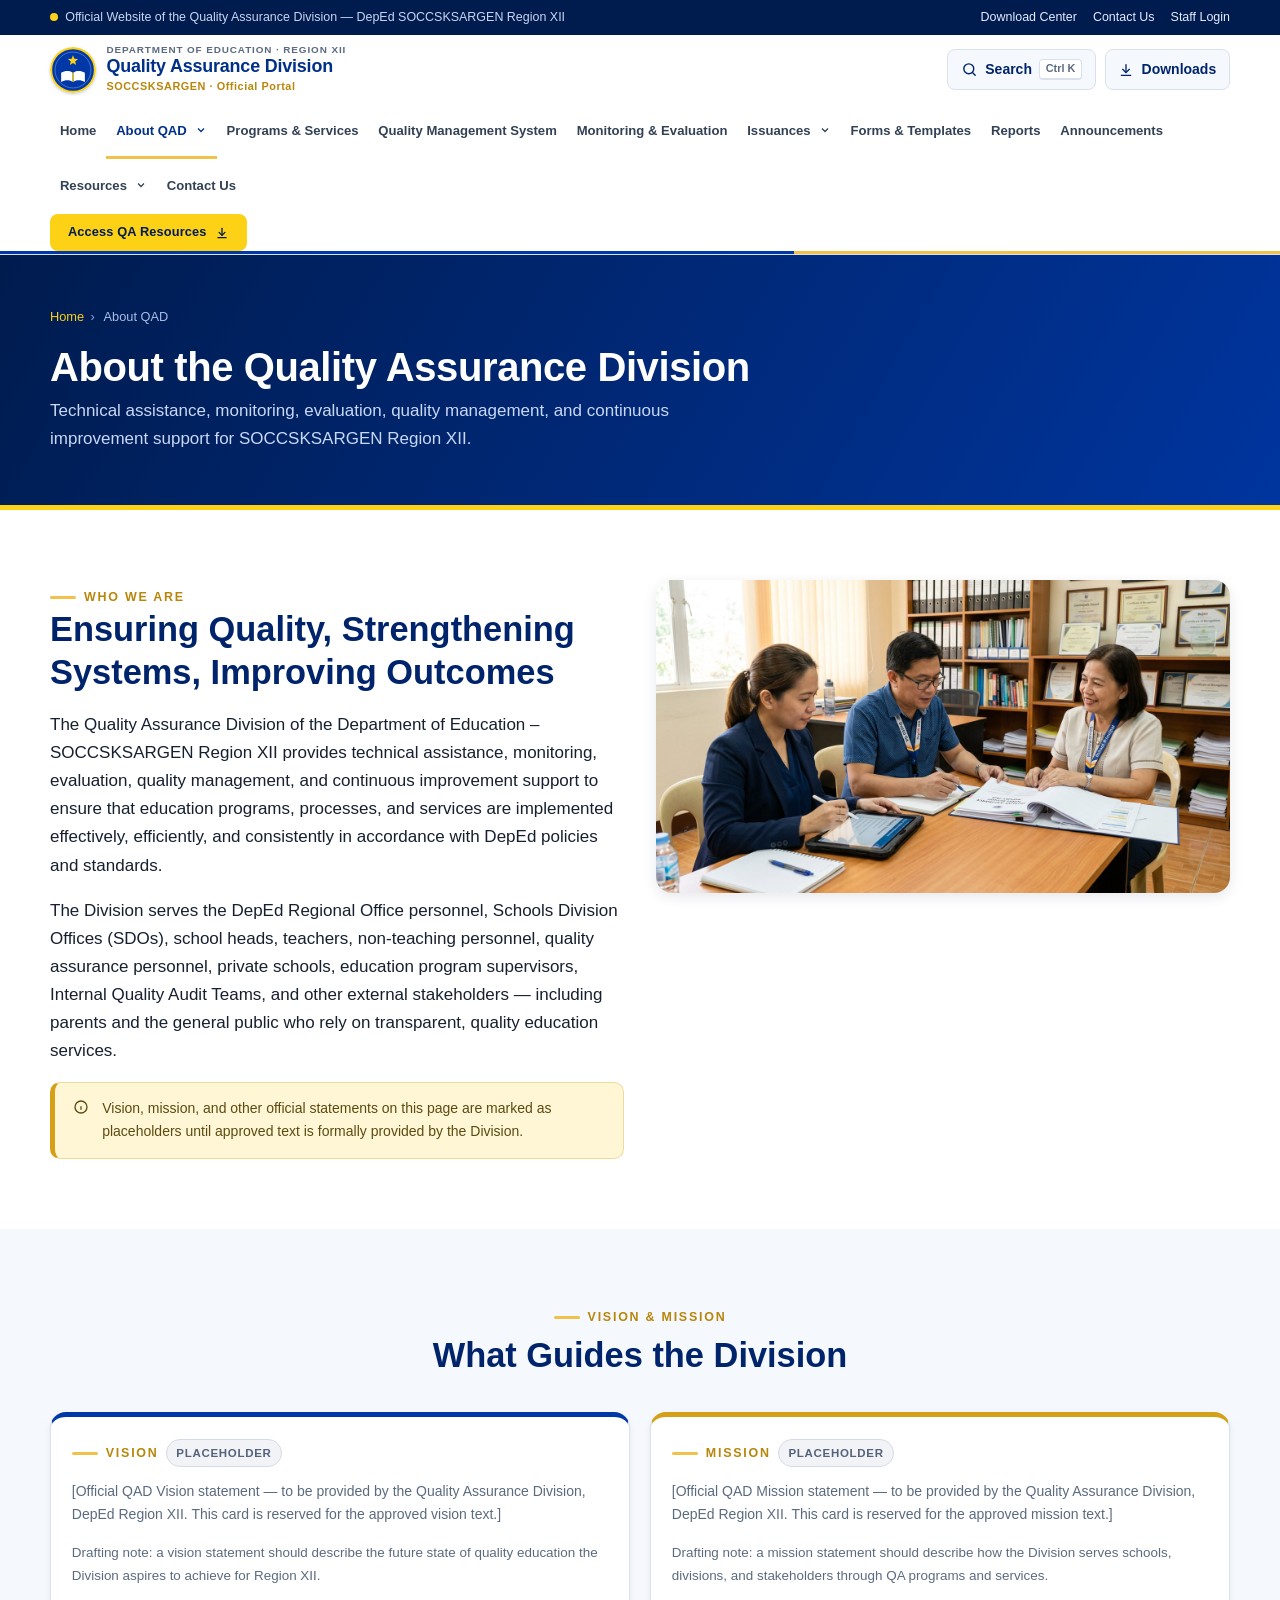
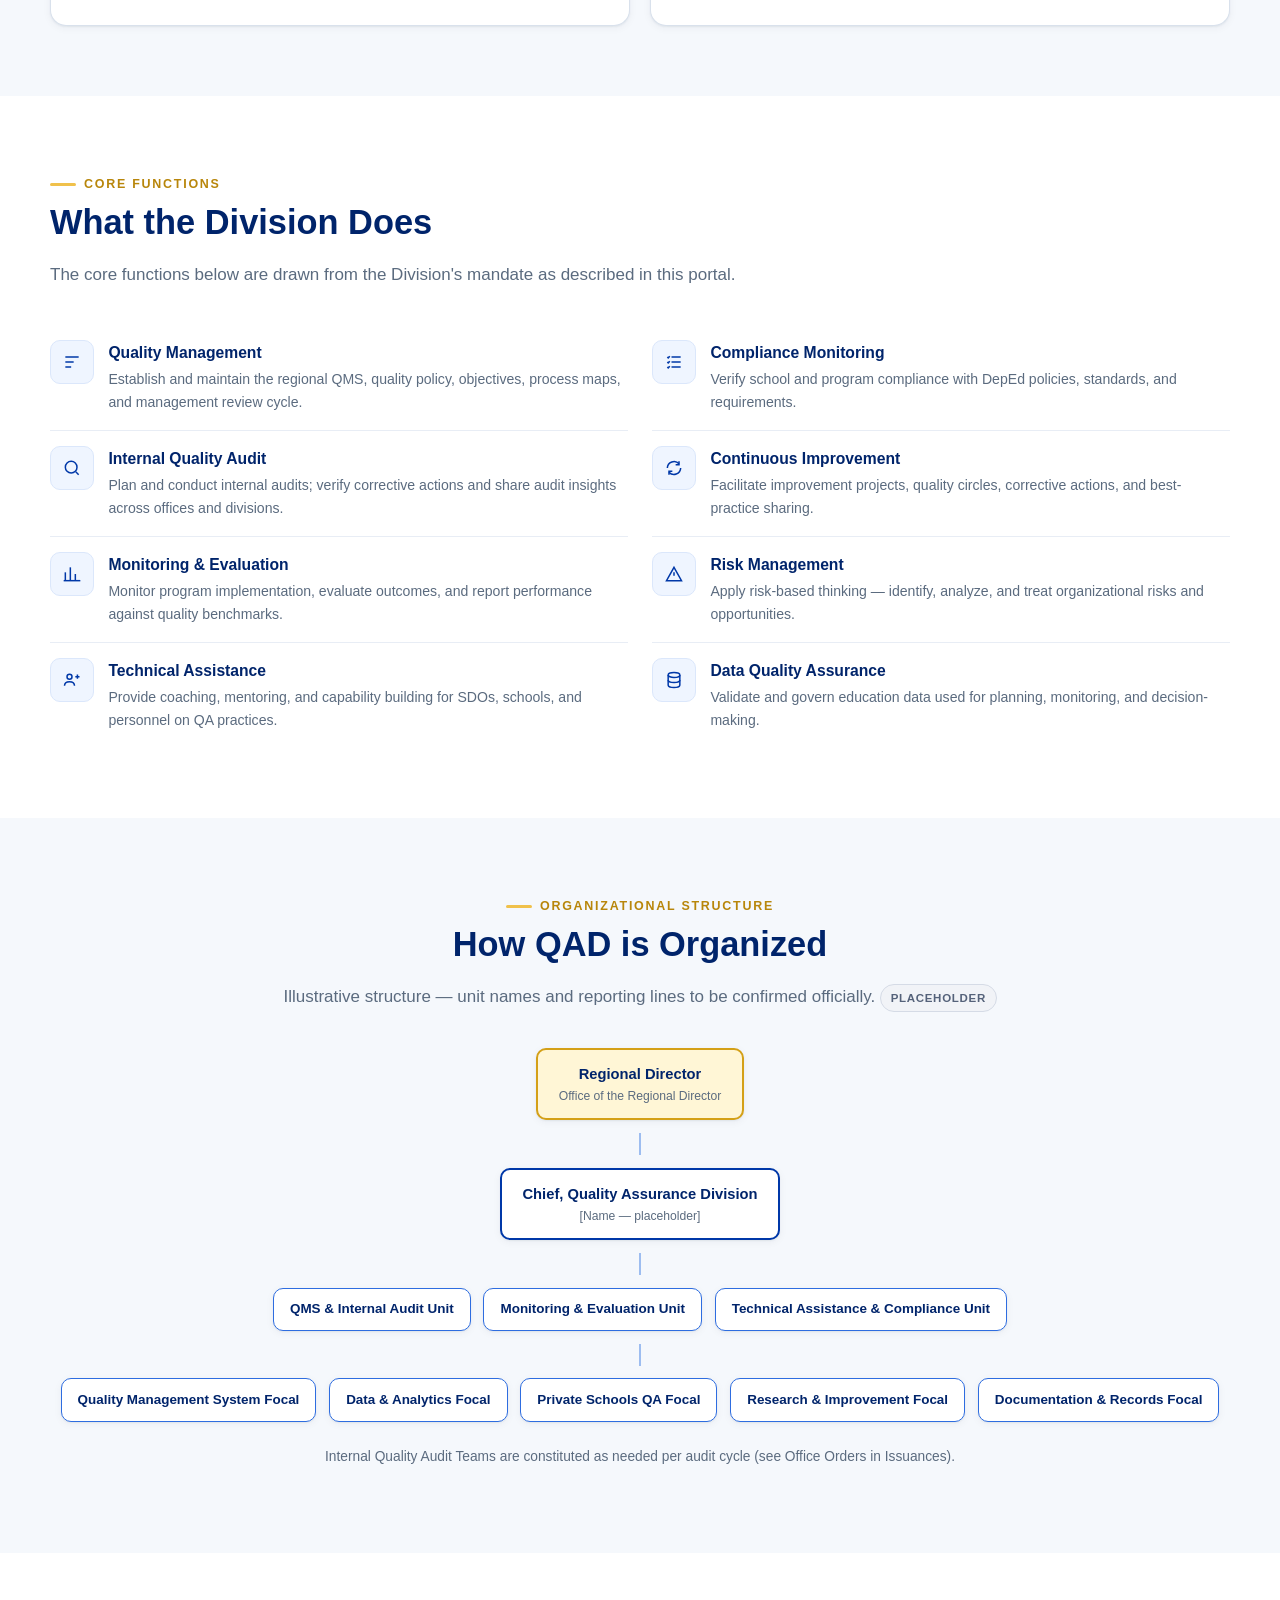
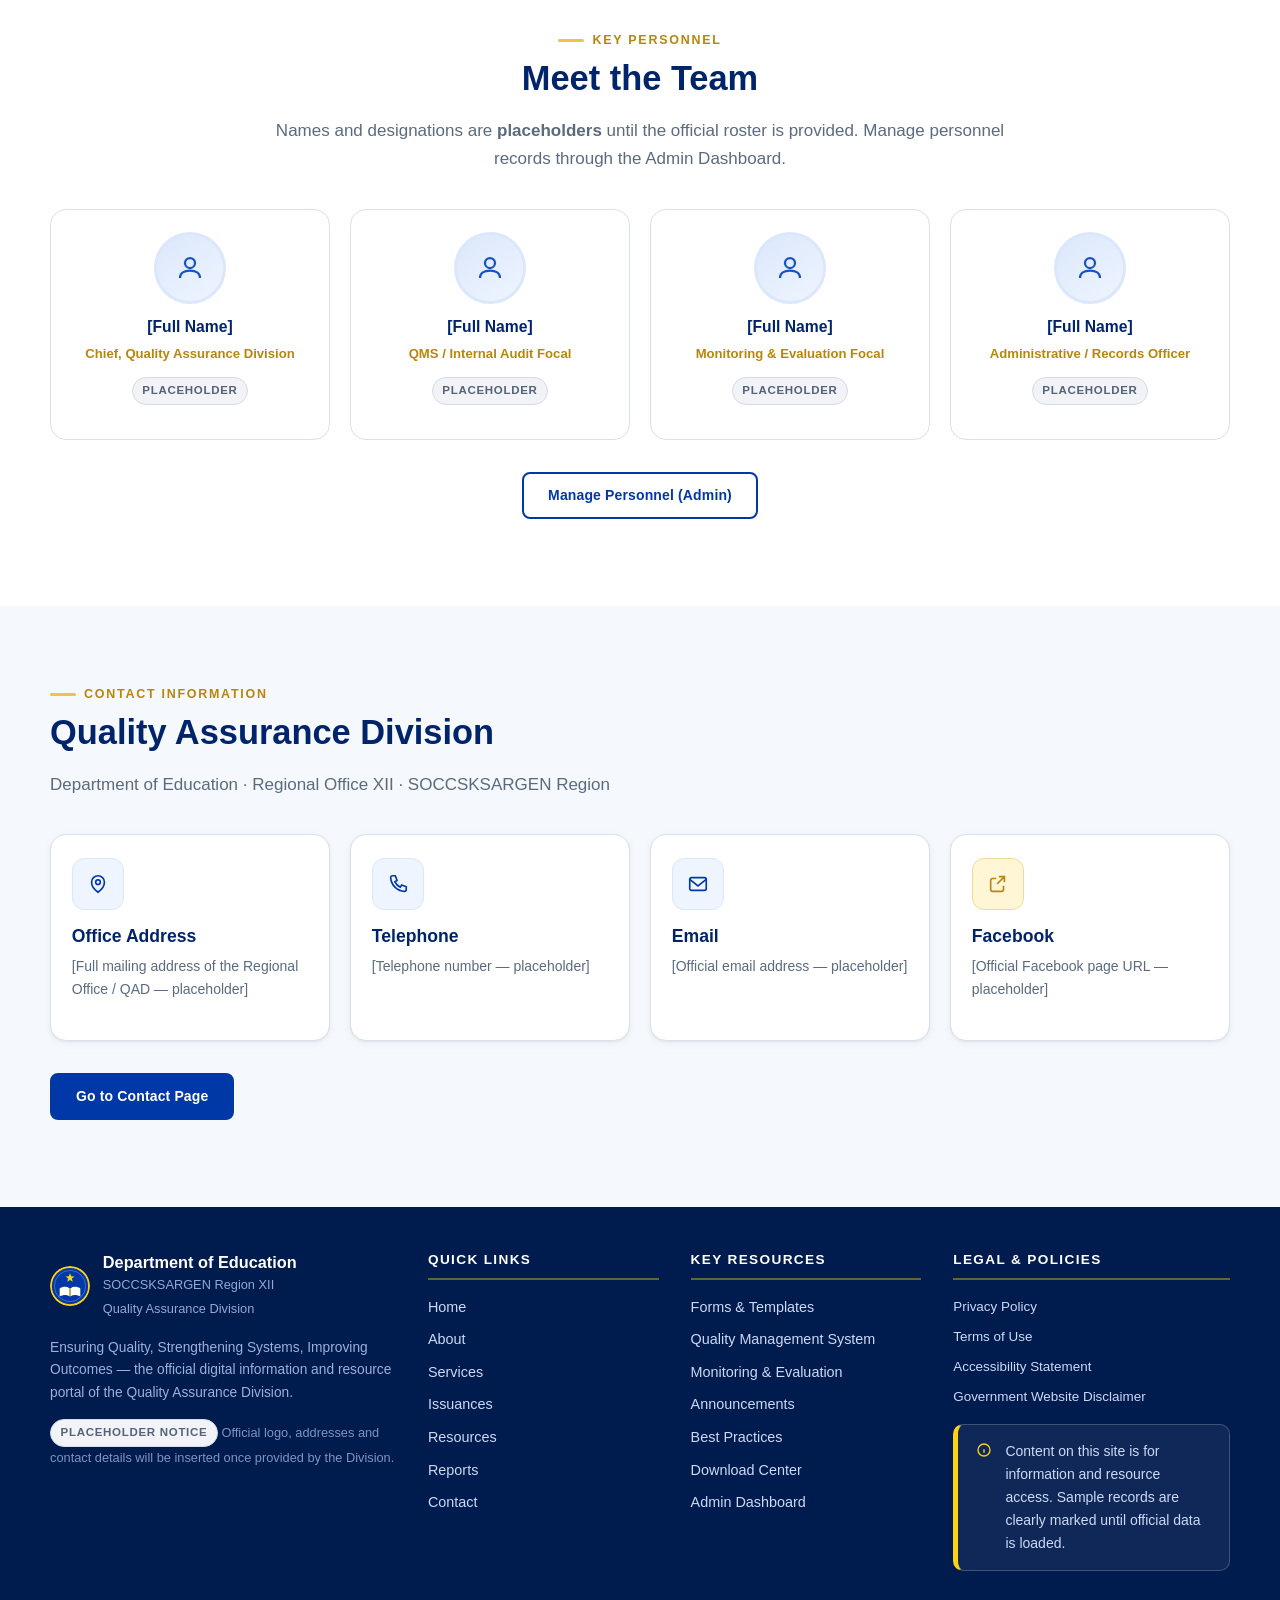
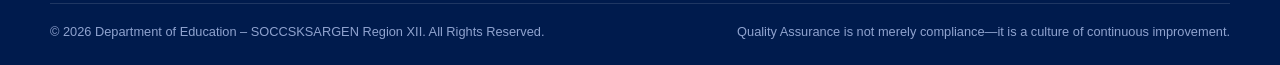
==== commit 368db322: "Add files via upload" ====
--- a/about.html
+++ b/about.html
@@ -44,13 +44,14 @@
   <div class="container header-main">
     <a class="brand" href="index.html" aria-label="QAD DepEd Region XII — Home">
       <!-- Placeholder seal: replace with the official DepEd Region XII / QAD logo -->
-      <svg class="brand__seal" viewBox="0 0 64 64" role="img" aria-label="Placeholder official seal">
-        <circle cx="32" cy="32" r="30" fill="#0038a8"/>
-        <circle cx="32" cy="32" r="30" fill="none" stroke="#fcd116" stroke-width="3"/>
-        <circle cx="32" cy="32" r="23" fill="none" stroke="#fff" stroke-width="1.2" opacity=".7"/>
-        <path d="M20 38c4-6 8-9 12-9s8 3 12 9" fill="none" stroke="#fcd116" stroke-width="2.4" stroke-linecap="round"/>
-        <path d="M32 20v10M27 24l5-4 5 4" fill="none" stroke="#fff" stroke-width="2.2" stroke-linecap="round" stroke-linejoin="round"/>
-        <path d="M24 42h16M26 46h12" stroke="#fff" stroke-width="2" stroke-linecap="round"/>
+      <svg class="brand__seal" viewBox="0 0 64 64" role="img" aria-label="QAD placeholder seal">
+        <circle cx="32" cy="32" r="30.5" fill="#0038a8"/>
+        <circle cx="32" cy="32" r="30.5" fill="none" stroke="#fcd116" stroke-width="3"/>
+        <circle cx="32" cy="32" r="25" fill="none" stroke="#ffffff" stroke-width="1" opacity="0.4"/>
+        <path fill="#fcd116" d="M32 11.5 33.9 16.4 39.1 16.7 35 20 36.4 25.1 32 22.2 27.6 25.1 29 20 24.9 16.7 30.1 16.4Z"/>
+        <path fill="#ffffff" d="M15.5 35.8C21 32.6 26.8 32.6 31 35.4V48.4C26.8 45.6 21 45.6 15.5 48.8Z"/>
+        <path fill="#ffffff" d="M48.5 35.8C43 32.6 37.2 32.6 33 35.4V48.4C37.2 45.6 43 45.6 48.5 48.8Z"/>
+        <rect x="31" y="35" width="2" height="13.6" rx="1" fill="#fcd116"/>
       </svg>
       <span class="brand__text">
         <span class="brand__dep">Department of Education · Region XII</span>
@@ -104,6 +105,8 @@
             <li><a href="issuances.html?type=DepEd%20Orders">DepEd Orders</a></li>
             <li><a href="issuances.html?type=DepEd%20Memoranda">DepEd Memoranda</a></li>
             <li><a href="issuances.html?type=Regional%20Memoranda">Regional Memoranda</a></li>
+            <li><a href="issuances.html?type=Regional%20Advisories">Regional Advisories</a></li>
+            <li><a href="issuances.html?type=Office%20Memoranda">Office Memoranda</a></li>
             <li><a href="issuances.html?type=QA%20Guidelines">QA Guidelines</a></li>
             <li><a href="issuances.html?type=QMS%20Documents">QMS Documents</a></li>
           </ul>
@@ -349,10 +352,14 @@
     <div class="footer-grid">
       <div>
         <div class="footer-brand">
-          <svg width="46" height="46" viewBox="0 0 64 64" aria-hidden="true">
-            <circle cx="32" cy="32" r="30" fill="#0038a8" stroke="#fcd116" stroke-width="3"/>
-            <path d="M20 38c4-6 8-9 12-9s8 3 12 9" fill="none" stroke="#fcd116" stroke-width="2.4" stroke-linecap="round"/>
-            <path d="M32 20v10M27 24l5-4 5 4" fill="none" stroke="#fff" stroke-width="2.2" stroke-linecap="round" stroke-linejoin="round"/>
+          <svg width="40" height="40" viewBox="0 0 64 64" aria-hidden="true">
+            <circle cx="32" cy="32" r="30.5" fill="#0038a8"/>
+            <circle cx="32" cy="32" r="30.5" fill="none" stroke="#fcd116" stroke-width="3"/>
+            <circle cx="32" cy="32" r="25" fill="none" stroke="#ffffff" stroke-width="1" opacity="0.4"/>
+            <path fill="#fcd116" d="M32 11.5 33.9 16.4 39.1 16.7 35 20 36.4 25.1 32 22.2 27.6 25.1 29 20 24.9 16.7 30.1 16.4Z"/>
+            <path fill="#ffffff" d="M15.5 35.8C21 32.6 26.8 32.6 31 35.4V48.4C26.8 45.6 21 45.6 15.5 48.8Z"/>
+            <path fill="#ffffff" d="M48.5 35.8C43 32.6 37.2 32.6 33 35.4V48.4C37.2 45.6 43 45.6 48.5 48.8Z"/>
+            <rect x="31" y="35" width="2" height="13.6" rx="1" fill="#fcd116"/>
           </svg>
           <div>
             <strong>Department of Education</strong>
--- a/styles.css
+++ b/styles.css
@@ -295,6 +295,12 @@
   border-bottom: 1px solid var(--line);
   box-shadow: 0 1px 0 rgba(0,0,0,.02);
 }
+.site-header::after {
+  content: "";
+  display: block;
+  height: 3px;
+  background: linear-gradient(90deg, var(--blue-700) 0 62%, var(--gold-400) 62% 100%);
+}
 .site-header.is-scrolled { box-shadow: var(--shadow-md); }
 
 .header-main {
@@ -302,47 +308,57 @@
   align-items: center;
   justify-content: space-between;
   gap: 1rem;
-  padding: .7rem 0;
+  padding: .55rem 0;
 }
 
 .brand {
   display: flex;
   align-items: center;
-  gap: .8rem;
+  gap: .65rem;
   text-decoration: none;
   color: inherit;
   min-width: 0;
 }
 .brand:hover { color: inherit; }
 
-.brand__seal { flex: 0 0 auto; width: 52px; height: 52px; }
+.brand__seal {
+  flex: 0 0 auto;
+  width: 42px;
+  height: 42px;
+  border-radius: 50%;
+  box-shadow: 0 1px 3px rgba(0, 36, 107, .25);
+}
+@media (min-width: 760px) { .brand__seal { width: 46px; height: 46px; } }
+
 .brand__text { min-width: 0; }
 .brand__dep {
-  font-size: .68rem;
+  font-size: .62rem;
   font-weight: 700;
-  letter-spacing: .1em;
+  letter-spacing: .09em;
   text-transform: uppercase;
   color: var(--ink-500);
   display: block;
-  line-height: 1.2;
+  line-height: 1.25;
 }
 .brand__title {
   display: block;
-  font-size: clamp(.95rem, .8rem + .6vw, 1.2rem);
+  font-size: clamp(.92rem, .8rem + .5vw, 1.12rem);
   font-weight: 800;
   color: var(--blue-800);
   line-height: 1.2;
+  letter-spacing: -.01em;
   white-space: nowrap;
   overflow: hidden;
   text-overflow: ellipsis;
 }
 .brand__sub {
-  display: block;
-  font-size: .72rem;
+  display: none;
+  font-size: .68rem;
   color: var(--gold-600);
   font-weight: 600;
-  letter-spacing: .04em;
-}
+  letter-spacing: .05em;
+}
+@media (min-width: 560px) { .brand__sub { display: block; } }
 
 .header-actions { display: flex; align-items: center; gap: .55rem; }
 
@@ -351,11 +367,12 @@
   align-items: center;
   justify-content: center;
   gap: .45rem;
+  min-height: 40px;
   background: var(--surface-2);
   border: 1px solid var(--line);
   color: var(--blue-900);
   border-radius: 8px;
-  padding: .55rem .8rem;
+  padding: .5rem .8rem;
   font-size: var(--fs-sm);
   font-weight: 600;
   text-decoration: none;
@@ -380,8 +397,8 @@
   flex-direction: column;
   justify-content: center;
   gap: 5px;
-  width: 44px; height: 44px;
-  padding: 10px;
+  width: 40px; height: 40px;
+  padding: 9px 10px;
   background: var(--blue-700);
   border: none;
   border-radius: 8px;
@@ -399,7 +416,7 @@
 @media (min-width: 1100px) { .nav-toggle { display: none; } }
 
 /* Primary nav */
-.main-nav { border-top: 1px solid var(--line-soft); display: none; }
+.main-nav { border-top: 1px solid var(--line-soft); display: none; background: var(--surface); }
 .main-nav.is-open { display: block; }
 @media (min-width: 1100px) {
   .main-nav { display: block !important; border-top: none; }
@@ -1504,8 +1521,8 @@
 .site-footer a { color: #cdd9f5; text-decoration: none; }
 .site-footer a:hover { color: var(--gold-300); text-decoration: underline; }
 
-.footer-brand { display: flex; gap: .9rem; align-items: flex-start; margin-bottom: 1rem; }
-.footer-brand svg { flex: 0 0 auto; }
+.footer-brand { display: flex; gap: .8rem; align-items: center; margin-bottom: 1rem; }
+.footer-brand svg { flex: 0 0 auto; border-radius: 50%; }
 .footer-brand strong { display: block; color: #fff; font-size: 1.02rem; line-height: 1.3; }
 .footer-brand span { font-size: .8rem; color: #93a8d6; }
 
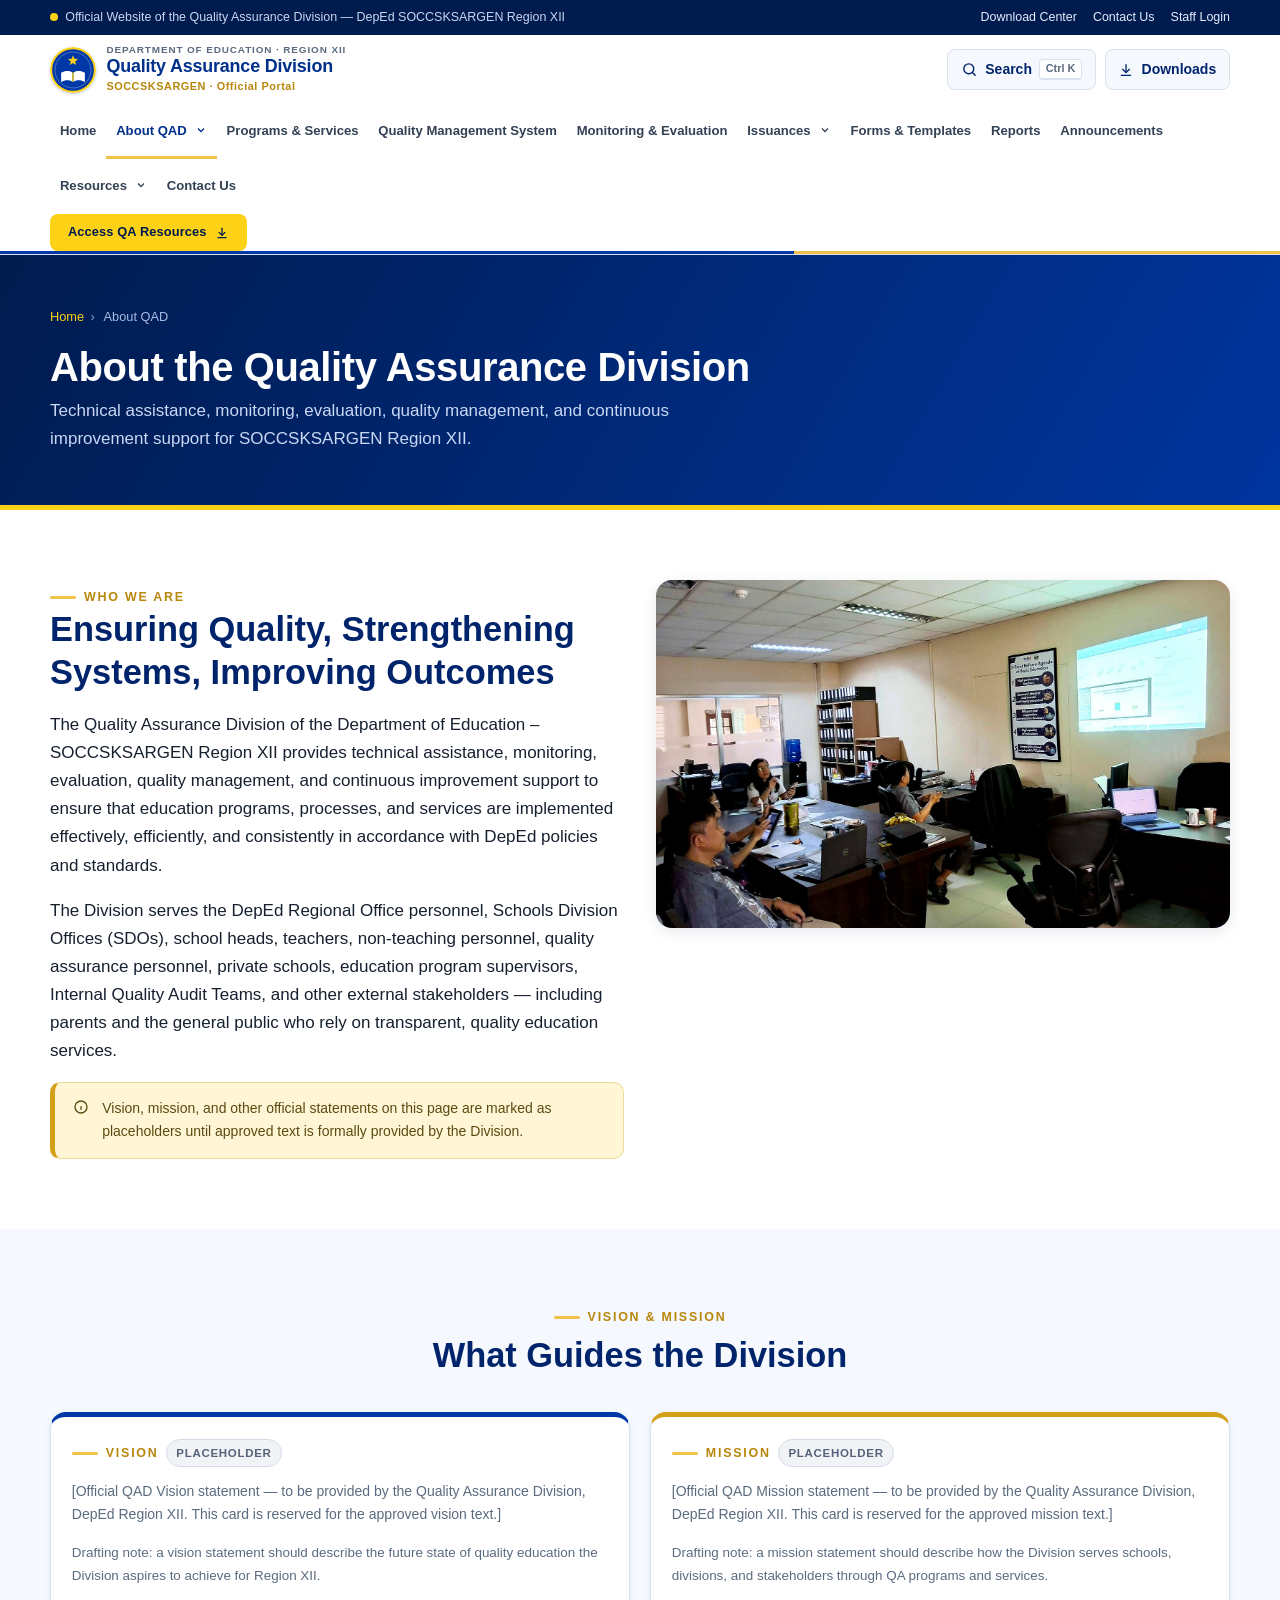
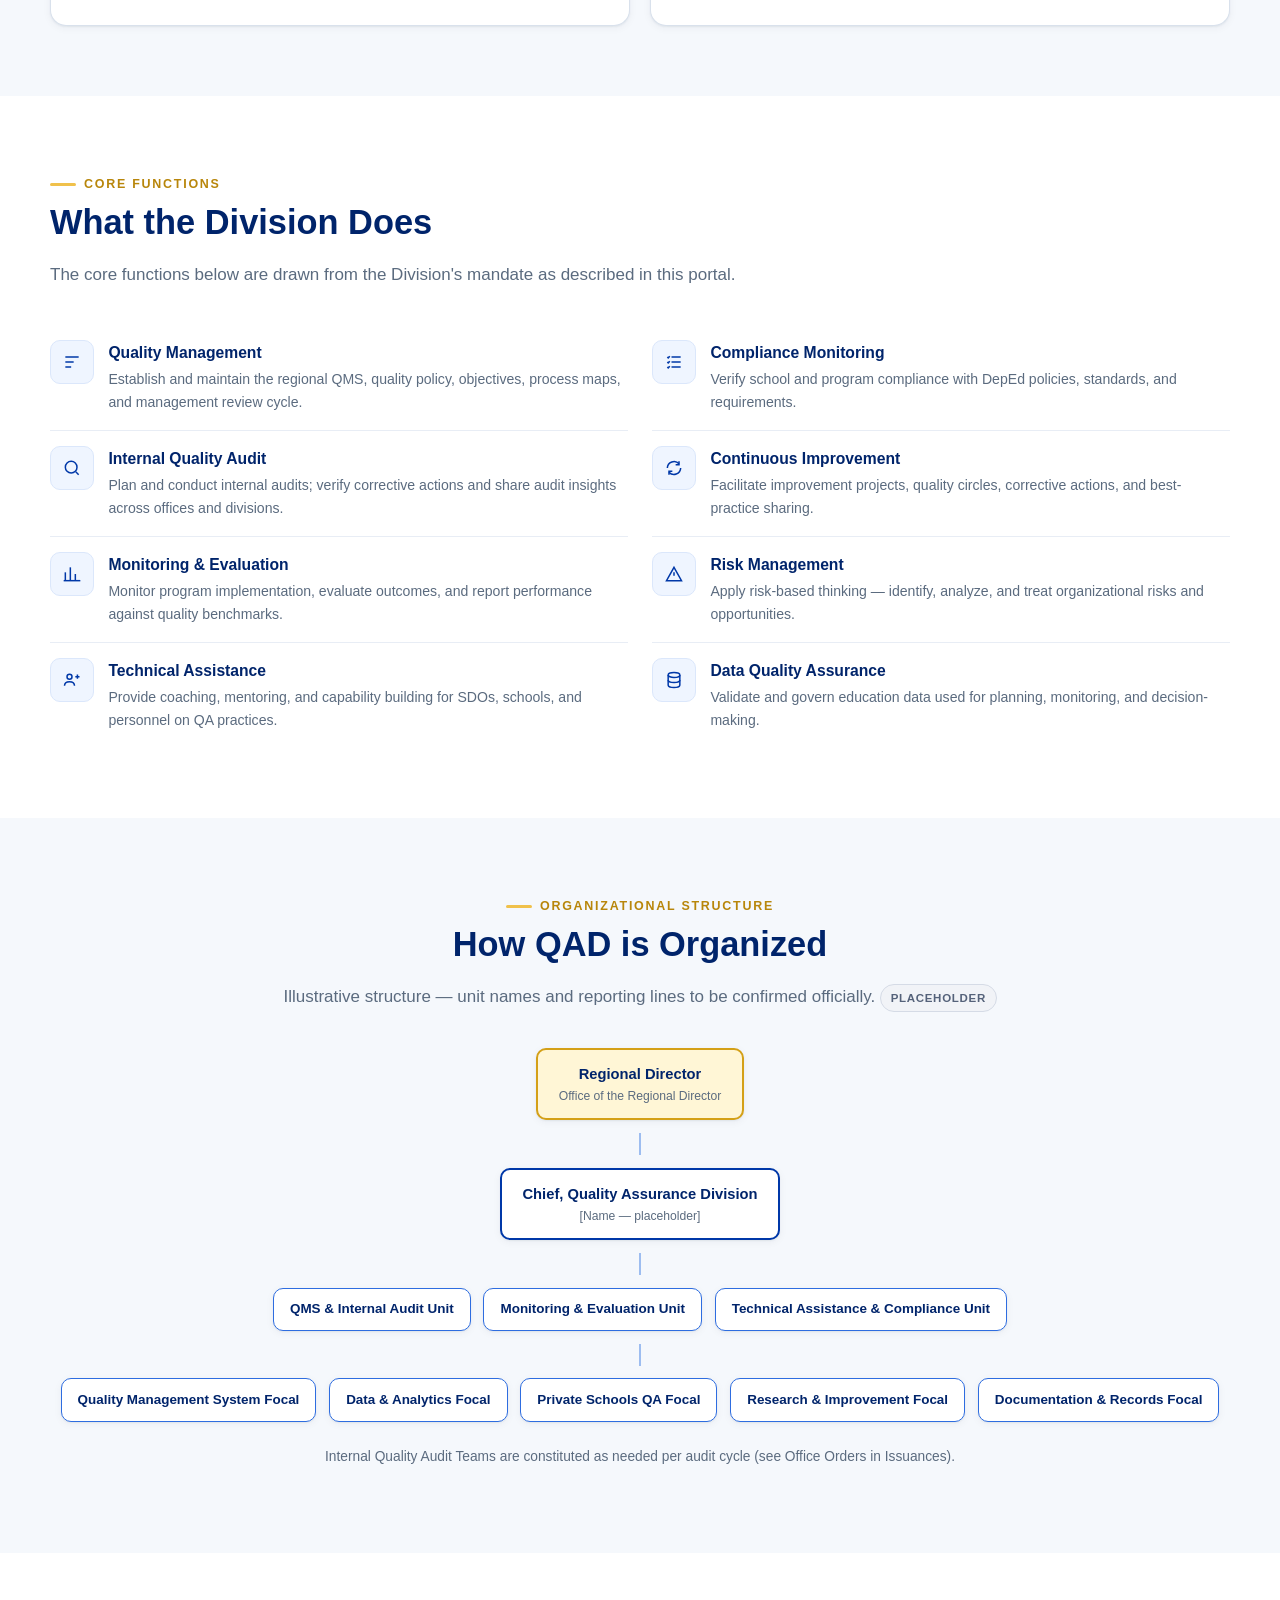
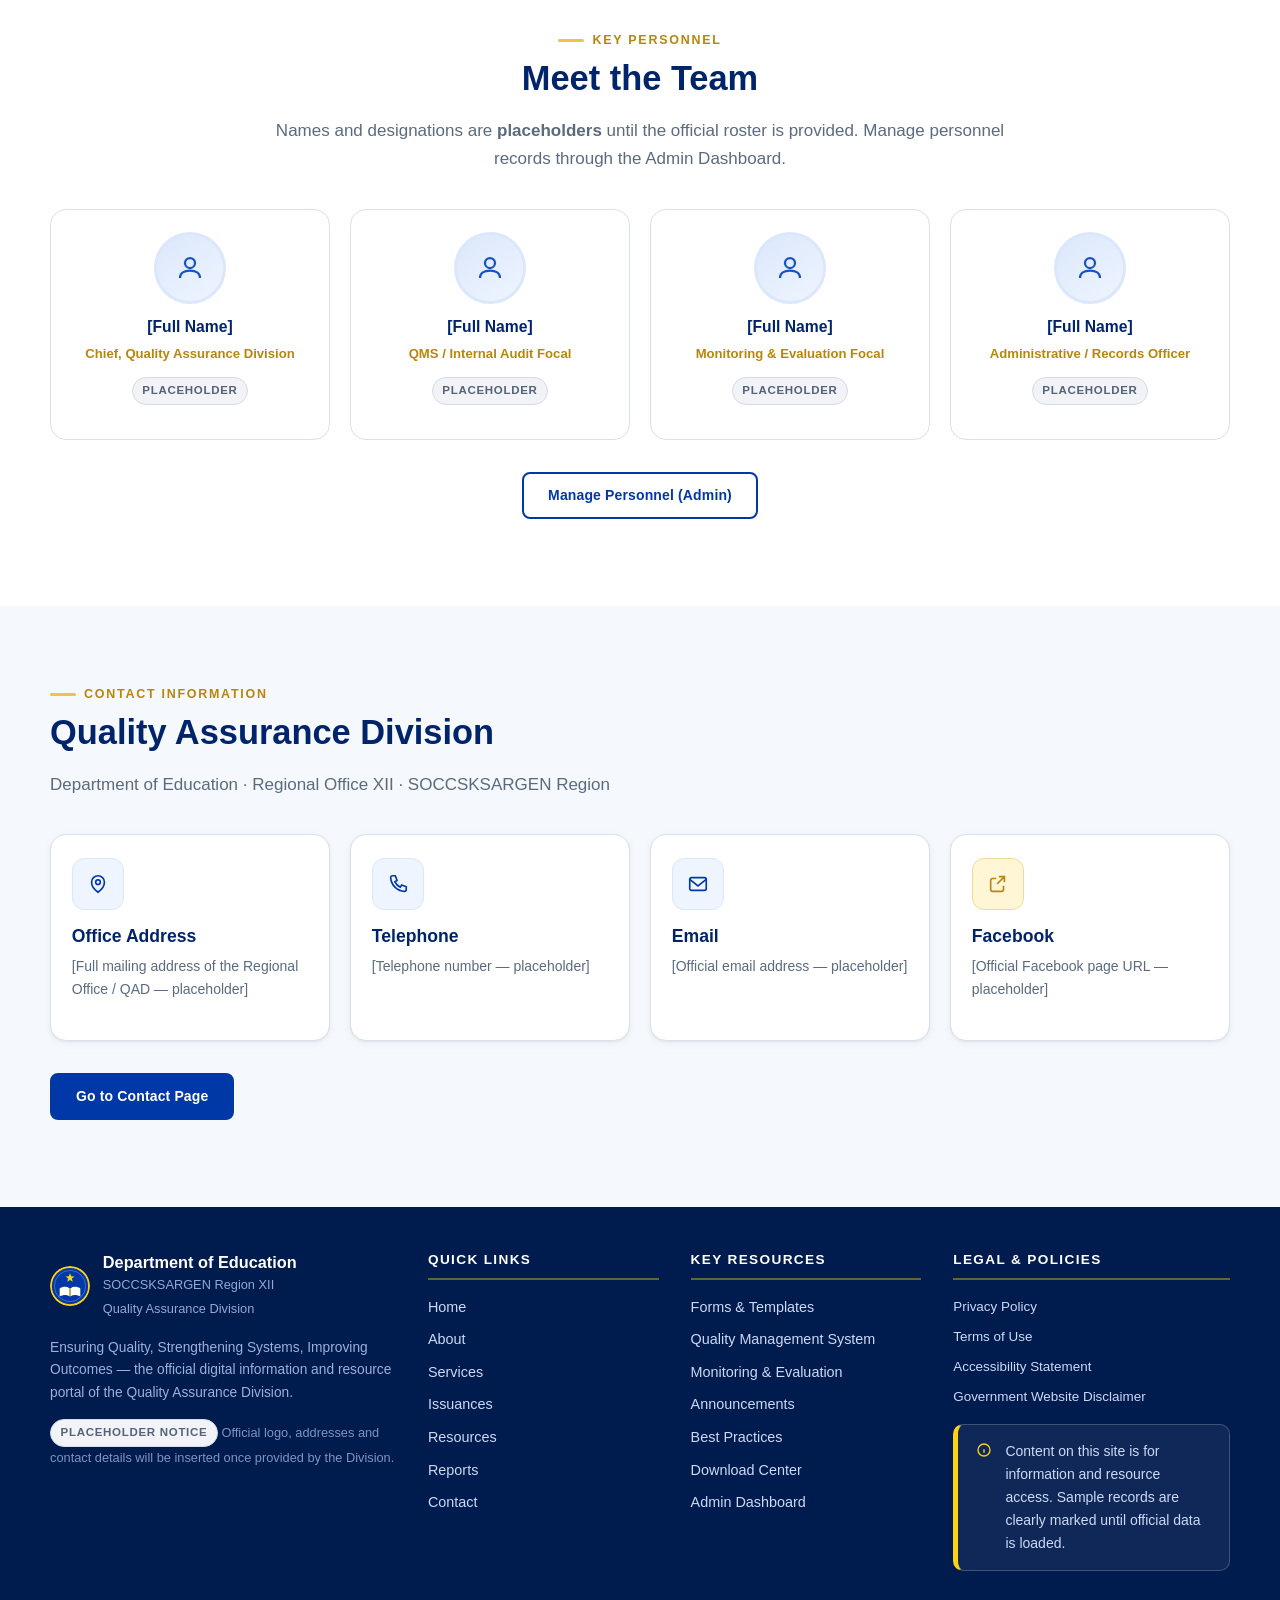
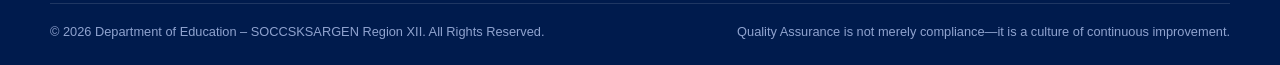
==== commit 007c80f7: "Add files via upload" ====
--- a/about.html
+++ b/about.html
@@ -180,7 +180,7 @@
           </div>
         </div>
         <div>
-          <img src="about-team.jpg" alt="QA reviewers and a school administrator reviewing monitoring documents together" width="900" height="600" style="border-radius:16px;box-shadow:var(--shadow-md);" loading="lazy">
+          <img src="about-team.jpg" alt="QAD office team during a technical working session at the Regional Office XII" width="900" height="600" style="border-radius:16px;box-shadow:var(--shadow-md);" loading="lazy">
         </div>
       </div>
     </div>
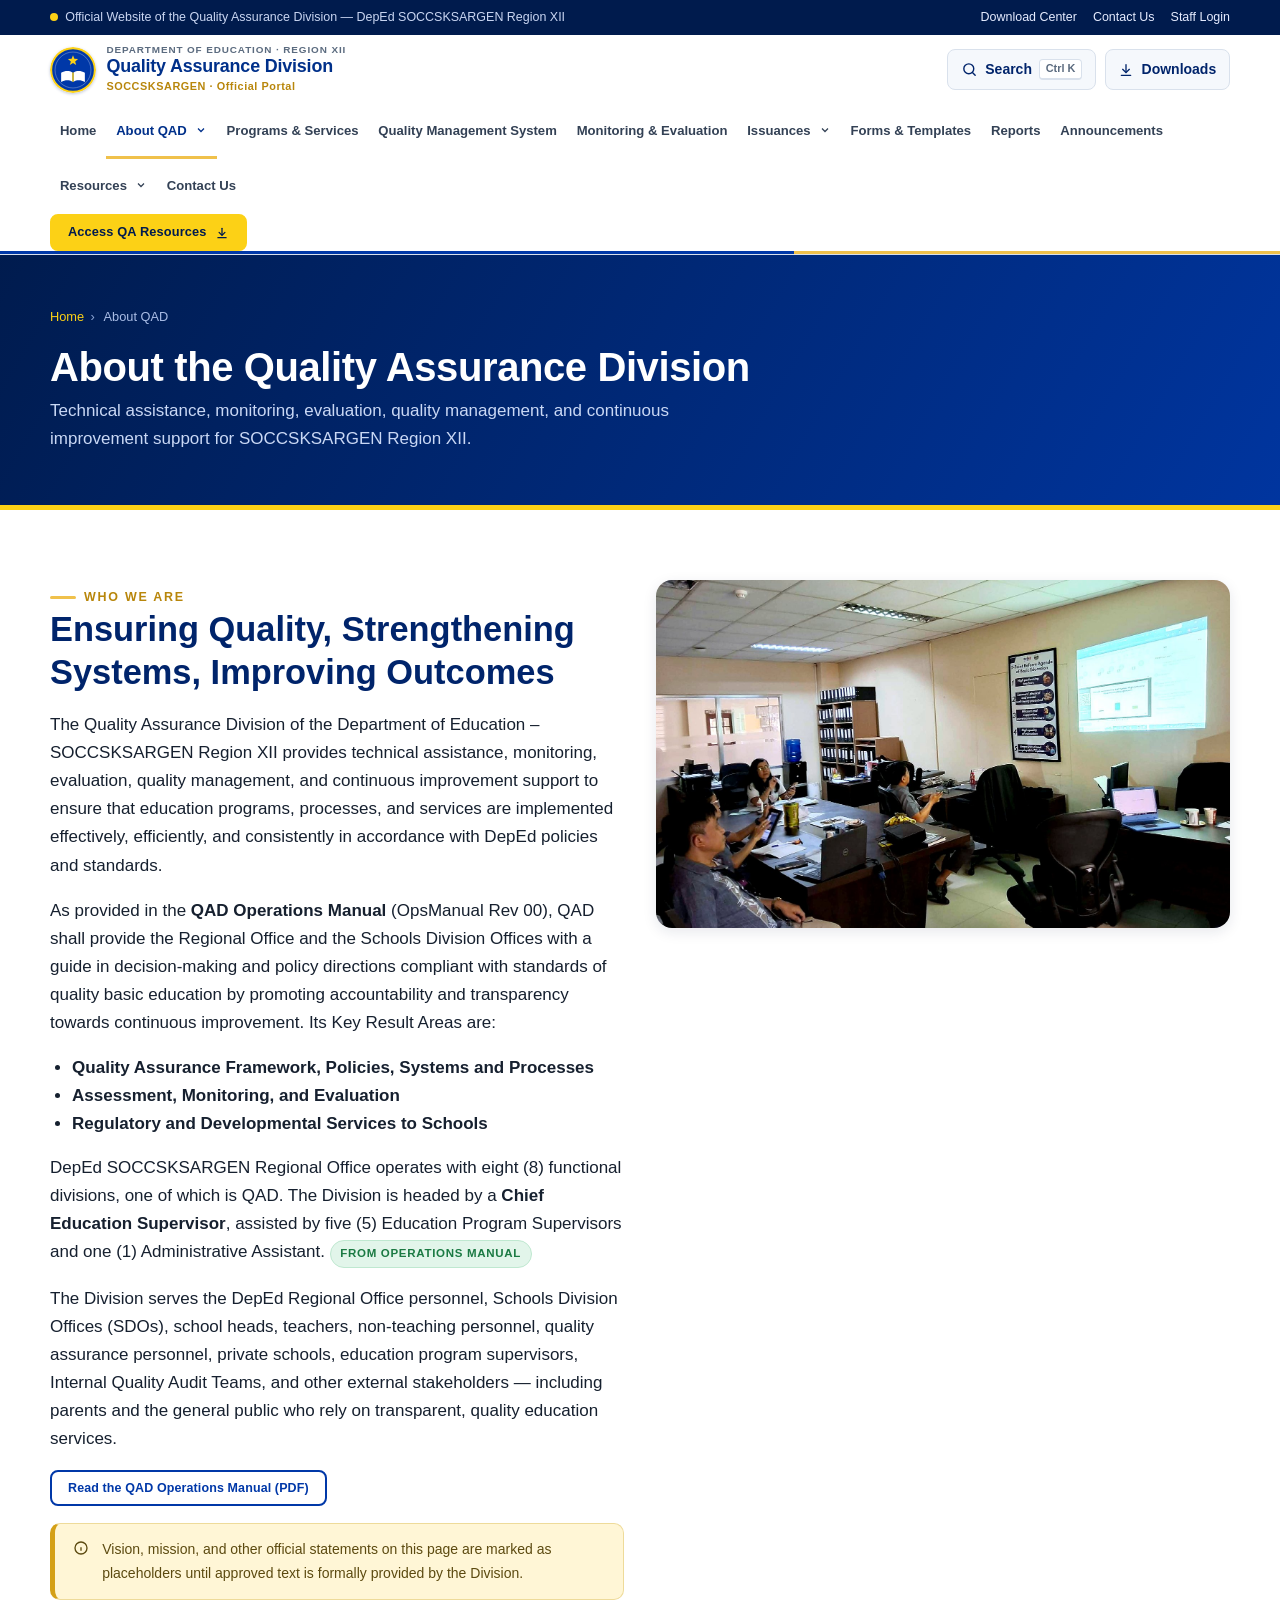
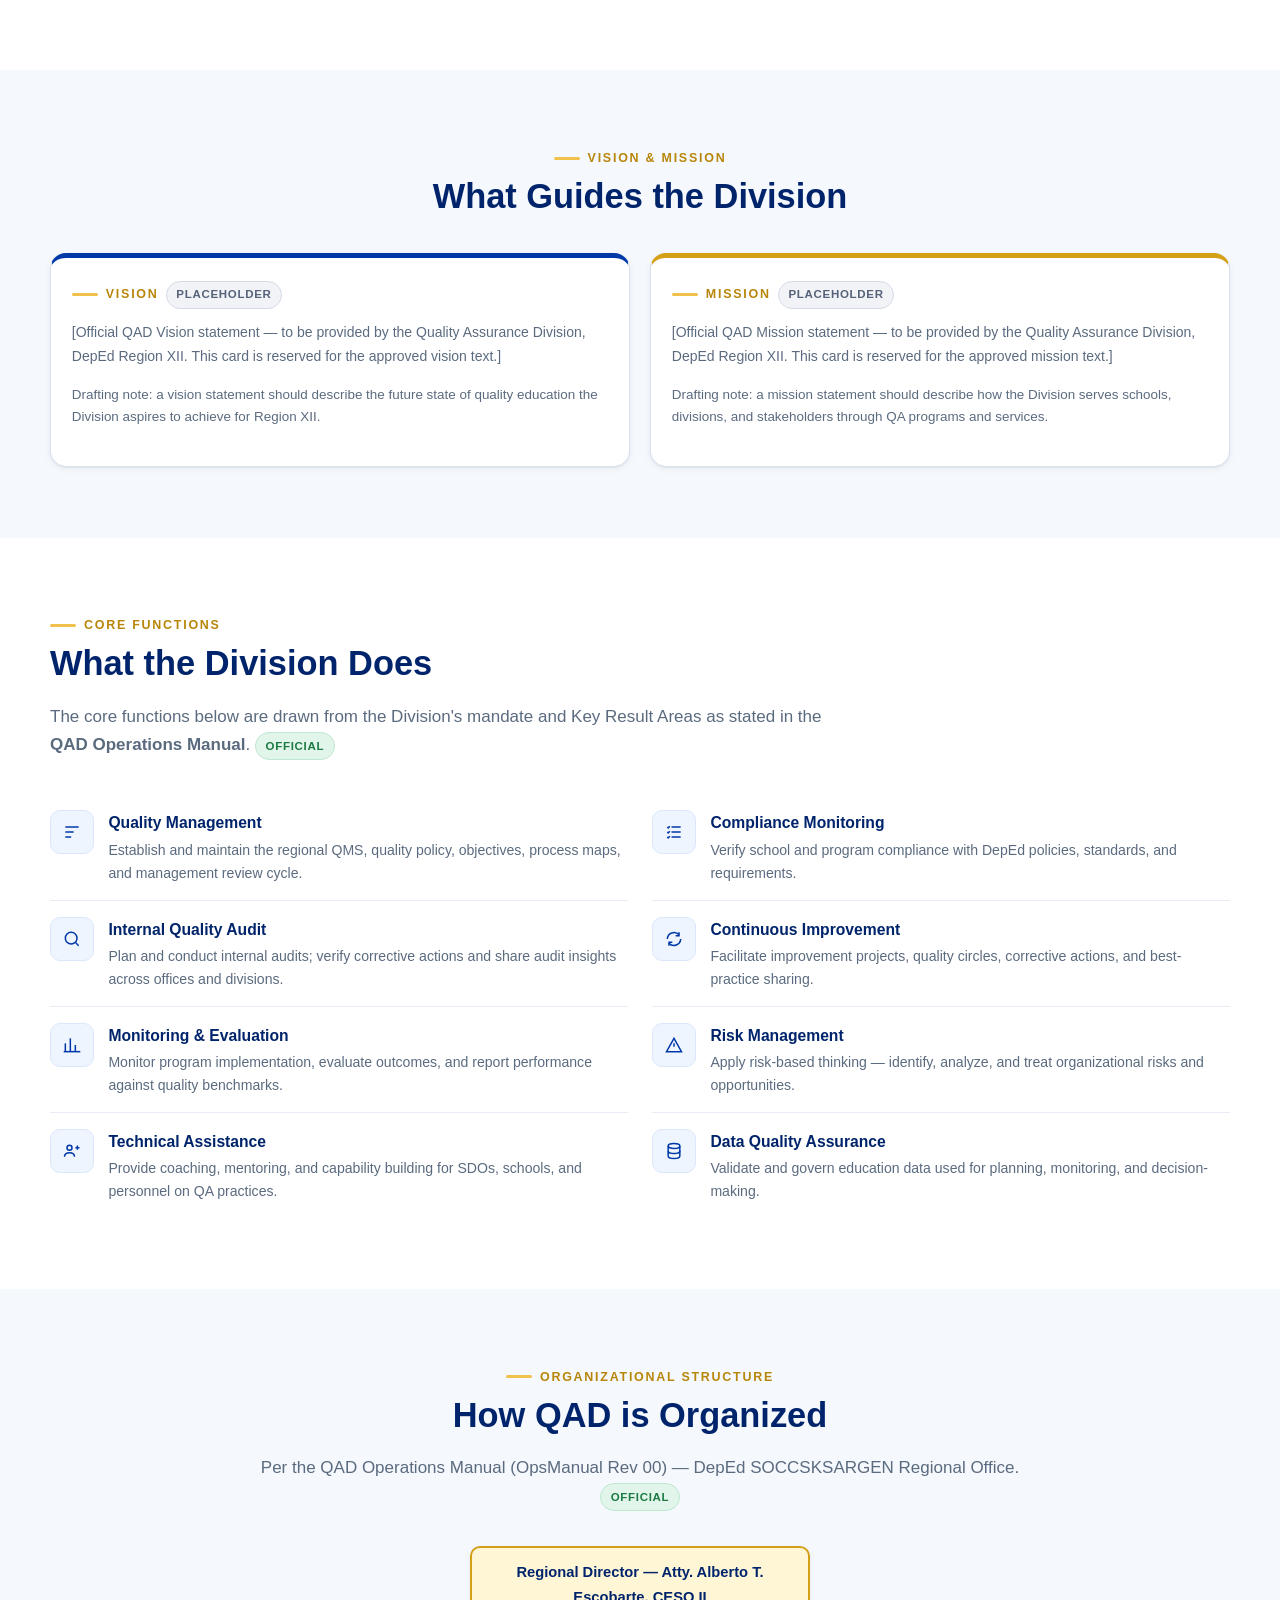
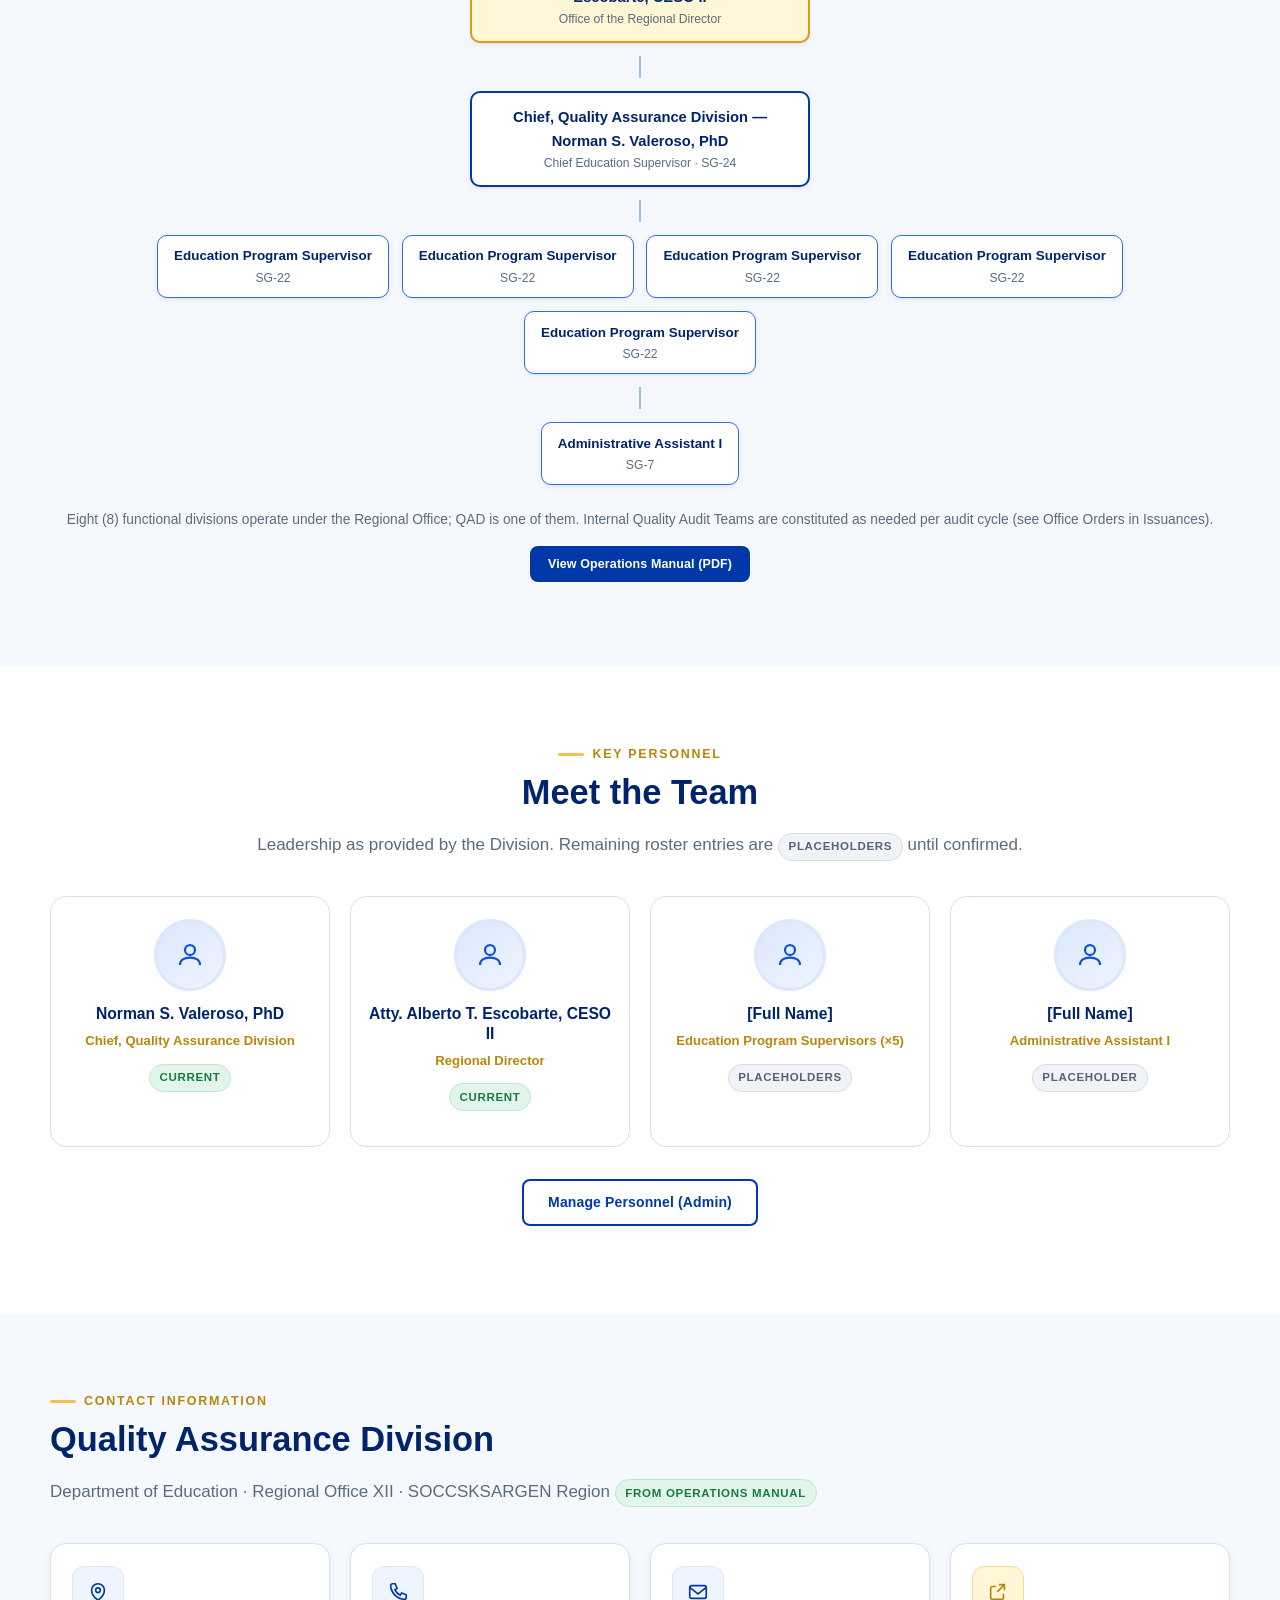
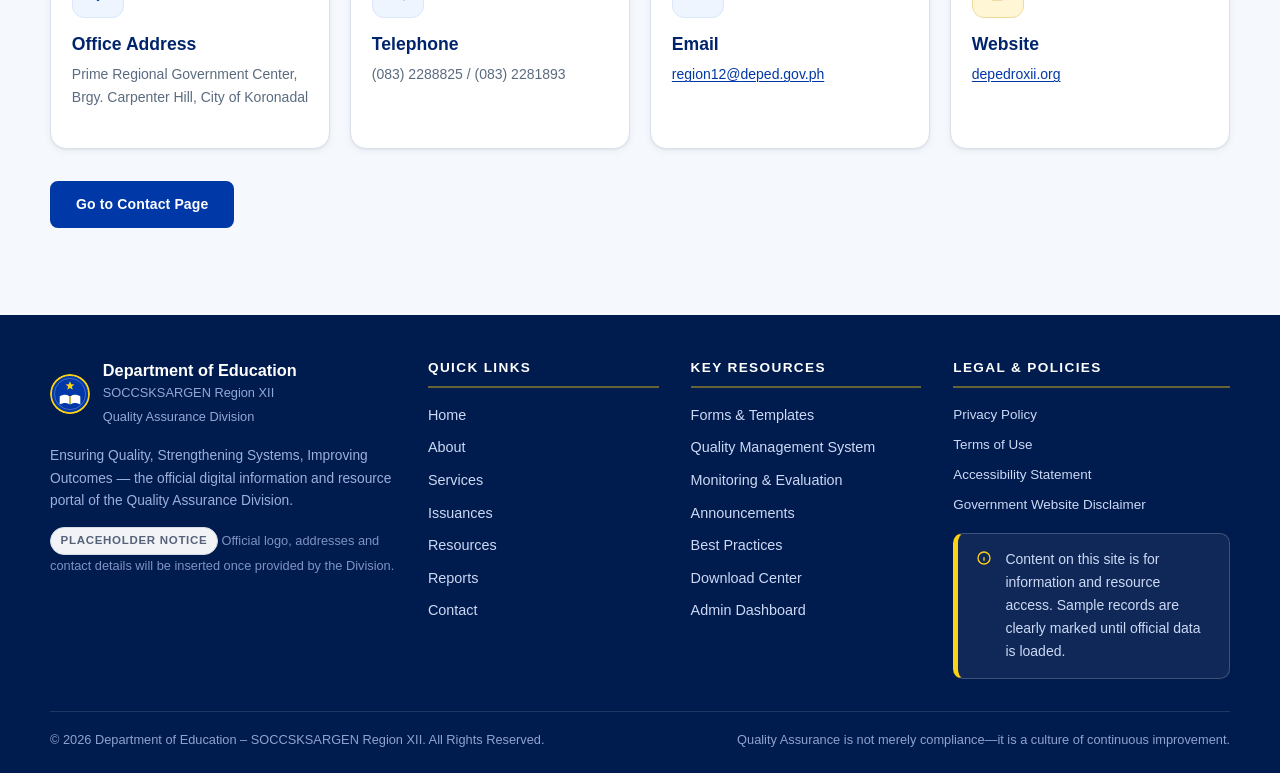
==== commit 8666a206: "Add files via upload" ====
--- a/about.html
+++ b/about.html
@@ -172,8 +172,16 @@
         <div>
           <span class="eyebrow">Who We Are</span>
           <h2 id="ov-title">Ensuring Quality, Strengthening Systems, Improving Outcomes</h2>
-          <p>The Quality Assurance Division of the Department of Education – SOCCSKSARGEN Region XII provides technical assistance, monitoring, evaluation, quality management, and continuous improvement support to ensure that education programs, processes, and services are implemented effectively, efficiently, and consistently in accordance with DepEd policies and standards.</p>
-          <p>The Division serves the DepEd Regional Office personnel, Schools Division Offices (SDOs), school heads, teachers, non-teaching personnel, quality assurance personnel, private schools, education program supervisors, Internal Quality Audit Teams, and other external stakeholders — including parents and the general public who rely on transparent, quality education services.</p>
+        <p>The Quality Assurance Division of the Department of Education – SOCCSKSARGEN Region XII provides technical assistance, monitoring, evaluation, quality management, and continuous improvement support to ensure that education programs, processes, and services are implemented effectively, efficiently, and consistently in accordance with DepEd policies and standards.</p>
+        <p>As provided in the <strong>QAD Operations Manual</strong> (OpsManual Rev 00), QAD shall provide the Regional Office and the Schools Division Offices with a guide in decision-making and policy directions compliant with standards of quality basic education by promoting accountability and transparency towards continuous improvement. Its Key Result Areas are:</p>
+        <ul style="margin-bottom:1rem;">
+          <li><strong>Quality Assurance Framework, Policies, Systems and Processes</strong></li>
+          <li><strong>Assessment, Monitoring, and Evaluation</strong></li>
+          <li><strong>Regulatory and Developmental Services to Schools</strong></li>
+        </ul>
+        <p>DepEd SOCCSKSARGEN Regional Office operates with eight (8) functional divisions, one of which is QAD. The Division is headed by a <strong>Chief Education Supervisor</strong>, assisted by five (5) Education Program Supervisors and one (1) Administrative Assistant. <span class="chip chip--green">From Operations Manual</span></p>
+        <p>The Division serves the DepEd Regional Office personnel, Schools Division Offices (SDOs), school heads, teachers, non-teaching personnel, quality assurance personnel, private schools, education program supervisors, Internal Quality Audit Teams, and other external stakeholders — including parents and the general public who rely on transparent, quality education services.</p>
+        <p><a class="btn btn--sm btn--outline" href="qad-operations-manual.pdf" target="_blank" rel="noopener">Read the QAD Operations Manual (PDF)</a></p>
           <div class="callout">
             <svg width="16" height="16" viewBox="0 0 24 24" fill="none" stroke="currentColor" stroke-width="2" aria-hidden="true"><circle cx="12" cy="12" r="9"/><path d="M12 11v5M12 8h.01"/></svg>
             <span>Vision, mission, and other official statements on this page are marked as placeholders until approved text is formally provided by the Division.</span>
@@ -214,7 +222,7 @@
       <div class="section-head">
         <span class="eyebrow">Core Functions</span>
         <h2 id="cf-title">What the Division Does</h2>
-        <p>The core functions below are drawn from the Division's mandate as described in this portal.</p>
+        <p>The core functions below are drawn from the Division's mandate and Key Result Areas as stated in the <strong>QAD Operations Manual</strong>. <span class="chip chip--green">Official</span></p>
       </div>
       <div class="grid grid-2" style="gap:1.5rem;">
         <ul class="function-list">
@@ -263,29 +271,28 @@
       <div class="section-head section-head--center">
         <span class="eyebrow">Organizational Structure</span>
         <h2 id="org-title">How QAD is Organized</h2>
-        <p>Illustrative structure — unit names and reporting lines to be confirmed officially. <span class="chip chip--placeholder">Placeholder</span></p>
+        <p>Per the QAD Operations Manual (OpsManual Rev 00) — DepEd SOCCSKSARGEN Regional Office. <span class="chip chip--green">Official</span></p>
       </div>
 
       <div class="org-chart">
-        <div class="org-node org-node--gold">Regional Director <small>Office of the Regional Director</small></div>
+        <div class="org-node org-node--gold">Regional Director — Atty. Alberto T. Escobarte, CESO II <small>Office of the Regional Director</small></div>
         <div class="org-connector"></div>
-        <div class="org-node">Chief, Quality Assurance Division <small>[Name — placeholder]</small></div>
+        <div class="org-node">Chief, Quality Assurance Division — Norman S. Valeroso, PhD <small>Chief Education Supervisor · SG-24</small></div>
         <div class="org-connector"></div>
         <div class="org-row">
-          <div class="org-node">QMS &amp; Internal Audit Unit</div>
-          <div class="org-node">Monitoring &amp; Evaluation Unit</div>
-          <div class="org-node">Technical Assistance &amp; Compliance Unit</div>
+          <div class="org-node">Education Program Supervisor <small>SG-22</small></div>
+          <div class="org-node">Education Program Supervisor <small>SG-22</small></div>
+          <div class="org-node">Education Program Supervisor <small>SG-22</small></div>
+          <div class="org-node">Education Program Supervisor <small>SG-22</small></div>
+          <div class="org-node">Education Program Supervisor <small>SG-22</small></div>
         </div>
         <div class="org-connector"></div>
         <div class="org-row">
-          <div class="org-node">Quality Management System Focal</div>
-          <div class="org-node">Data &amp; Analytics Focal</div>
-          <div class="org-node">Private Schools QA Focal</div>
-          <div class="org-node">Research &amp; Improvement Focal</div>
-          <div class="org-node">Documentation &amp; Records Focal</div>
-        </div>
-      </div>
-      <p class="text-center text-muted" style="font-size:.86rem;">Internal Quality Audit Teams are constituted as needed per audit cycle (see Office Orders in Issuances).</p>
+          <div class="org-node">Administrative Assistant I <small>SG-7</small></div>
+        </div>
+      </div>
+      <p class="text-center text-muted" style="font-size:.86rem;">Eight (8) functional divisions operate under the Regional Office; QAD is one of them. Internal Quality Audit Teams are constituted as needed per audit cycle (see Office Orders in Issuances).</p>
+      <p class="text-center" style="font-size:.86rem;"><a class="btn btn--sm btn--primary" href="qad-operations-manual.pdf" target="_blank" rel="noopener">View Operations Manual (PDF)</a></p>
     </div>
   </section>
 
@@ -295,31 +302,31 @@
       <div class="section-head section-head--center">
         <span class="eyebrow">Key Personnel</span>
         <h2 id="pers-title">Meet the Team</h2>
-        <p>Names and designations are <strong>placeholders</strong> until the official roster is provided. Manage personnel records through the Admin Dashboard.</p>
+        <p>Leadership as provided by the Division. Remaining roster entries are <span class="chip chip--placeholder">placeholders</span> until confirmed.</p>
       </div>
       <div class="grid grid-4">
         <div class="person-card">
           <div class="person-card__avatar" aria-hidden="true"><svg width="30" height="30" viewBox="0 0 24 24" fill="none" stroke="currentColor" stroke-width="1.8"><circle cx="12" cy="8" r="4"/><path d="M4 20c0-4 3.5-6 8-6s8 2 8 6"/></svg></div>
-          <h3>[Full Name]</h3>
+          <h3>Norman S. Valeroso, PhD</h3>
           <span class="role">Chief, Quality Assurance Division</span>
-          <p class="placeholder-note"><span class="chip chip--placeholder">Placeholder</span></p>
+          <p class="placeholder-note"><span class="chip chip--green">Current</span></p>
+        </div>
+        <div class="person-card">
+          <div class="person-card__avatar" aria-hidden="true"><svg width="30" height="30" viewBox="0 0 24 24" fill="none" stroke="currentColor" stroke-width="1.8"><circle cx="12" cy="8" r="4"/><path d="M4 20c0-4 3.5-6 8-6s8 2 8 6"/></svg></div>
+          <h3>Atty. Alberto T. Escobarte, CESO II</h3>
+          <span class="role">Regional Director</span>
+          <p class="placeholder-note"><span class="chip chip--green">Current</span></p>
         </div>
         <div class="person-card">
           <div class="person-card__avatar" aria-hidden="true"><svg width="30" height="30" viewBox="0 0 24 24" fill="none" stroke="currentColor" stroke-width="1.8"><circle cx="12" cy="8" r="4"/><path d="M4 20c0-4 3.5-6 8-6s8 2 8 6"/></svg></div>
           <h3>[Full Name]</h3>
-          <span class="role">QMS / Internal Audit Focal</span>
-          <p class="placeholder-note"><span class="chip chip--placeholder">Placeholder</span></p>
+          <span class="role">Education Program Supervisors (×5)</span>
+          <p class="placeholder-note"><span class="chip chip--placeholder">Placeholders</span></p>
         </div>
         <div class="person-card">
           <div class="person-card__avatar" aria-hidden="true"><svg width="30" height="30" viewBox="0 0 24 24" fill="none" stroke="currentColor" stroke-width="1.8"><circle cx="12" cy="8" r="4"/><path d="M4 20c0-4 3.5-6 8-6s8 2 8 6"/></svg></div>
           <h3>[Full Name]</h3>
-          <span class="role">Monitoring &amp; Evaluation Focal</span>
-          <p class="placeholder-note"><span class="chip chip--placeholder">Placeholder</span></p>
-        </div>
-        <div class="person-card">
-          <div class="person-card__avatar" aria-hidden="true"><svg width="30" height="30" viewBox="0 0 24 24" fill="none" stroke="currentColor" stroke-width="1.8"><circle cx="12" cy="8" r="4"/><path d="M4 20c0-4 3.5-6 8-6s8 2 8 6"/></svg></div>
-          <h3>[Full Name]</h3>
-          <span class="role">Administrative / Records Officer</span>
+          <span class="role">Administrative Assistant I</span>
           <p class="placeholder-note"><span class="chip chip--placeholder">Placeholder</span></p>
         </div>
       </div>
@@ -333,13 +340,13 @@
       <div class="section-head">
         <span class="eyebrow">Contact Information</span>
         <h2 id="ci-title">Quality Assurance Division</h2>
-        <p>Department of Education · Regional Office XII · SOCCSKSARGEN Region</p>
+        <p>Department of Education · Regional Office XII · SOCCSKSARGEN Region <span class="chip chip--green">From Operations Manual</span></p>
       </div>
       <div class="grid grid-4">
-        <div class="card"><div class="card__icon"><svg width="22" height="22" viewBox="0 0 24 24" fill="none" stroke="currentColor" stroke-width="1.8"><path d="M12 21s-7-5.2-7-11a7 7 0 0 1 14 0c0 5.8-7 11-7 11z"/><circle cx="12" cy="10" r="2.5"/></svg></div><h3>Office Address</h3><p>[Full mailing address of the Regional Office / QAD — placeholder]</p></div>
-        <div class="card"><div class="card__icon"><svg width="22" height="22" viewBox="0 0 24 24" fill="none" stroke="currentColor" stroke-width="1.8"><path d="M6 3h3l2 5-2.5 1.5a12 12 0 0 0 6 6L16 13l5 2v3a2 2 0 0 1-2 2A16 16 0 0 1 4 5a2 2 0 0 1 2-2z"/></svg></div><h3>Telephone</h3><p>[Telephone number — placeholder]</p></div>
-        <div class="card"><div class="card__icon"><svg width="22" height="22" viewBox="0 0 24 24" fill="none" stroke="currentColor" stroke-width="1.8"><rect x="3" y="5" width="18" height="14" rx="2"/><path d="M3 7l9 7 9-7"/></svg></div><h3>Email</h3><p>[Official email address — placeholder]</p></div>
-        <div class="card"><div class="card__icon card__icon--gold"><svg width="22" height="22" viewBox="0 0 24 24" fill="none" stroke="currentColor" stroke-width="1.8"><path d="M13 4h6v6M19 4l-8 8"/><path d="M18 14v4a2 2 0 0 1-2 2H6a2 2 0 0 1-2-2V8a2 2 0 0 1 2-2h4"/></svg></div><h3>Facebook</h3><p>[Official Facebook page URL — placeholder]</p></div>
+        <div class="card"><div class="card__icon"><svg width="22" height="22" viewBox="0 0 24 24" fill="none" stroke="currentColor" stroke-width="1.8"><path d="M12 21s-7-5.2-7-11a7 7 0 0 1 14 0c0 5.8-7 11-7 11z"/><circle cx="12" cy="10" r="2.5"/></svg></div><h3>Office Address</h3><p>Prime Regional Government Center, Brgy. Carpenter Hill, City of Koronadal</p></div>
+        <div class="card"><div class="card__icon"><svg width="22" height="22" viewBox="0 0 24 24" fill="none" stroke="currentColor" stroke-width="1.8"><path d="M6 3h3l2 5-2.5 1.5a12 12 0 0 0 6 6L16 13l5 2v3a2 2 0 0 1-2 2A16 16 0 0 1 4 5a2 2 0 0 1 2-2z"/></svg></div><h3>Telephone</h3><p>(083) 2288825 / (083) 2281893</p></div>
+        <div class="card"><div class="card__icon"><svg width="22" height="22" viewBox="0 0 24 24" fill="none" stroke="currentColor" stroke-width="1.8"><rect x="3" y="5" width="18" height="14" rx="2"/><path d="M3 7l9 7 9-7"/></svg></div><h3>Email</h3><p><a href="mailto:region12@deped.gov.ph">region12@deped.gov.ph</a></p></div>
+        <div class="card"><div class="card__icon card__icon--gold"><svg width="22" height="22" viewBox="0 0 24 24" fill="none" stroke="currentColor" stroke-width="1.8"><path d="M13 4h6v6M19 4l-8 8"/><path d="M18 14v4a2 2 0 0 1-2 2H6a2 2 0 0 1-2-2V8a2 2 0 0 1 2-2h4"/></svg></div><h3>Website</h3><p><a href="https://depedroxii.org" target="_blank" rel="noopener">depedroxii.org</a></p></div>
       </div>
       <p class="mt-2"><a class="btn btn--primary" href="contact.html">Go to Contact Page</a></p>
     </div>
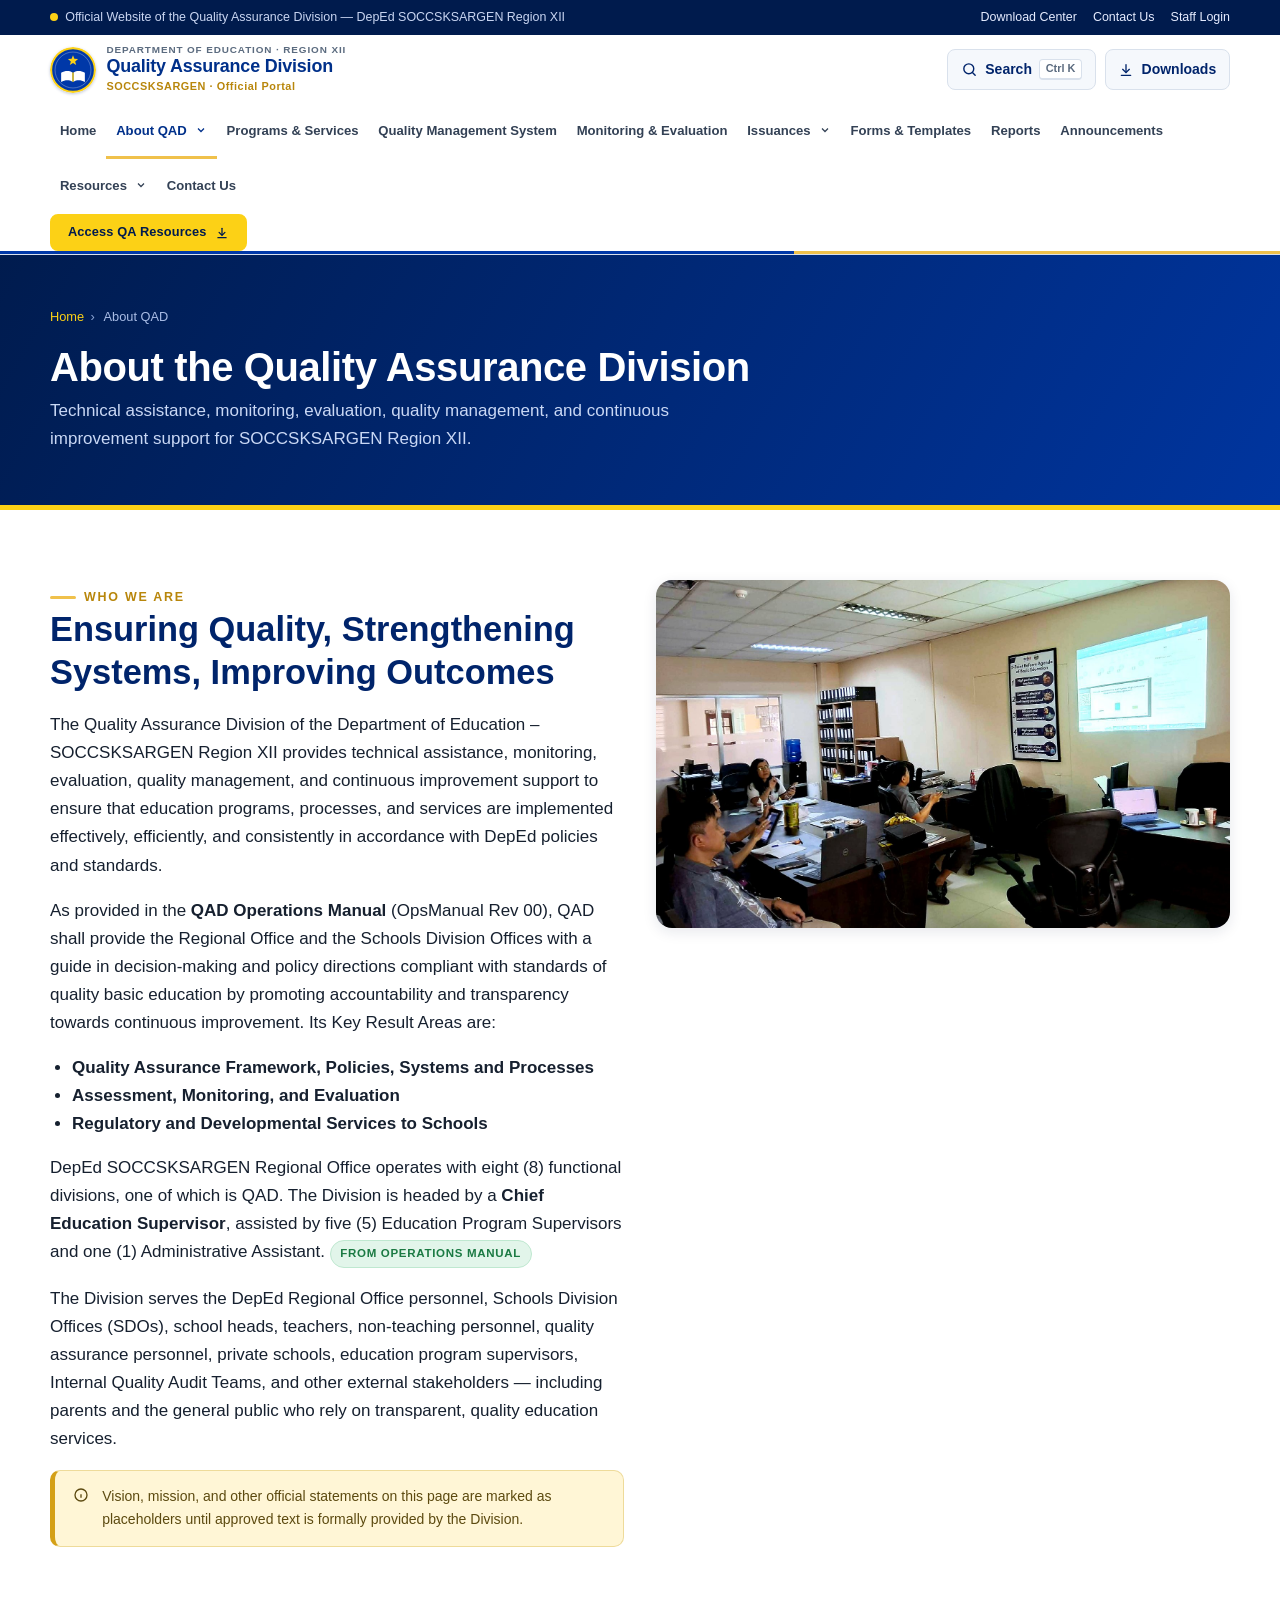
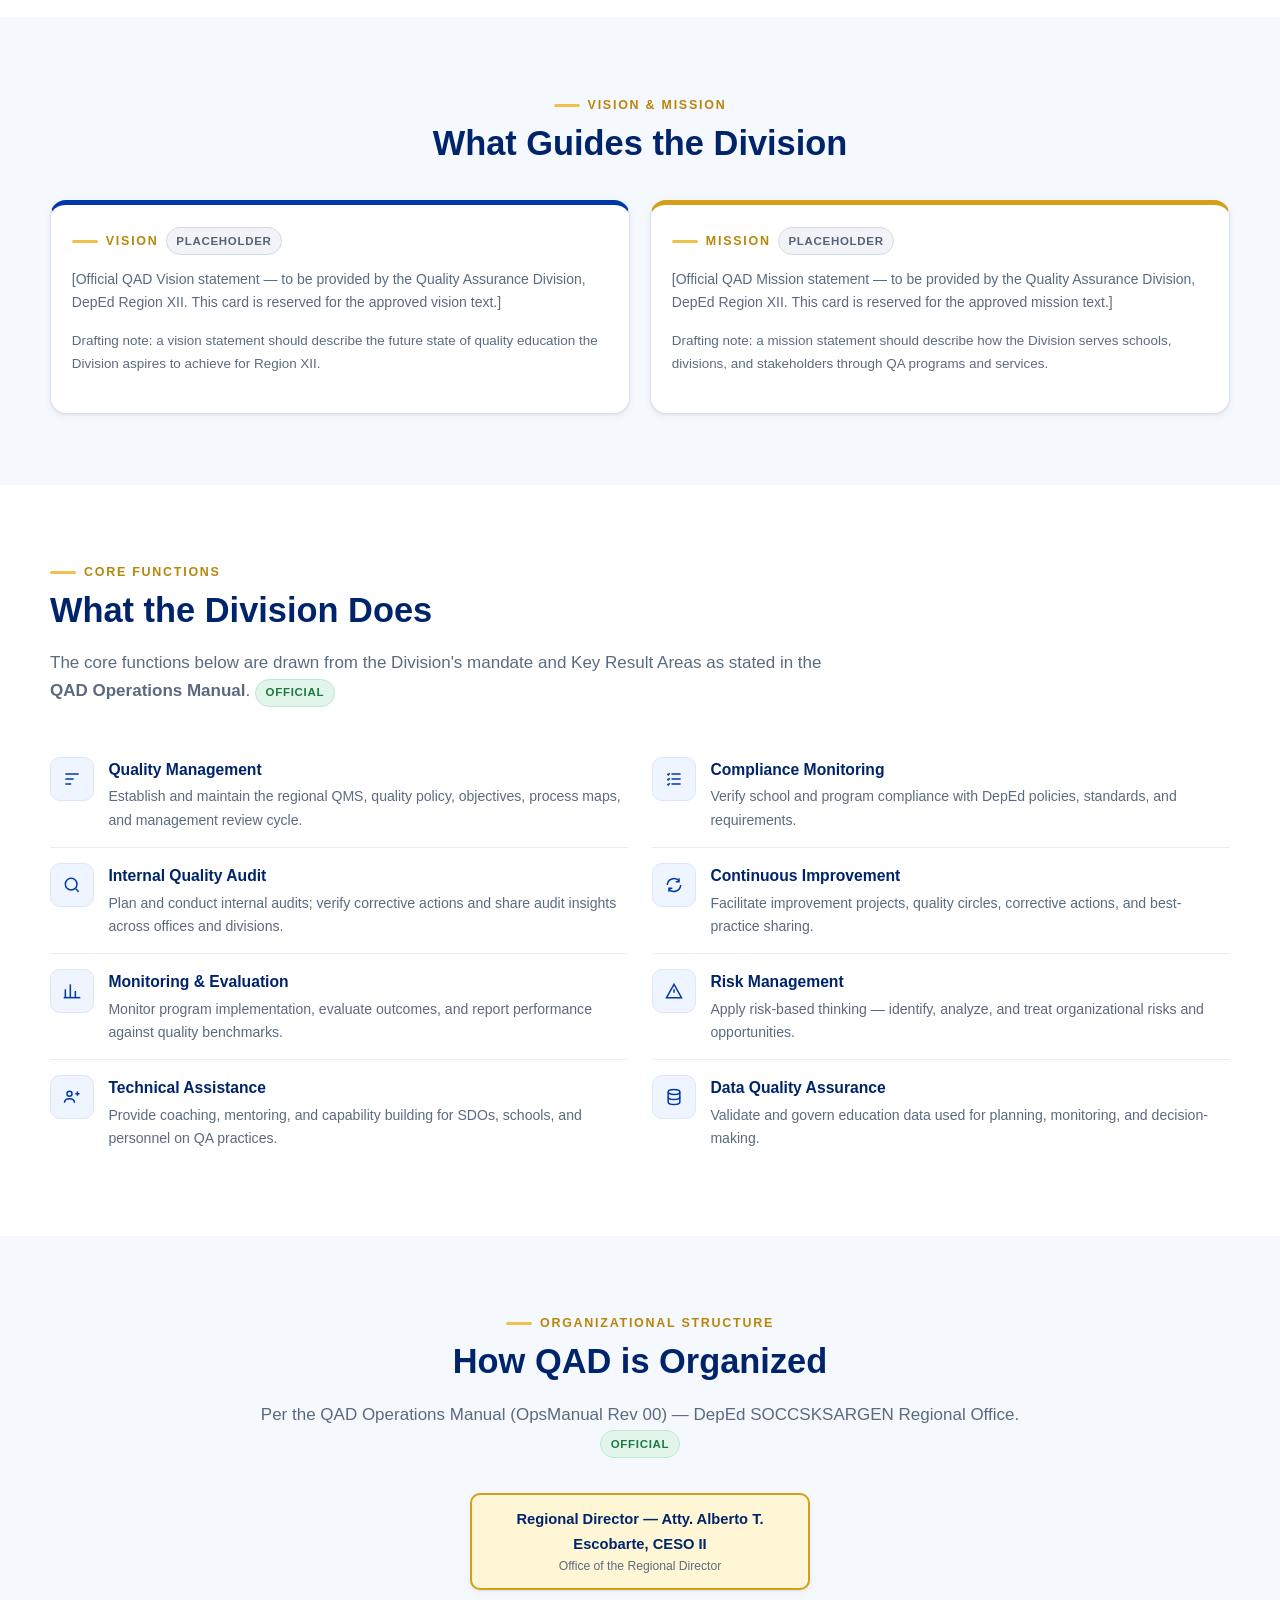
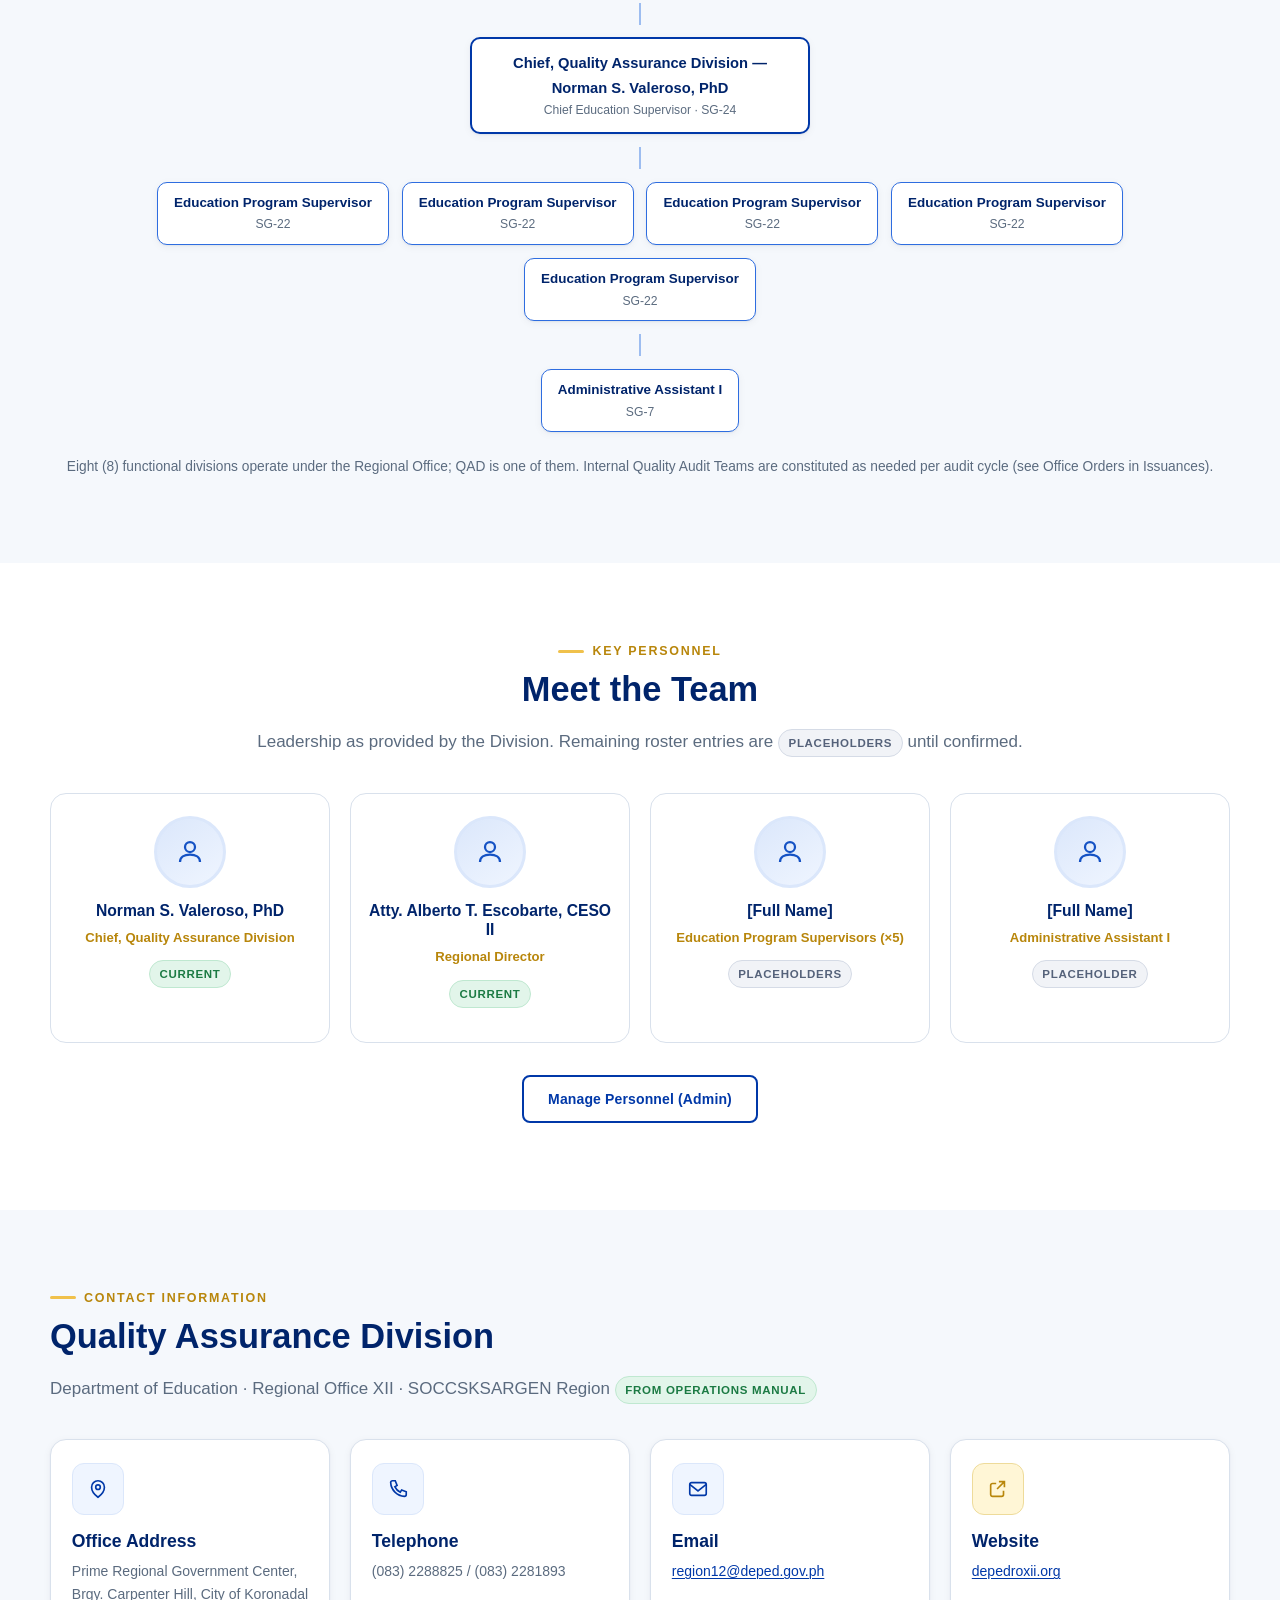
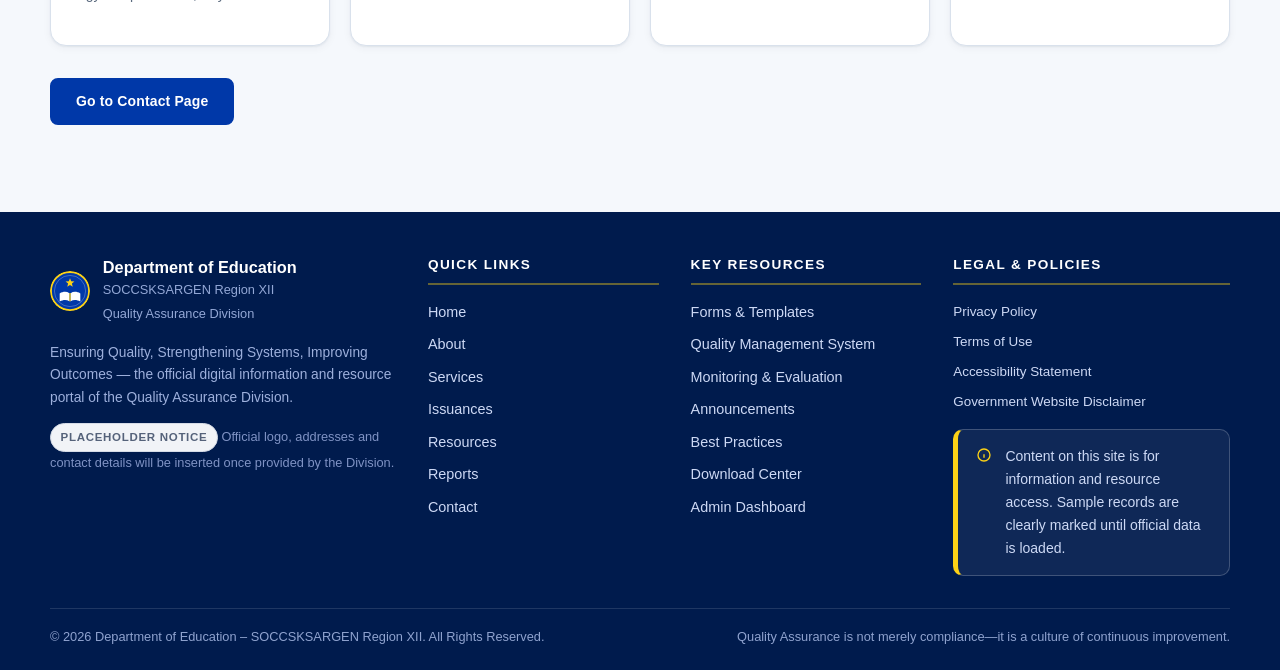
==== commit 48028b38: "Add files via upload" ====
--- a/about.html
+++ b/about.html
@@ -181,7 +181,6 @@
         </ul>
         <p>DepEd SOCCSKSARGEN Regional Office operates with eight (8) functional divisions, one of which is QAD. The Division is headed by a <strong>Chief Education Supervisor</strong>, assisted by five (5) Education Program Supervisors and one (1) Administrative Assistant. <span class="chip chip--green">From Operations Manual</span></p>
         <p>The Division serves the DepEd Regional Office personnel, Schools Division Offices (SDOs), school heads, teachers, non-teaching personnel, quality assurance personnel, private schools, education program supervisors, Internal Quality Audit Teams, and other external stakeholders — including parents and the general public who rely on transparent, quality education services.</p>
-        <p><a class="btn btn--sm btn--outline" href="qad-operations-manual.pdf" target="_blank" rel="noopener">Read the QAD Operations Manual (PDF)</a></p>
           <div class="callout">
             <svg width="16" height="16" viewBox="0 0 24 24" fill="none" stroke="currentColor" stroke-width="2" aria-hidden="true"><circle cx="12" cy="12" r="9"/><path d="M12 11v5M12 8h.01"/></svg>
             <span>Vision, mission, and other official statements on this page are marked as placeholders until approved text is formally provided by the Division.</span>
@@ -292,7 +291,6 @@
         </div>
       </div>
       <p class="text-center text-muted" style="font-size:.86rem;">Eight (8) functional divisions operate under the Regional Office; QAD is one of them. Internal Quality Audit Teams are constituted as needed per audit cycle (see Office Orders in Issuances).</p>
-      <p class="text-center" style="font-size:.86rem;"><a class="btn btn--sm btn--primary" href="qad-operations-manual.pdf" target="_blank" rel="noopener">View Operations Manual (PDF)</a></p>
     </div>
   </section>
 
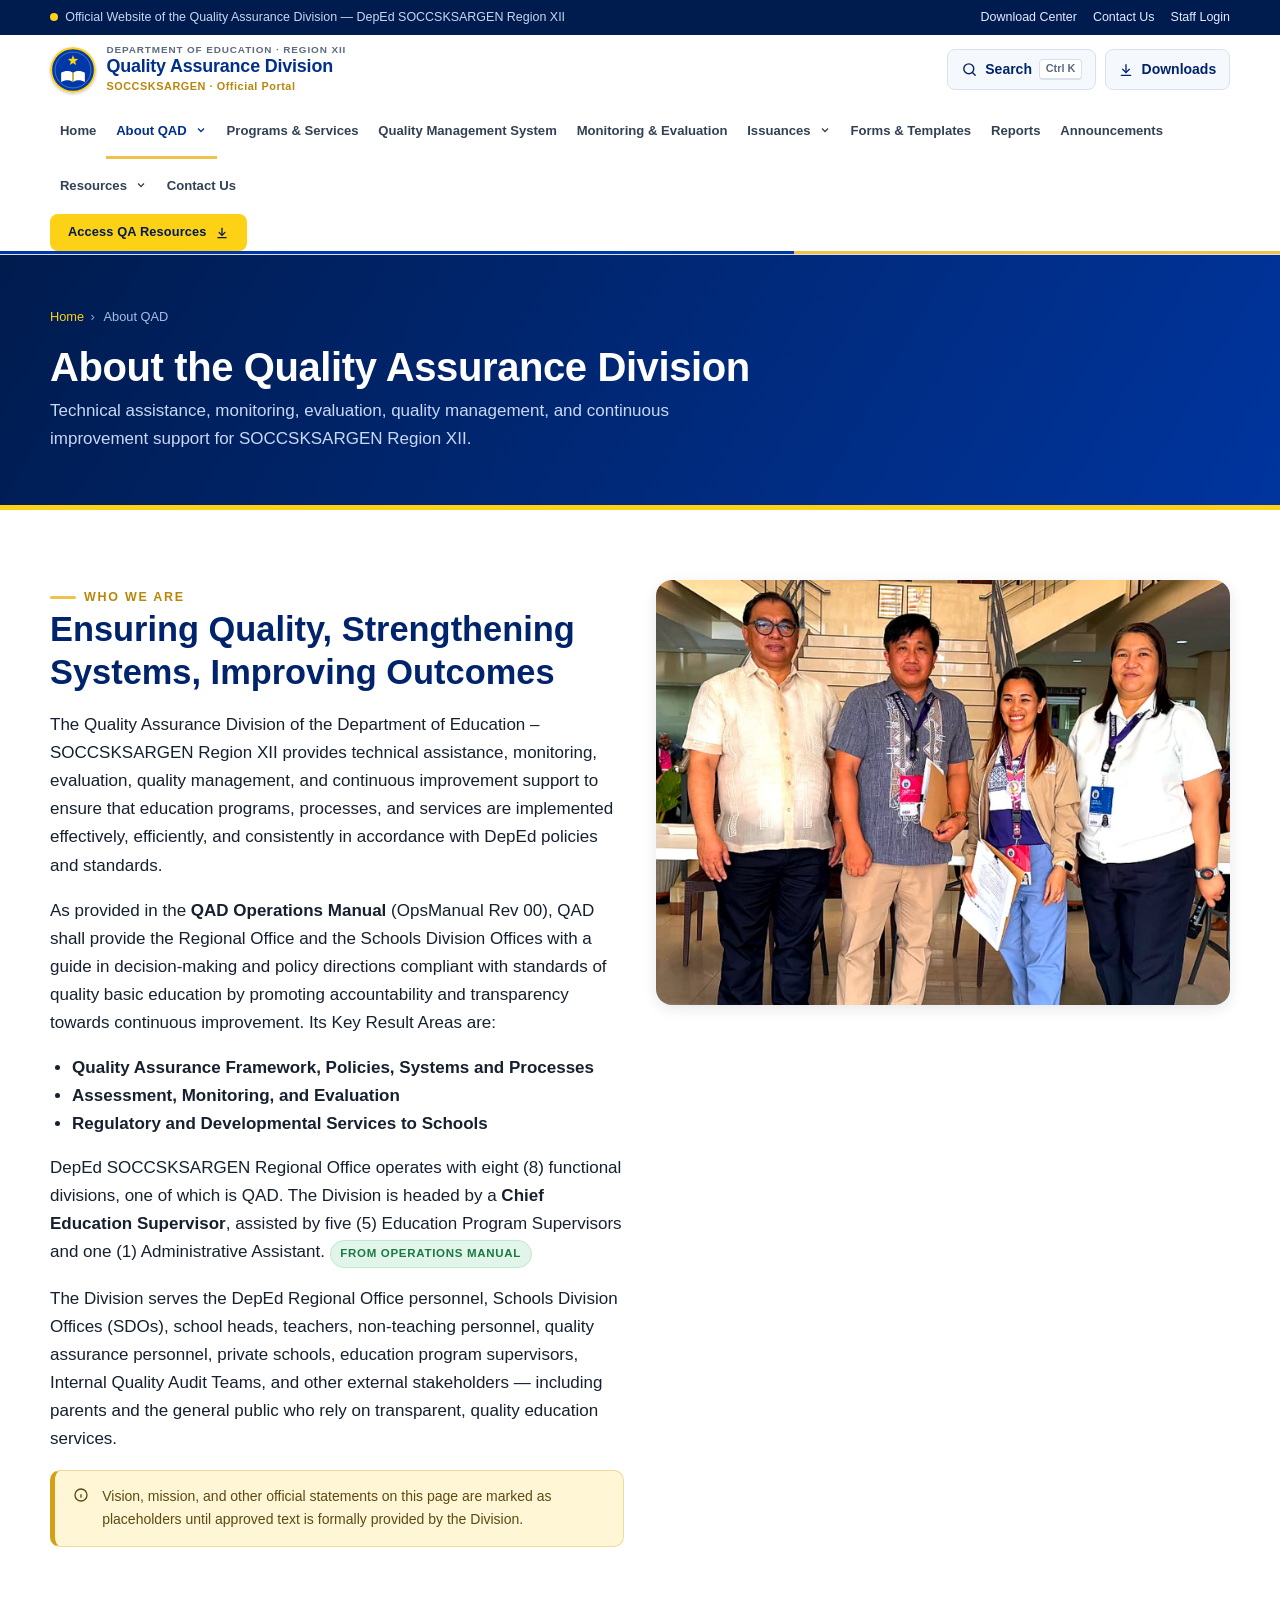
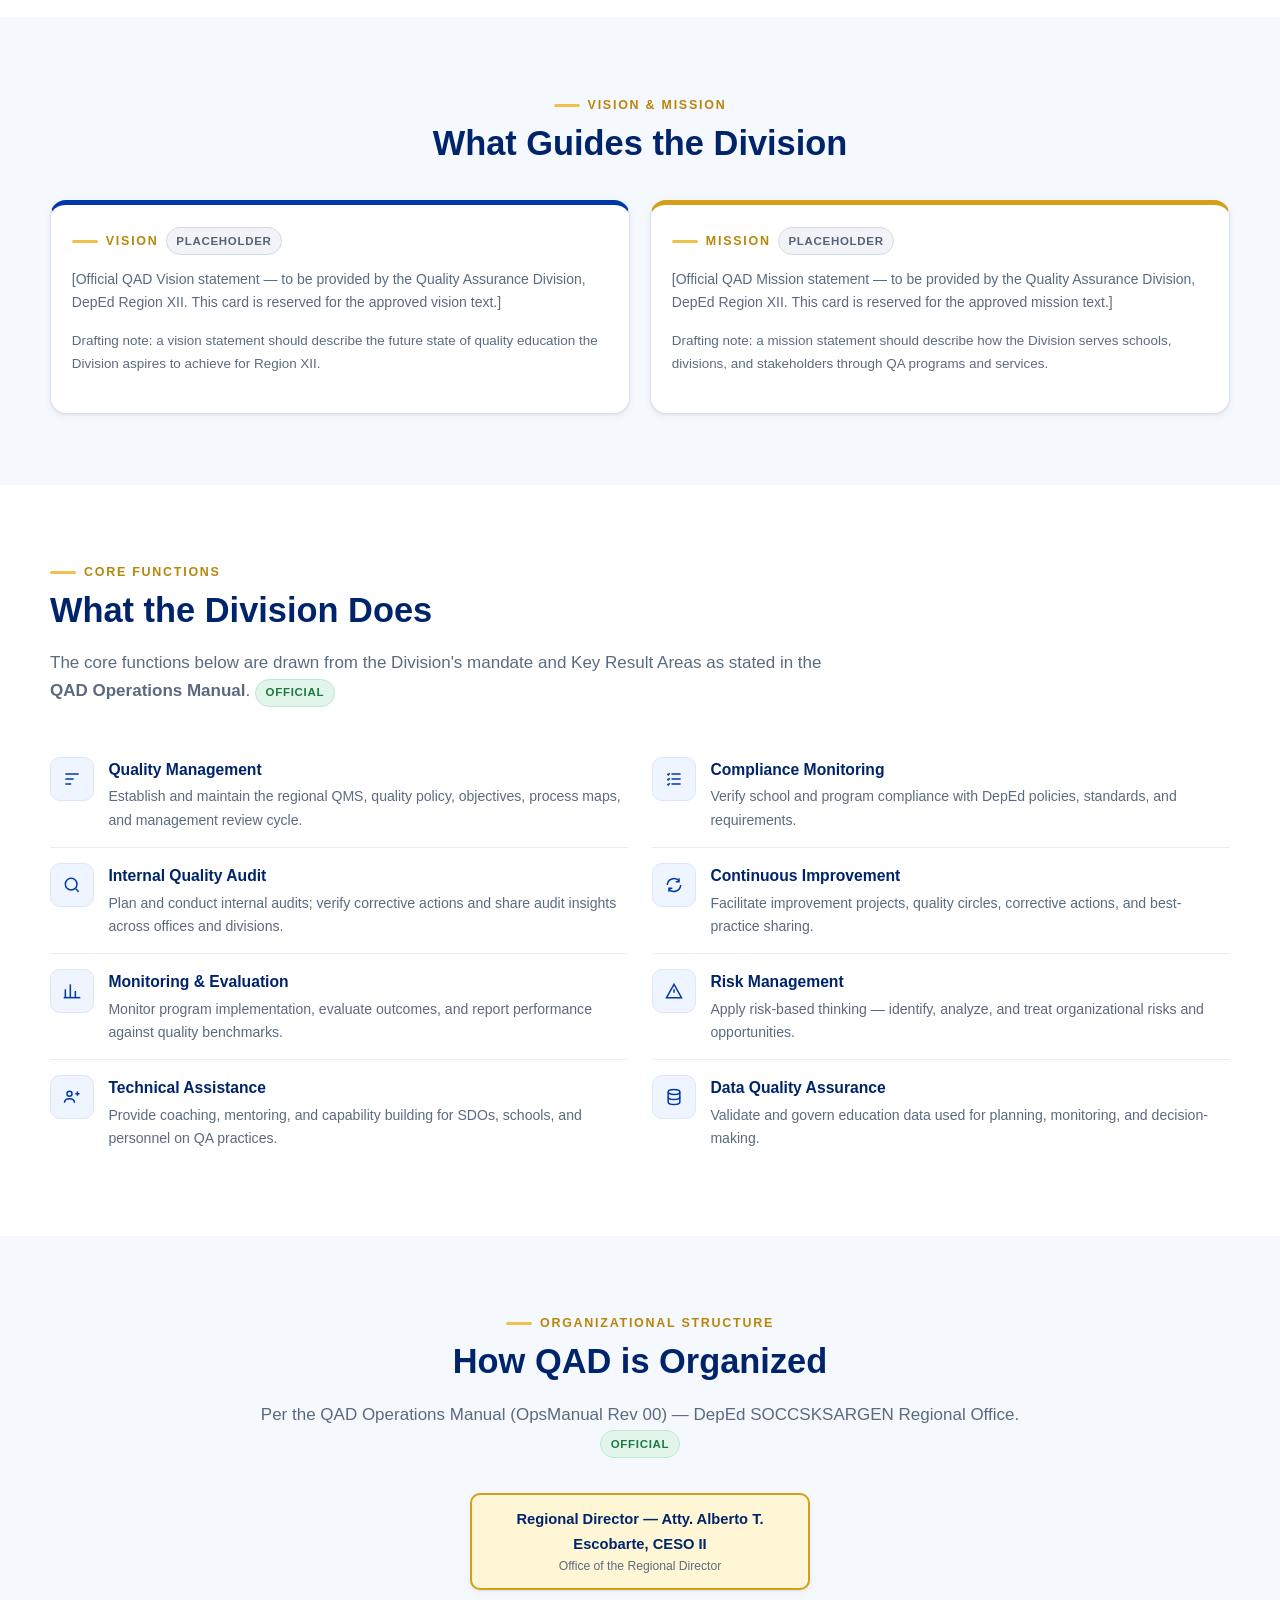
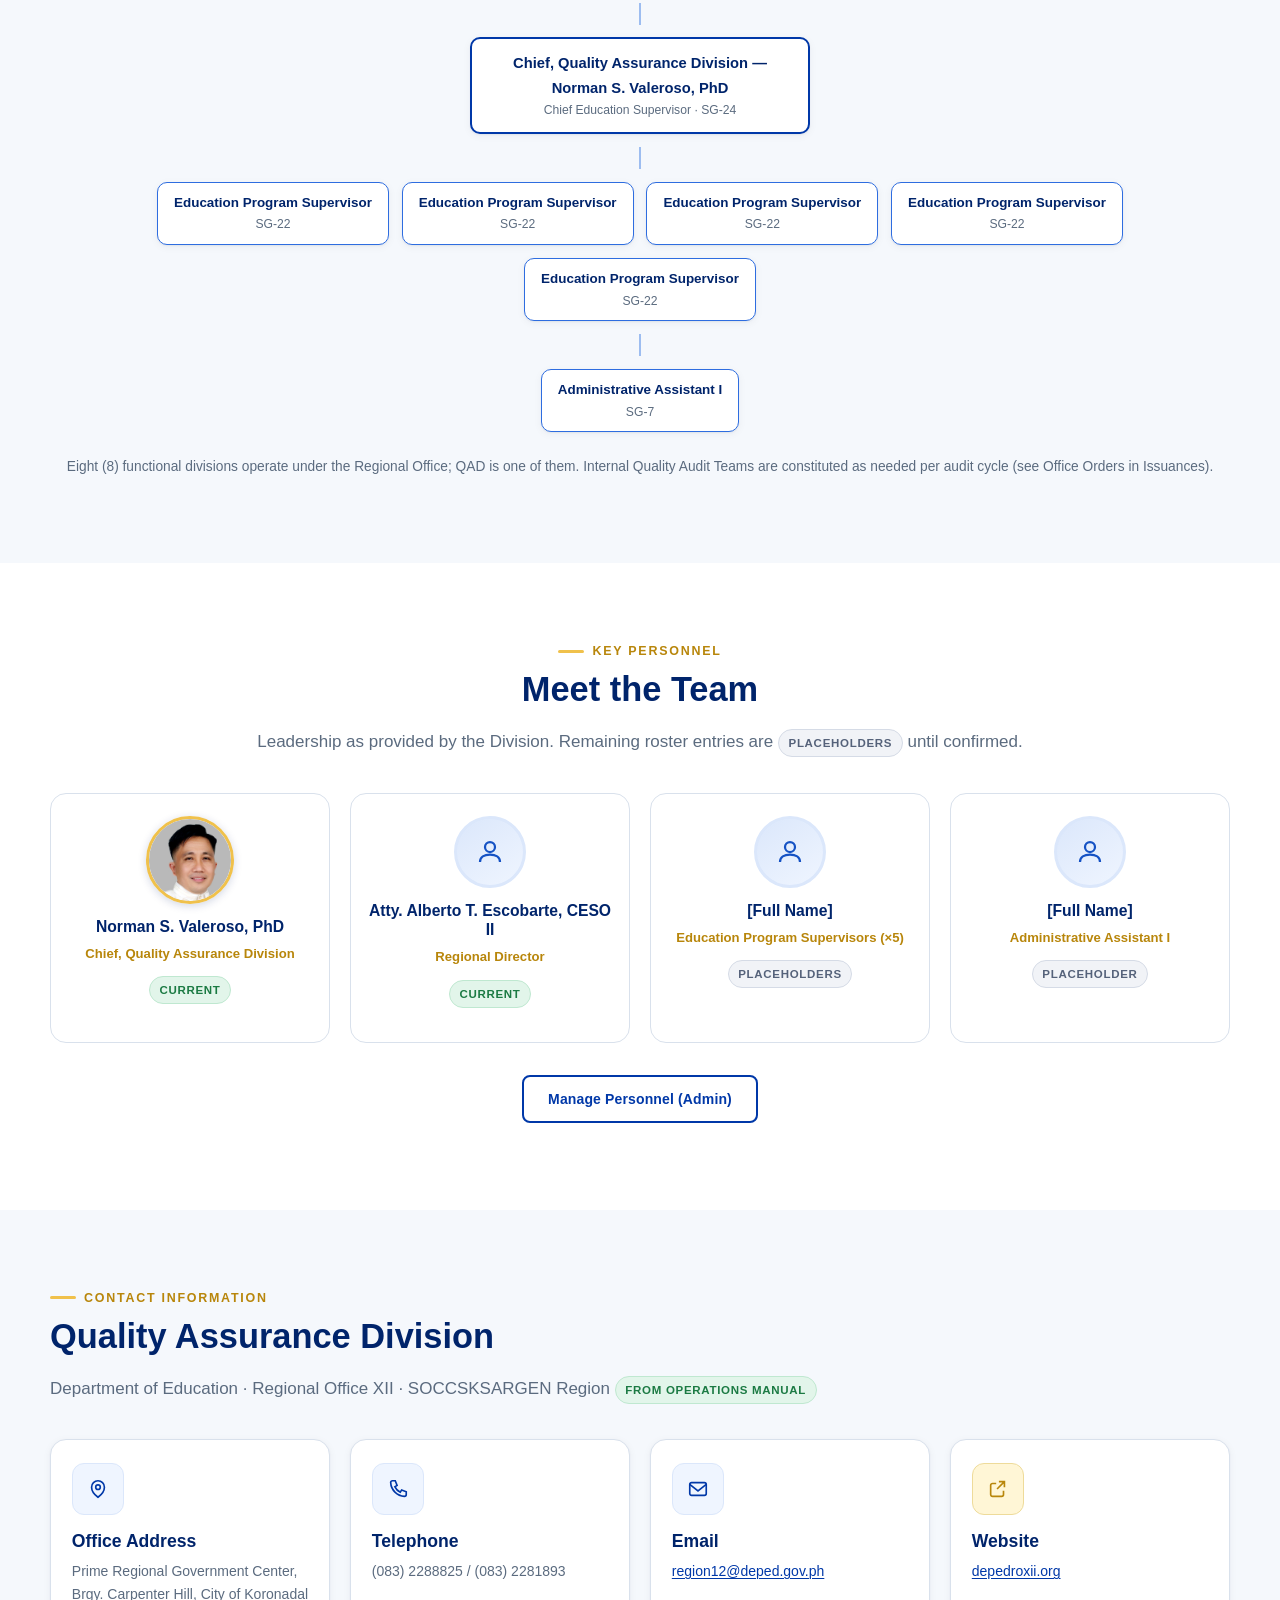
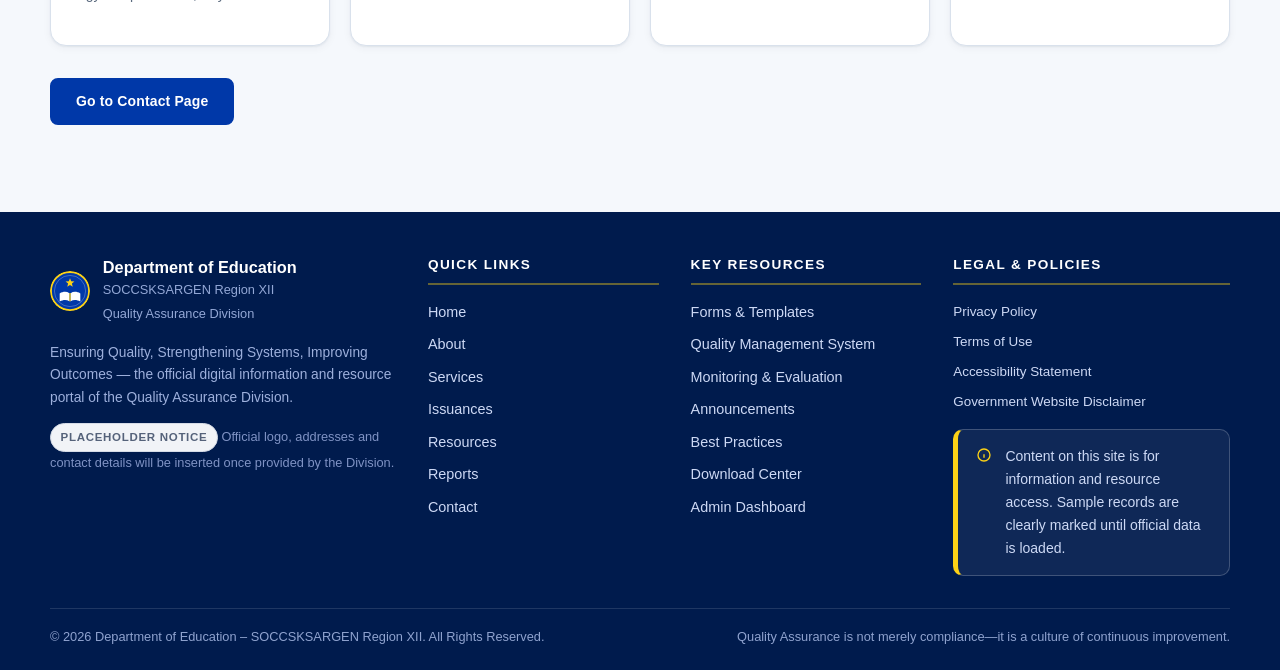
==== commit 029d4ed5: "Add files via upload" ====
--- a/about.html
+++ b/about.html
@@ -187,7 +187,7 @@
           </div>
         </div>
         <div>
-          <img src="about-team.jpg" alt="QAD office team during a technical working session at the Regional Office XII" width="900" height="600" style="border-radius:16px;box-shadow:var(--shadow-md);" loading="lazy">
+          <img src="about-team.jpg" alt="DepEd Region XII personnel at a regional engagement, posing together at the venue" width="1400" height="1036" style="border-radius:16px;box-shadow:var(--shadow-md);" loading="lazy">
         </div>
       </div>
     </div>
@@ -304,7 +304,9 @@
       </div>
       <div class="grid grid-4">
         <div class="person-card">
-          <div class="person-card__avatar" aria-hidden="true"><svg width="30" height="30" viewBox="0 0 24 24" fill="none" stroke="currentColor" stroke-width="1.8"><circle cx="12" cy="8" r="4"/><path d="M4 20c0-4 3.5-6 8-6s8 2 8 6"/></svg></div>
+          <div class="person-card__avatar person-card__avatar--photo" aria-hidden="false">
+            <img src="chief-valeroso.jpg" alt="Portrait of Norman S. Valeroso, PhD" width="400" height="400" loading="lazy">
+          </div>
           <h3>Norman S. Valeroso, PhD</h3>
           <span class="role">Chief, Quality Assurance Division</span>
           <p class="placeholder-note"><span class="chip chip--green">Current</span></p>
--- a/styles.css
+++ b/styles.css
@@ -1410,6 +1410,21 @@
   display: grid;
   place-items: center;
   color: var(--blue-600);
+  overflow: hidden;
+  padding: 0;
+}
+.person-card__avatar img {
+  width: 100%;
+  height: 100%;
+  object-fit: cover;
+  object-position: center 18%;
+  display: block;
+  border-radius: 50%;
+}
+.person-card__avatar--photo {
+  width: 88px; height: 88px;
+  border-color: var(--gold-400);
+  box-shadow: 0 2px 8px rgba(0, 36, 107, .18);
 }
 .person-card h3 { font-size: .98rem; margin-bottom: .15rem; }
 .person-card .role { font-size: .82rem; color: var(--gold-600); font-weight: 700; }
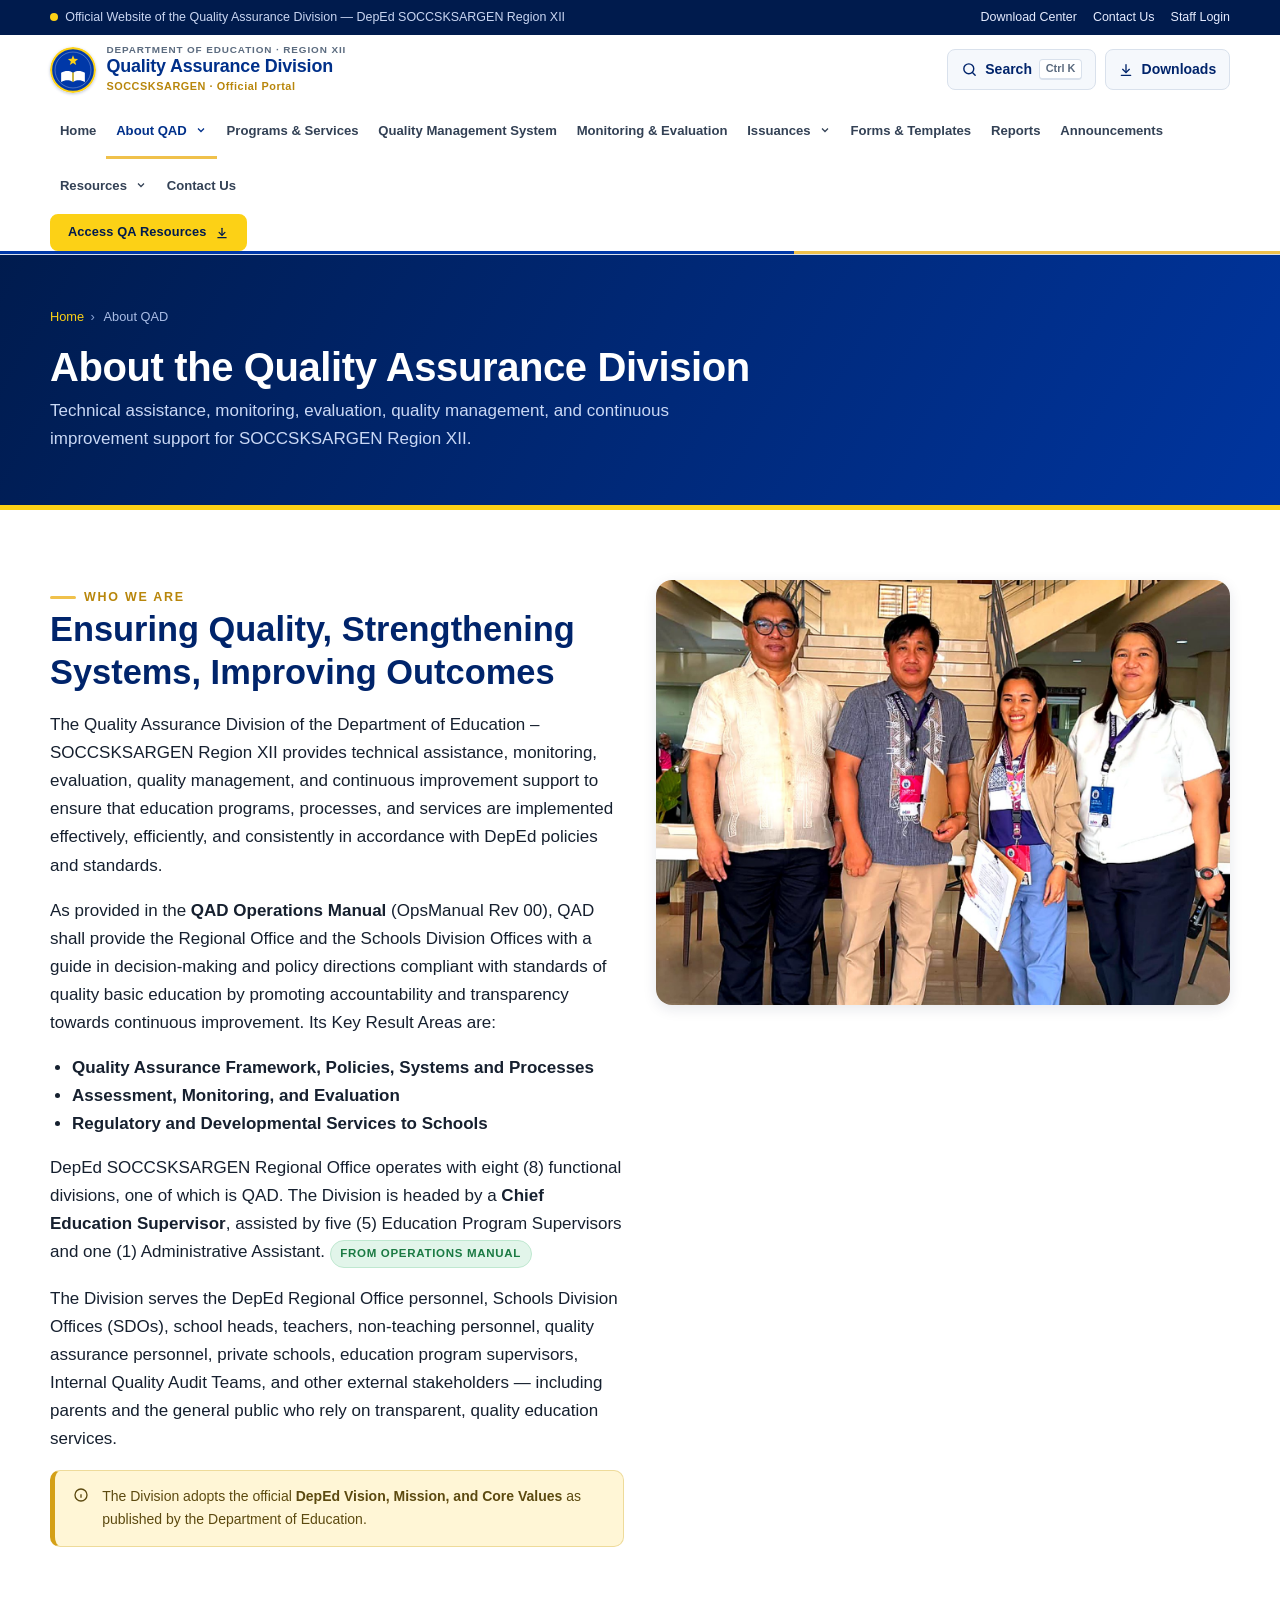
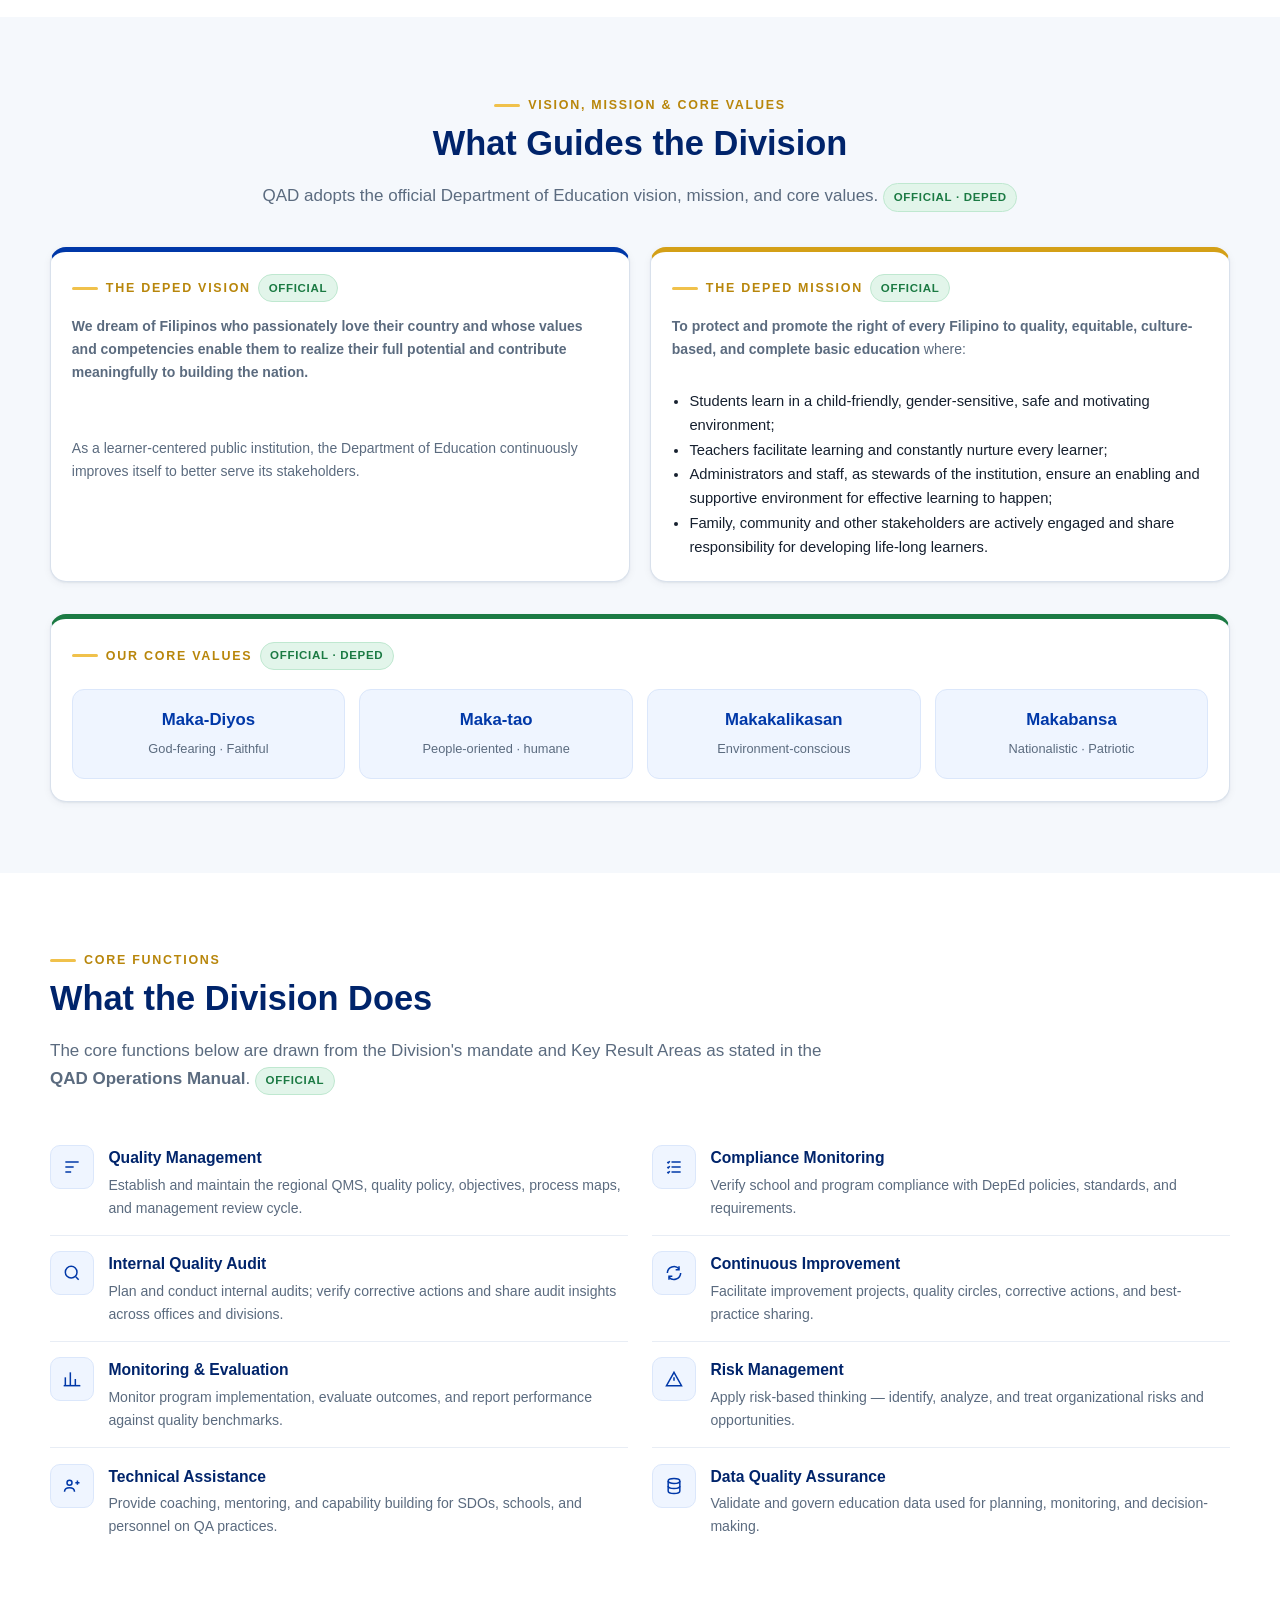
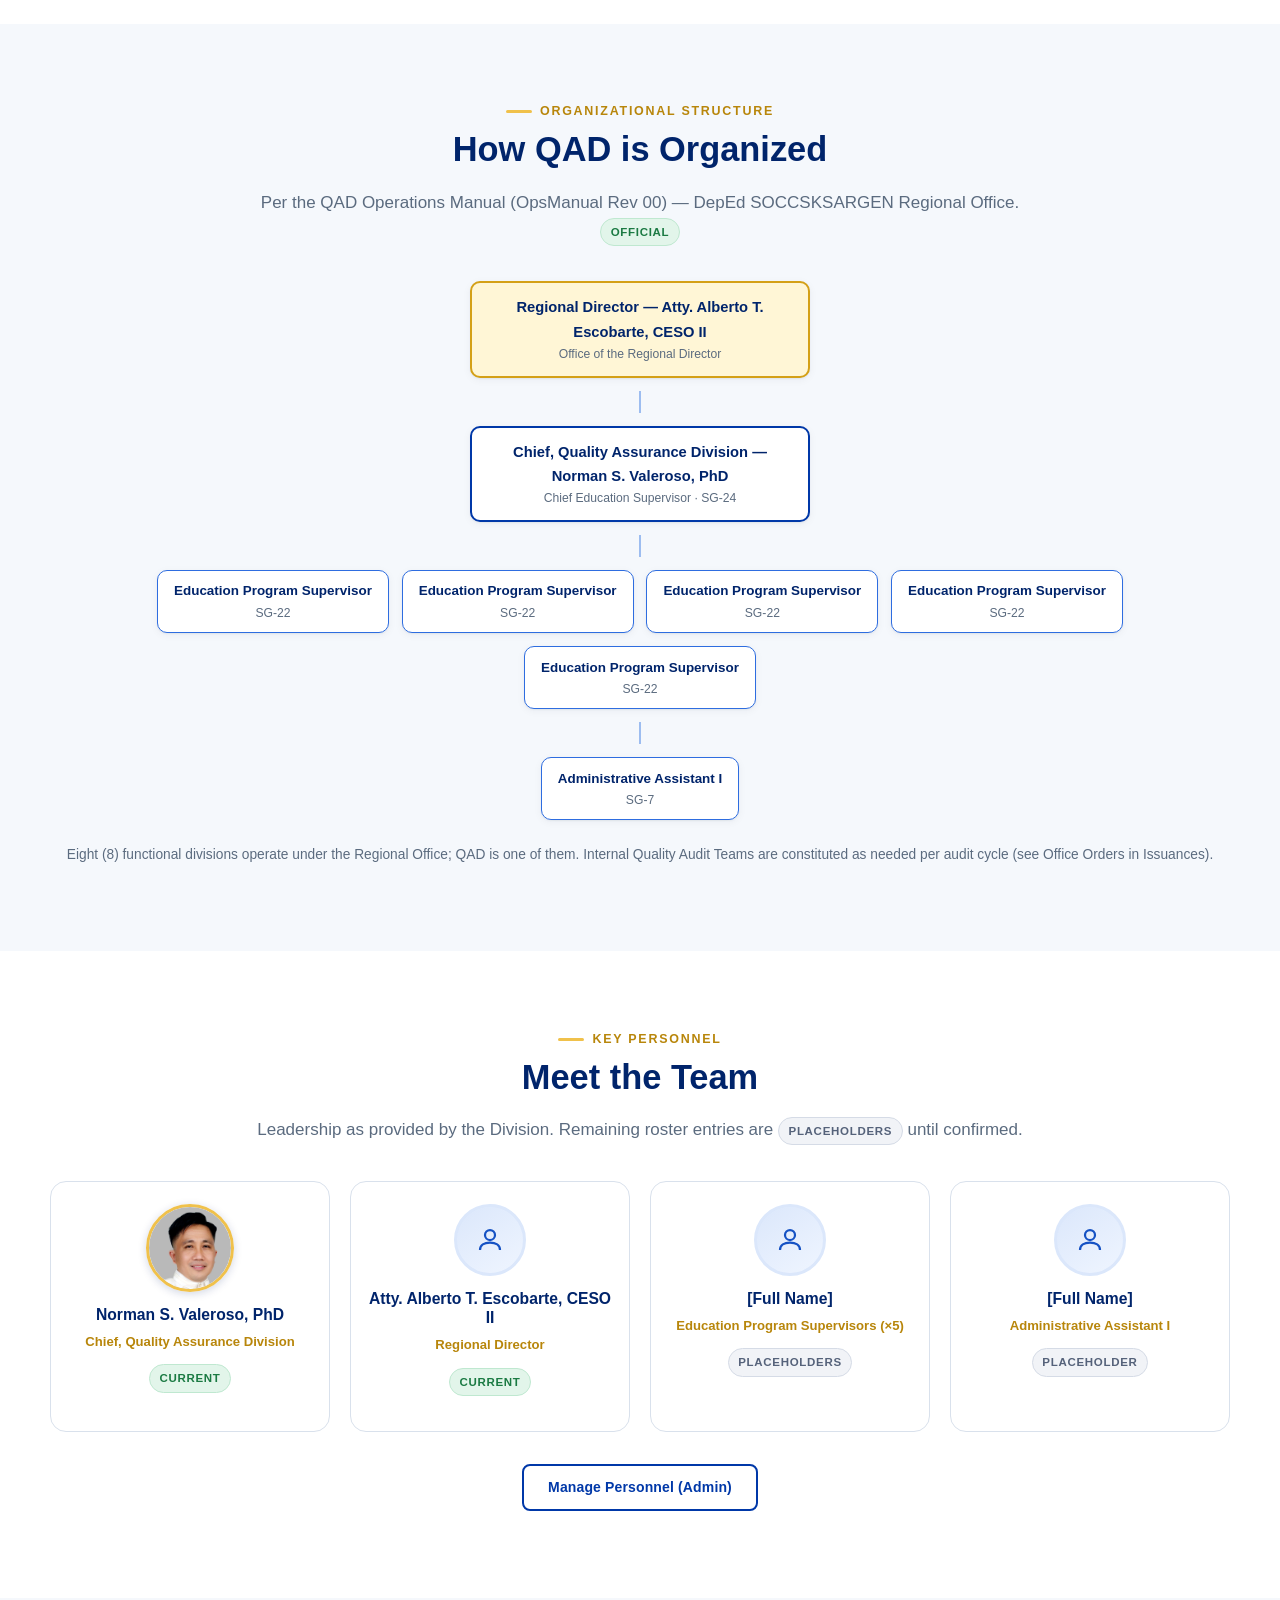
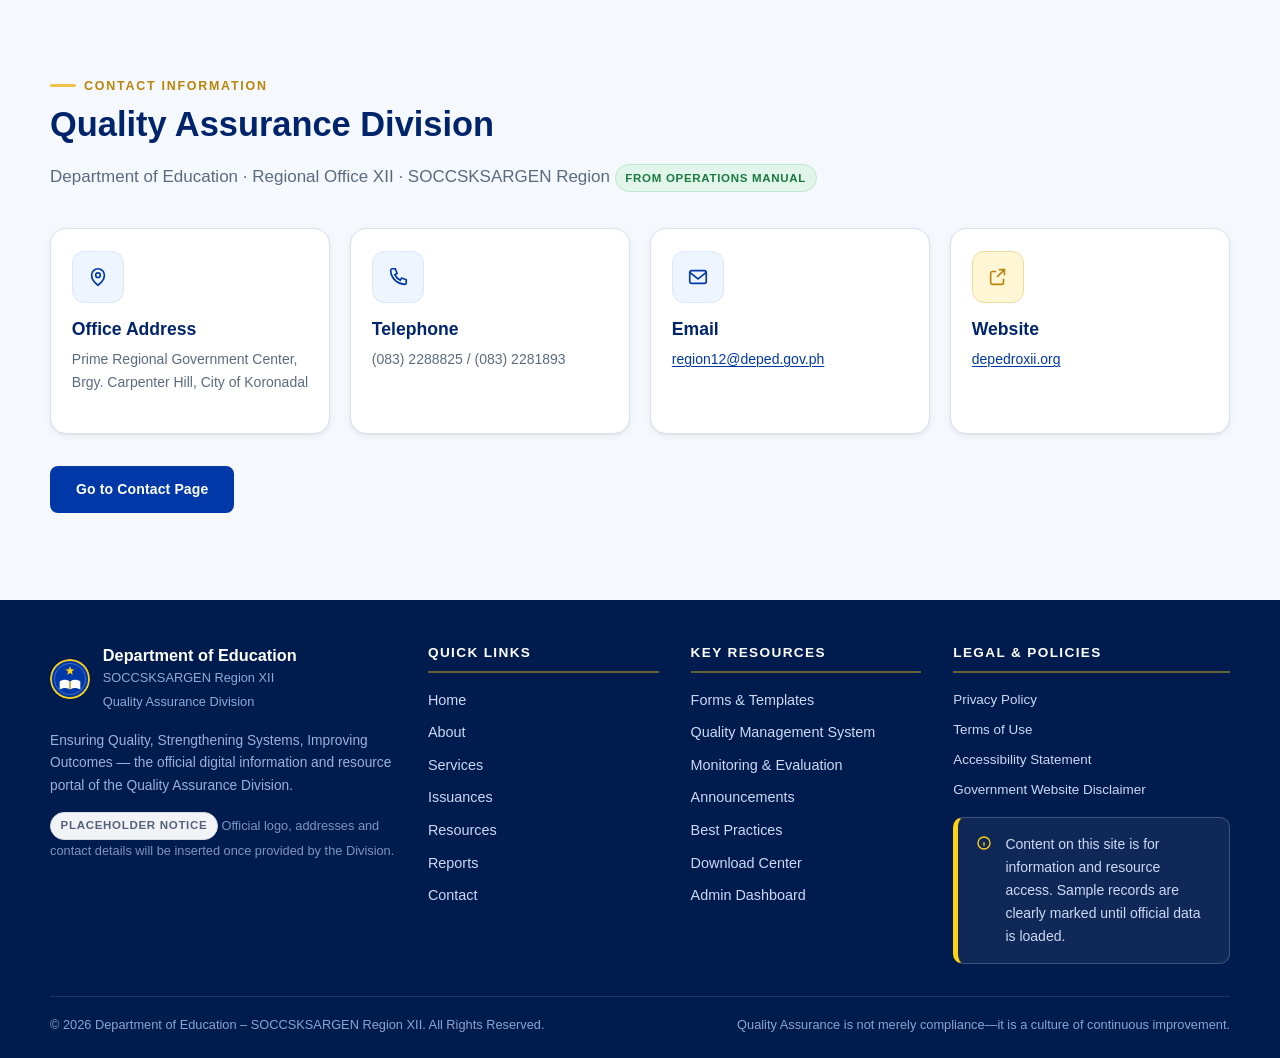
==== commit 12571598: "Add files via upload" ====
--- a/about.html
+++ b/about.html
@@ -85,7 +85,7 @@
             <svg class="caret" width="12" height="12" viewBox="0 0 24 24" fill="none" stroke="currentColor" stroke-width="2.5" aria-hidden="true"><path d="M6 9l6 6 6-6"/></svg>
           </a>
           <ul class="nav-dropdown">
-            <li><a href="about.html#vision-mission">Vision & Mission</a></li>
+            <li><a href="about.html#vision-mission">Vision, Mission &amp; Values</a></li>
             <li><a href="about.html#core-functions">Core Functions</a></li>
             <li><a href="about.html#structure">Organizational Structure</a></li>
             <li><a href="about.html#personnel">Key Personnel</a></li>
@@ -183,7 +183,7 @@
         <p>The Division serves the DepEd Regional Office personnel, Schools Division Offices (SDOs), school heads, teachers, non-teaching personnel, quality assurance personnel, private schools, education program supervisors, Internal Quality Audit Teams, and other external stakeholders — including parents and the general public who rely on transparent, quality education services.</p>
           <div class="callout">
             <svg width="16" height="16" viewBox="0 0 24 24" fill="none" stroke="currentColor" stroke-width="2" aria-hidden="true"><circle cx="12" cy="12" r="9"/><path d="M12 11v5M12 8h.01"/></svg>
-            <span>Vision, mission, and other official statements on this page are marked as placeholders until approved text is formally provided by the Division.</span>
+            <span>The Division adopts the official <strong>DepEd Vision, Mission, and Core Values</strong> as published by the Department of Education.</span>
           </div>
         </div>
         <div>
@@ -193,23 +193,50 @@
     </div>
   </section>
 
-  <!-- Vision & Mission -->
+  <!-- Vision, Mission & Core Values (DepEd official) -->
   <section class="section section--tint" id="vision-mission" aria-labelledby="vm-title">
     <div class="container">
       <div class="section-head section-head--center">
-        <span class="eyebrow">Vision &amp; Mission</span>
+        <span class="eyebrow">Vision, Mission &amp; Core Values</span>
         <h2 id="vm-title">What Guides the Division</h2>
+        <p>QAD adopts the official Department of Education vision, mission, and core values. <span class="chip chip--green">Official · DepEd</span></p>
       </div>
       <div class="grid grid-2">
         <div class="card" style="border-top:5px solid var(--blue-700);">
-          <div class="card__meta"><span class="eyebrow">Vision</span> <span class="chip chip--placeholder">Placeholder</span></div>
-          <p>[Official QAD Vision statement — to be provided by the Quality Assurance Division, DepEd Region XII. This card is reserved for the approved vision text.]</p>
-          <p class="mb-0 text-muted" style="font-size:.84rem;">Drafting note: a vision statement should describe the future state of quality education the Division aspires to achieve for Region XII.</p>
+          <div class="card__meta"><span class="eyebrow">The DepEd Vision</span> <span class="chip chip--green">Official</span></div>
+          <p><strong>We dream of Filipinos who passionately love their country and whose values and competencies enable them to realize their full potential and contribute meaningfully to building the nation.</strong></p>
+          <p class="mb-0">As a learner-centered public institution, the Department of Education continuously improves itself to better serve its stakeholders.</p>
         </div>
         <div class="card" style="border-top:5px solid var(--gold-500);">
-          <div class="card__meta"><span class="eyebrow">Mission</span> <span class="chip chip--placeholder">Placeholder</span></div>
-          <p>[Official QAD Mission statement — to be provided by the Quality Assurance Division, DepEd Region XII. This card is reserved for the approved mission text.]</p>
-          <p class="mb-0 text-muted" style="font-size:.84rem;">Drafting note: a mission statement should describe how the Division serves schools, divisions, and stakeholders through QA programs and services.</p>
+          <div class="card__meta"><span class="eyebrow">The DepEd Mission</span> <span class="chip chip--green">Official</span></div>
+          <p class="mb-0"><strong>To protect and promote the right of every Filipino to quality, equitable, culture-based, and complete basic education</strong> where:</p>
+          <ul style="margin:.75rem 0 0;padding-left:1.1rem;font-size:.92rem;">
+            <li>Students learn in a child-friendly, gender-sensitive, safe and motivating environment;</li>
+            <li>Teachers facilitate learning and constantly nurture every learner;</li>
+            <li>Administrators and staff, as stewards of the institution, ensure an enabling and supportive environment for effective learning to happen;</li>
+            <li>Family, community and other stakeholders are actively engaged and share responsibility for developing life-long learners.</li>
+          </ul>
+        </div>
+      </div>
+      <div class="card mt-2" style="border-top:5px solid var(--green-600, #1b7a43);">
+        <div class="card__meta"><span class="eyebrow">Our Core Values</span> <span class="chip chip--green">Official · DepEd</span></div>
+        <div class="grid grid-4" style="gap:.9rem;margin-top:.4rem;">
+          <div style="text-align:center;background:var(--blue-50,#eef4ff);border:1px solid var(--blue-100,#dbe7fb);border-radius:12px;padding:1rem .6rem;">
+            <strong style="display:block;font-size:1.05rem;color:var(--blue-700);">Maka-Diyos</strong>
+            <span class="text-muted" style="font-size:.8rem;">God-fearing · Faithful</span>
+          </div>
+          <div style="text-align:center;background:var(--blue-50,#eef4ff);border:1px solid var(--blue-100,#dbe7fb);border-radius:12px;padding:1rem .6rem;">
+            <strong style="display:block;font-size:1.05rem;color:var(--blue-700);">Maka-tao</strong>
+            <span class="text-muted" style="font-size:.8rem;">People-oriented · humane</span>
+          </div>
+          <div style="text-align:center;background:var(--blue-50,#eef4ff);border:1px solid var(--blue-100,#dbe7fb);border-radius:12px;padding:1rem .6rem;">
+            <strong style="display:block;font-size:1.05rem;color:var(--blue-700);">Makakalikasan</strong>
+            <span class="text-muted" style="font-size:.8rem;">Environment-conscious</span>
+          </div>
+          <div style="text-align:center;background:var(--blue-50,#eef4ff);border:1px solid var(--blue-100,#dbe7fb);border-radius:12px;padding:1rem .6rem;">
+            <strong style="display:block;font-size:1.05rem;color:var(--blue-700);">Makabansa</strong>
+            <span class="text-muted" style="font-size:.8rem;">Nationalistic · Patriotic</span>
+          </div>
         </div>
       </div>
     </div>
